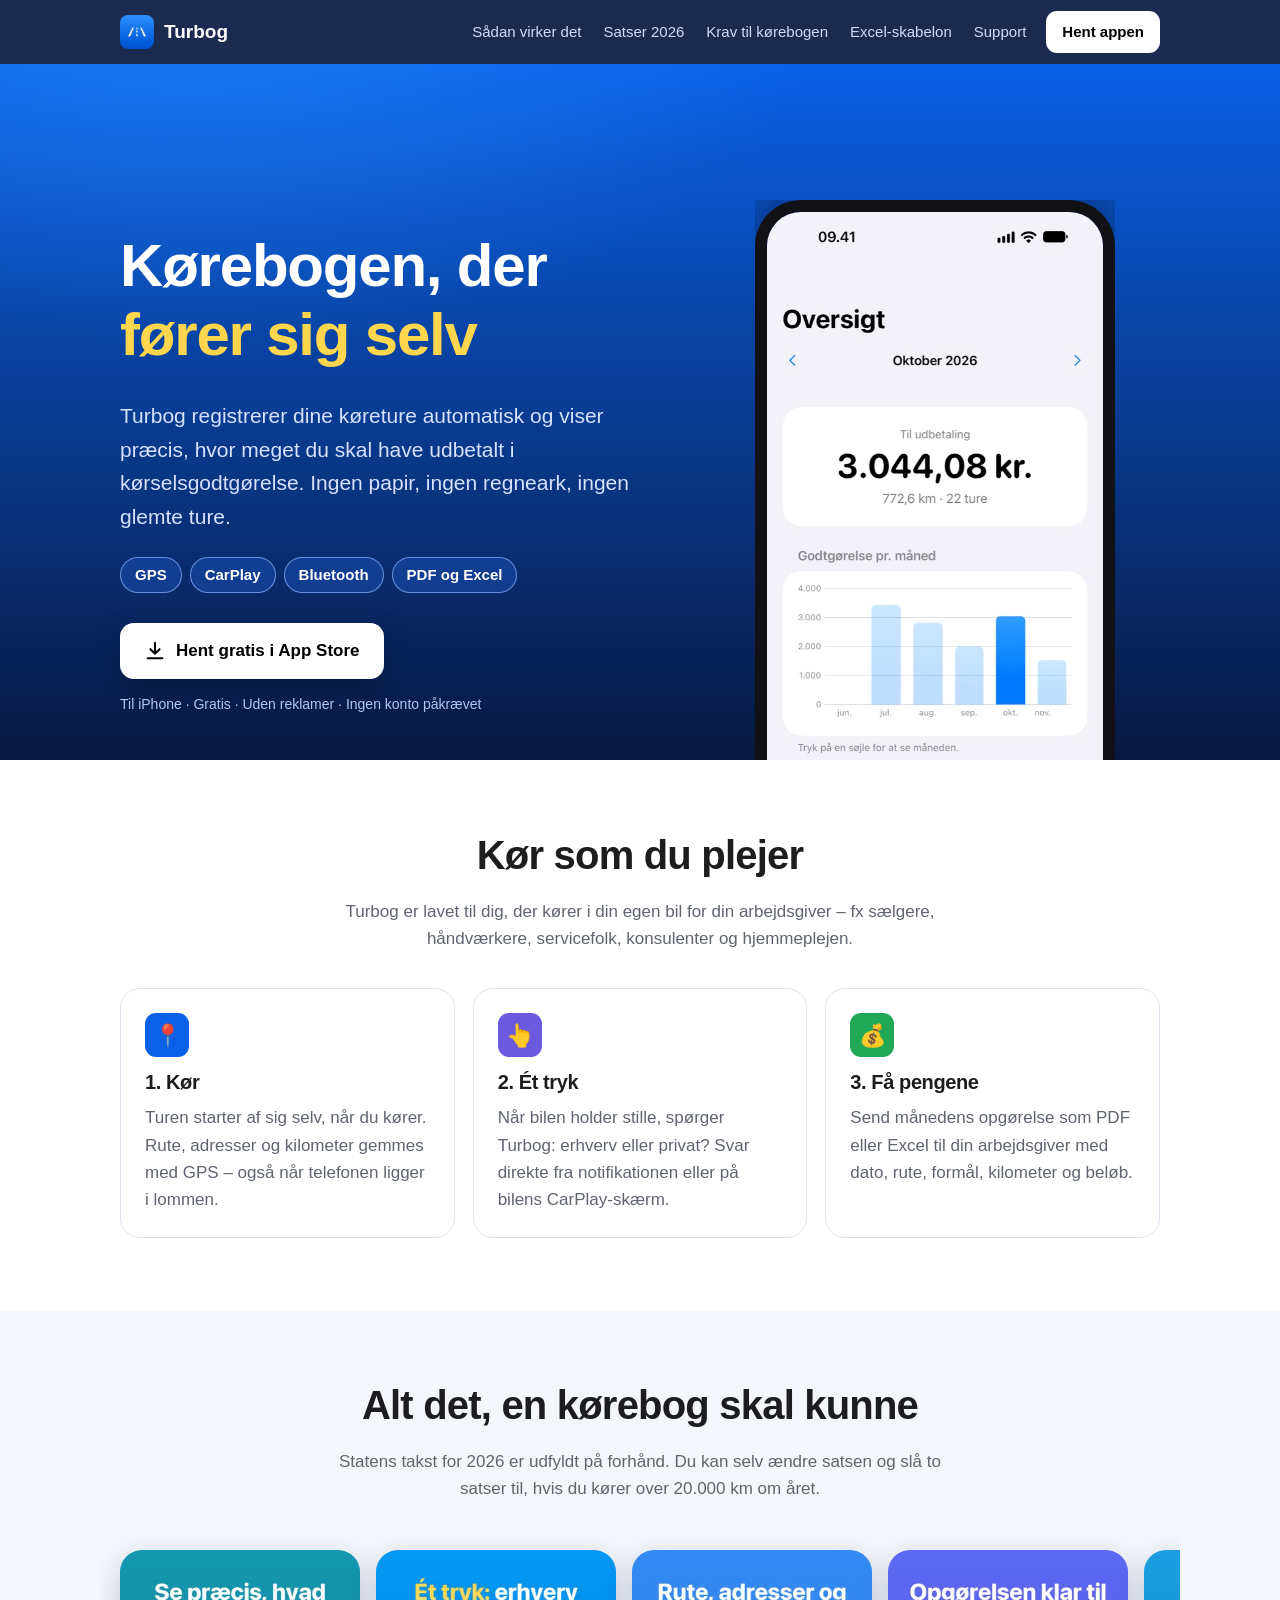
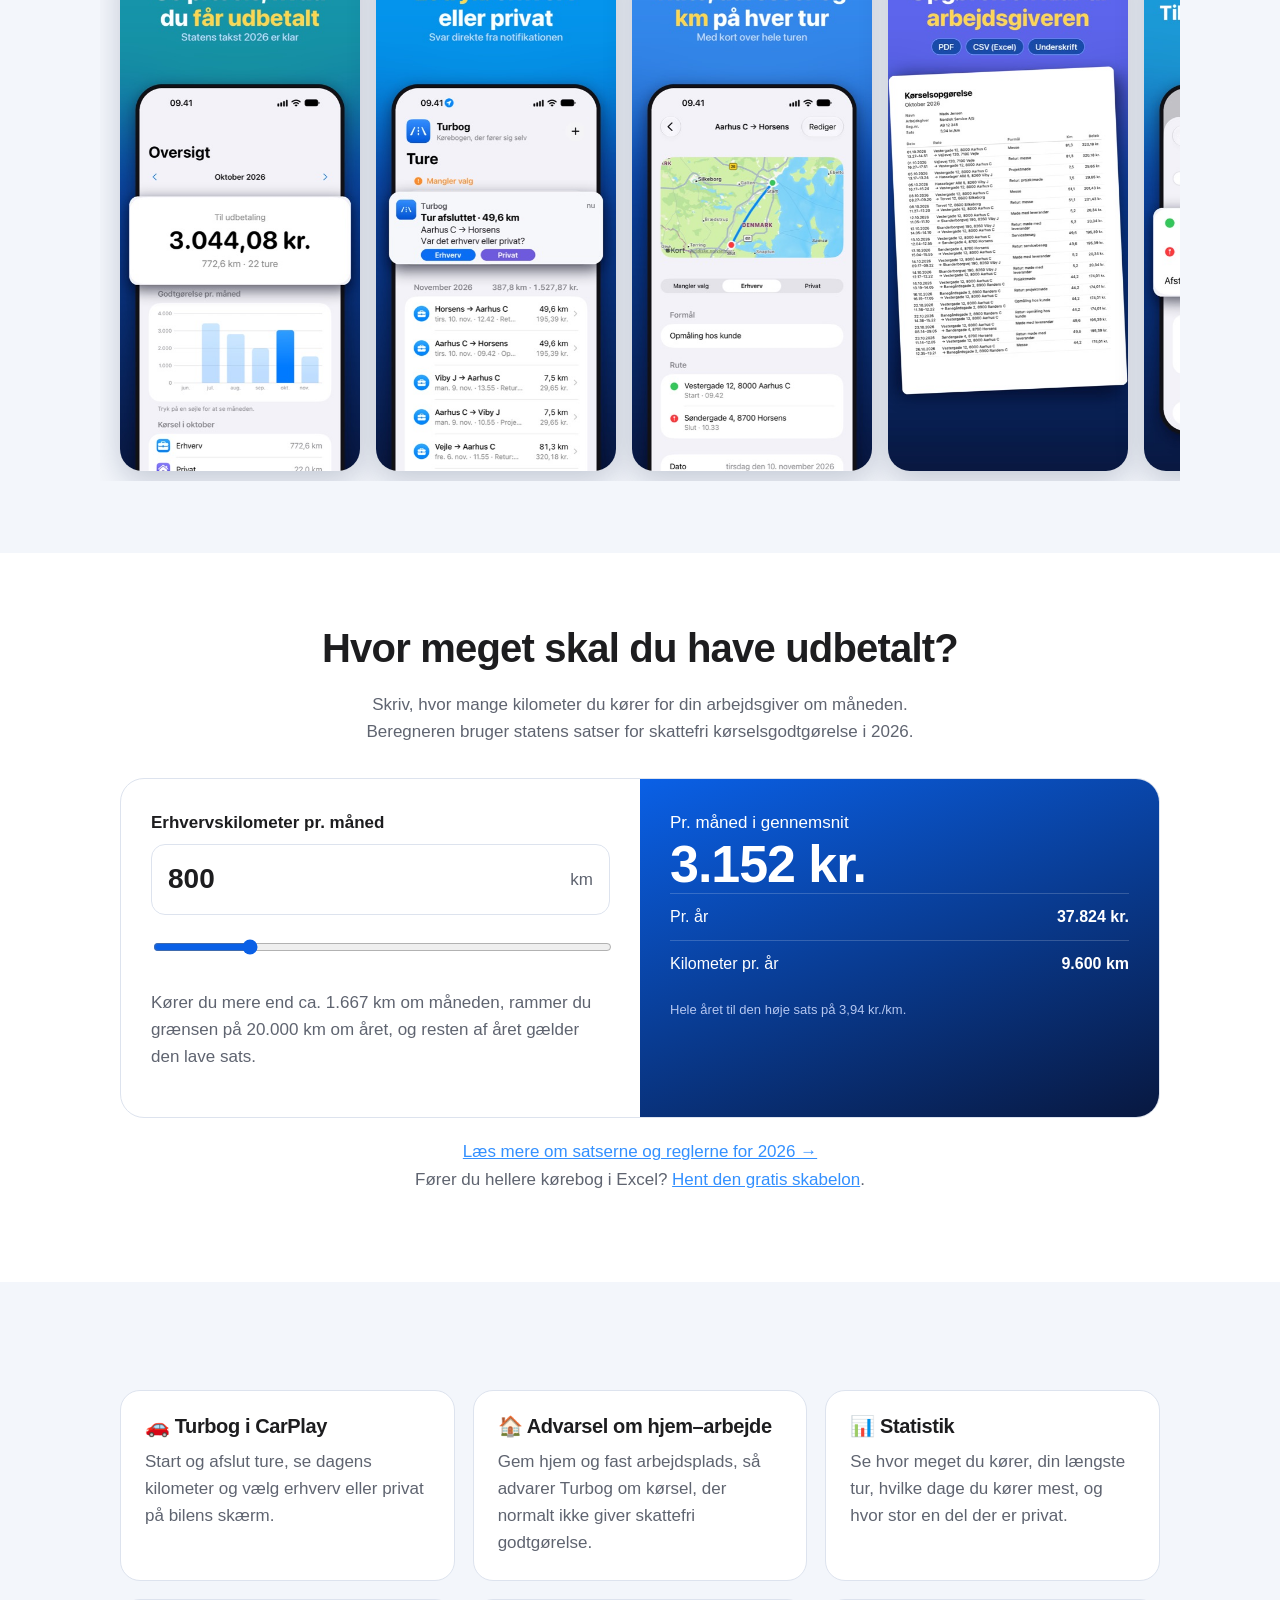
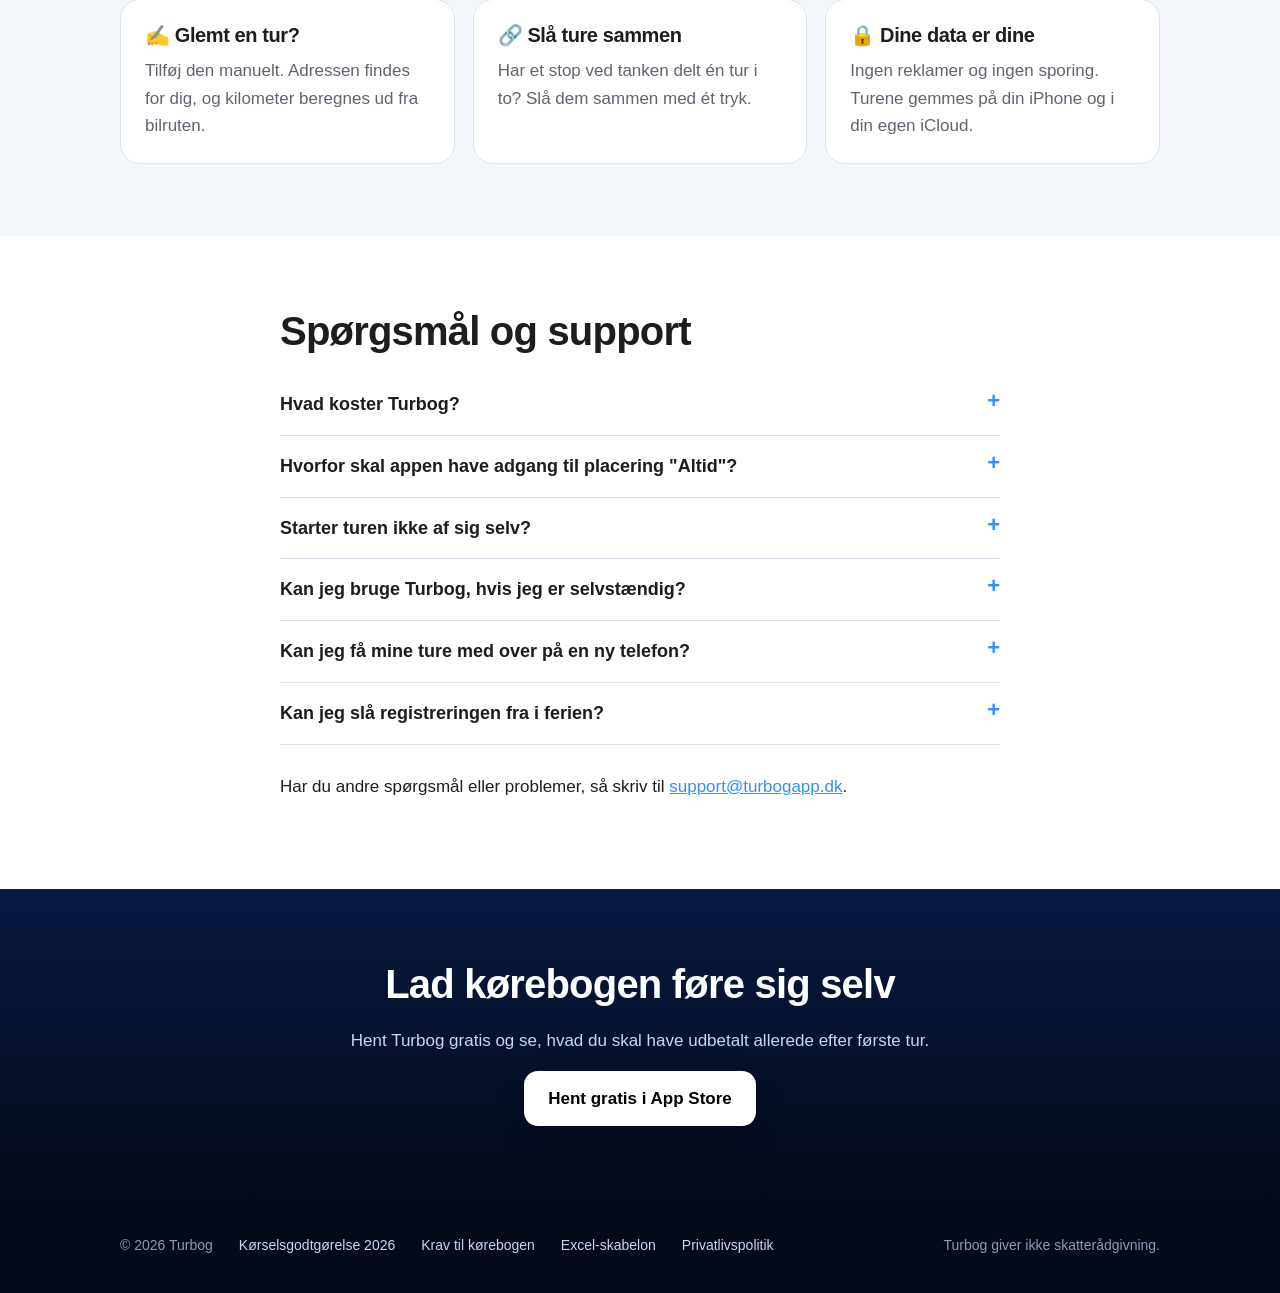
==== index.html @ fff5c1ed "SEO: Excel-skabelon, 404-side, delingsbilleder og brødkrummer" ====
<!doctype html>
<html lang="da">
<head>
<meta charset="utf-8">
<meta name="viewport" content="width=device-width, initial-scale=1">
<title>Turbog – automatisk kørebog til iPhone | Kørselsgodtgørelse uden besvær</title>
<meta name="description" content="Turbog er en gratis, automatisk kørebog til iPhone. Den registrerer dine ture med GPS, viser hvad du skal have i kørselsgodtgørelse og laver opgørelsen til din arbejdsgiver.">
<meta property="og:title" content="Turbog – kørebogen, der fører sig selv">
<meta property="og:description" content="Gratis, automatisk kørebog til iPhone. Se præcis, hvad du får udbetalt i kørselsgodtgørelse.">
<meta property="og:image" content="https://turbogapp.dk/img/da-1-automatisk.jpg">
<meta property="og:type" content="website">
<meta property="og:url" content="https://turbogapp.dk/">
<meta property="og:locale" content="da_DK">
<meta name="apple-itunes-app" content="app-id=6831318578">
<link rel="icon" href="img/icon.png">
<link rel="apple-touch-icon" href="img/icon.png">
<link rel="canonical" href="https://turbogapp.dk/">
<link rel="stylesheet" href="style.css">
<script type="application/ld+json">
{
  "@context": "https://schema.org",
  "@type": "SoftwareApplication",
  "name": "Turbog: Automatisk kørebog",
  "operatingSystem": "iOS",
  "applicationCategory": "BusinessApplication",
  "inLanguage": "da",
  "url": "https://apps.apple.com/dk/app/id6831318578",
  "sameAs": "https://turbogapp.dk/",
  "offers": { "@type": "Offer", "price": "0", "priceCurrency": "DKK" }
}
</script>
</head>
<body>

<header class="top">
  <div class="wrap">
    <a class="brand" href="./"><img src="img/icon.png" alt="">Turbog</a>
    <nav>
      <a href="#saadan">Sådan virker det</a>
      <a href="korselsgodtgorelse-2026.html">Satser 2026</a>
      <a href="korebog-krav.html">Krav til kørebogen</a>
      <a href="korebog-skabelon.html">Excel-skabelon</a>
      <a href="#support">Support</a>
    </nav>
    <a class="btn small" href="https://apps.apple.com/dk/app/id6831318578">Hent appen</a>
  </div>
</header>

<main>
  <section class="hero">
    <div class="wrap">
      <div>
        <h1>Kørebogen, der <span class="hl">fører sig selv</span></h1>
        <p class="lead">Turbog registrerer dine køreture automatisk og viser præcis, hvor meget du skal have udbetalt i kørselsgodtgørelse. Ingen papir, ingen regneark, ingen glemte ture.</p>
        <div class="pills"><span class="pill">GPS</span><span class="pill">CarPlay</span><span class="pill">Bluetooth</span><span class="pill">PDF og Excel</span></div>
        <a class="btn" href="https://apps.apple.com/dk/app/id6831318578">
          <svg viewBox="0 0 24 24" fill="none" stroke="currentColor" stroke-width="2.2" stroke-linecap="round" stroke-linejoin="round" aria-hidden="true"><path d="M12 3v12m0 0-5-5m5 5 5-5M4 20h16"/></svg>
          Hent gratis i App Store
        </a>
        <p class="note">Til iPhone · Gratis · Uden reklamer · Ingen konto påkrævet</p>
      </div>
      <div class="phone"><img src="img/app-oversigt.jpg" alt="Turbog viser beløbet til udbetaling for måneden" width="600" height="1304"></div>
    </div>
  </section>

  <section id="saadan">
    <div class="wrap center">
      <h2>Kør som du plejer</h2>
      <p class="muted">Turbog er lavet til dig, der kører i din egen bil for din arbejdsgiver – fx sælgere, håndværkere, servicefolk, konsulenter og hjemmeplejen.</p>
      <div class="grid3" style="text-align:left">
        <div class="card">
          <div class="icon" style="background:#0a60e6">📍</div>
          <h3>1. Kør</h3>
          <p>Turen starter af sig selv, når du kører. Rute, adresser og kilometer gemmes med GPS – også når telefonen ligger i lommen.</p>
        </div>
        <div class="card">
          <div class="icon" style="background:#6b5ae0">👆</div>
          <h3>2. Ét tryk</h3>
          <p>Når bilen holder stille, spørger Turbog: erhverv eller privat? Svar direkte fra notifikationen eller på bilens CarPlay-skærm.</p>
        </div>
        <div class="card">
          <div class="icon" style="background:#1fa855">💰</div>
          <h3>3. Få pengene</h3>
          <p>Send månedens opgørelse som PDF eller Excel til din arbejdsgiver med dato, rute, formål, kilometer og beløb.</p>
        </div>
      </div>
    </div>
  </section>

  <section class="soft">
    <div class="wrap center">
      <h2>Alt det, en kørebog skal kunne</h2>
      <p class="muted">Statens takst for 2026 er udfyldt på forhånd. Du kan selv ændre satsen og slå to satser til, hvis du kører over 20.000 km om året.</p>
      <div class="shots" tabindex="0" aria-label="Billeder fra appen">
        <img src="img/da-2-udbetalt.jpg" alt="Se præcis, hvad du får udbetalt" loading="lazy" width="900" height="1955">
        <img src="img/da-3-erhverv-privat.jpg" alt="Ét tryk: erhverv eller privat" loading="lazy" width="900" height="1955">
        <img src="img/da-4-rute.jpg" alt="Rute, adresser og km på hver tur" loading="lazy" width="900" height="1955">
        <img src="img/da-5-opgoerelse.jpg" alt="Opgørelsen klar til arbejdsgiveren" loading="lazy" width="900" height="1955">
        <img src="img/da-6-glemt-tur.jpg" alt="Glemt en tur? Tilføj den på sekunder" loading="lazy" width="900" height="1955">
        <img src="img/da-7-gratis.jpg" alt="Gratis, uden reklamer, uden konto" loading="lazy" width="900" height="1955">
      </div>
    </div>
  </section>

  <section id="beregner">
    <div class="wrap">
      <div class="center">
        <h2>Hvor meget skal du have udbetalt?</h2>
        <p class="muted">Skriv, hvor mange kilometer du kører for din arbejdsgiver om måneden. Beregneren bruger statens satser for skattefri kørselsgodtgørelse i 2026.</p>
      </div>
      <div class="calc" data-calc>
        <div class="in">
          <label for="km">Erhvervskilometer pr. måned</label>
          <div class="field"><input id="km" type="number" inputmode="numeric" min="0" step="50" value="800"><span>km</span></div>
          <input type="range" min="0" max="4000" step="50" value="800" aria-label="Kilometer pr. måned">
          <p class="muted" style="margin-top:18px">Kører du mere end ca. 1.667 km om måneden, rammer du grænsen på 20.000 km om året, og resten af året gælder den lave sats.</p>
        </div>
        <div class="out" aria-live="polite">
          <div>Pr. måned i gennemsnit</div>
          <div class="big" data-out="month"></div>
          <div class="row"><span>Pr. år</span><strong data-out="year"></strong></div>
          <div class="row"><span>Kilometer pr. år</span><strong data-out="yearkm"></strong></div>
          <small data-out="note"></small>
        </div>
      </div>
      <p class="center" style="margin-top:20px"><a href="korselsgodtgorelse-2026.html">Læs mere om satserne og reglerne for 2026 →</a><br><span class="muted">Fører du hellere kørebog i Excel? <a href="korebog-skabelon.html">Hent den gratis skabelon</a>.</span></p>
    </div>
  </section>

  <section class="soft">
    <div class="wrap">
      <div class="grid3">
        <div class="card"><h3>🚗 Turbog i CarPlay</h3><p>Start og afslut ture, se dagens kilometer og vælg erhverv eller privat på bilens skærm.</p></div>
        <div class="card"><h3>🏠 Advarsel om hjem–arbejde</h3><p>Gem hjem og fast arbejdsplads, så advarer Turbog om kørsel, der normalt ikke giver skattefri godtgørelse.</p></div>
        <div class="card"><h3>📊 Statistik</h3><p>Se hvor meget du kører, din længste tur, hvilke dage du kører mest, og hvor stor en del der er privat.</p></div>
        <div class="card"><h3>✍️ Glemt en tur?</h3><p>Tilføj den manuelt. Adressen findes for dig, og kilometer beregnes ud fra bilruten.</p></div>
        <div class="card"><h3>🔗 Slå ture sammen</h3><p>Har et stop ved tanken delt én tur i to? Slå dem sammen med ét tryk.</p></div>
        <div class="card"><h3>🔒 Dine data er dine</h3><p>Ingen reklamer og ingen sporing. Turene gemmes på din iPhone og i din egen iCloud.</p></div>
      </div>
    </div>
  </section>

  <section id="support">
    <div class="wrap narrow">
      <h2>Spørgsmål og support</h2>
      <details>
        <summary>Hvad koster Turbog?</summary>
        <p>Turbog er gratis. Der er ingen reklamer, og du behøver ikke oprette en konto.</p>
      </details>
      <details>
        <summary>Hvorfor skal appen have adgang til placering "Altid"?</summary>
        <p>Så ture kan registreres, uden at du åbner appen. Placeringen bliver på din telefon og i din egen iCloud.</p>
      </details>
      <details>
        <summary>Starter turen ikke af sig selv?</summary>
        <p>Tjek under Indstillinger → Turbog på din iPhone, at placering står til "Altid", og at Bevægelse og fitness er slået til. Du kan altid starte en tur med + i appen.</p>
      </details>
      <details>
        <summary>Kan jeg bruge Turbog, hvis jeg er selvstændig?</summary>
        <p>Ja, du kan bruge den som kørebog. Satserne og opgørelsen i appen er dog lavet til lønmodtagere, der får skattefri kørselsgodtgørelse fra deres arbejdsgiver.</p>
      </details>
      <details>
        <summary>Kan jeg få mine ture med over på en ny telefon?</summary>
        <p>Ja. Turene ligger i din iCloud, når du er logget ind med samme Apple-id.</p>
      </details>
      <details>
        <summary>Kan jeg slå registreringen fra i ferien?</summary>
        <p>Ja. Slå "Al kørsel er privat" til under Indstillinger. Så gemmes turene som private, og du bliver ikke spurgt.</p>
      </details>
      <p style="margin-top:28px">Har du andre spørgsmål eller problemer, så skriv til <a href="mailto:support@turbogapp.dk">support@turbogapp.dk</a>.</p>
    </div>
  </section>

  <section class="cta">
    <div class="wrap narrow">
      <h2>Lad kørebogen føre sig selv</h2>
      <p>Hent Turbog gratis og se, hvad du skal have udbetalt allerede efter første tur.</p>
      <a class="btn" href="https://apps.apple.com/dk/app/id6831318578">Hent gratis i App Store</a>
    </div>
  </section>
</main>

<footer>
  <div class="wrap">
    <span>© 2026 Turbog</span>
    <a href="korselsgodtgorelse-2026.html">Kørselsgodtgørelse 2026</a>
    <a href="korebog-krav.html">Krav til kørebogen</a>
    <a href="korebog-skabelon.html">Excel-skabelon</a>
    <a href="privacy.html">Privatlivspolitik</a>
    <span class="spacer"></span>
    <span>Turbog giver ikke skatterådgivning.</span>
  </div>
</footer>

<script src="calc.js"></script>
</body>
</html>
---- style.css ----
/* Turbog – fælles stil for alle sider. Samme blå og gule farver som App Store-billederne. */
:root {
  --navy: #081840;
  --blue: #0a60e6;
  --blue-light: #3390ff;
  --yellow: #ffd64d;
  --text: #1d1d1f;
  --muted: #5f6470;
  --bg: #ffffff;
  --soft: #f3f6fb;
  --line: #dde3ee;
  --card: #ffffff;
  --radius: 20px;
}
@media (prefers-color-scheme: dark) {
  :root {
    --text: #f2f4f8;
    --muted: #a3aab8;
    --bg: #070d1c;
    --soft: #0e1830;
    --line: #22304f;
    --card: #101b35;
  }
}

* { box-sizing: border-box; }
html { scroll-behavior: smooth; }
body {
  margin: 0;
  background: var(--bg);
  color: var(--text);
  font: 17px/1.6 -apple-system, BlinkMacSystemFont, "SF Pro Text", "Helvetica Neue", Arial, sans-serif;
  -webkit-font-smoothing: antialiased;
}
img { max-width: 100%; height: auto; display: block; }
a { color: var(--blue-light); }
h1, h2, h3 { line-height: 1.15; letter-spacing: -0.02em; margin: 0 0 0.5em; }
h1 { font-size: clamp(32px, 6vw, 60px); font-weight: 800; overflow-wrap: break-word; }
h2 { font-size: clamp(28px, 4vw, 40px); font-weight: 800; }
h3 { font-size: 20px; }
p { margin: 0 0 1em; }
.wrap { max-width: 1080px; margin: 0 auto; padding: 0 20px; }
.narrow { max-width: 760px; }
.muted { color: var(--muted); }
.hl { color: var(--yellow); }

@media (max-width: 500px) { .page-head h1 { hyphens: auto; } }

/* Top */
.top {
  position: sticky; top: 0; z-index: 10;
  background: color-mix(in srgb, var(--navy) 92%, transparent);
  backdrop-filter: blur(14px); -webkit-backdrop-filter: blur(14px);
}
.top .wrap { display: flex; align-items: center; gap: 20px; height: 64px; }
.brand { margin-right: auto; display: flex; align-items: center; gap: 10px; color: #fff; text-decoration: none; font-weight: 700; font-size: 19px; }
.brand img { width: 34px; height: 34px; border-radius: 8px; }
.top nav { display: flex; gap: 22px; }
.top nav a { color: #cfdcff; text-decoration: none; font-size: 15px; }
.top nav a:hover, .top nav a[aria-current] { color: #fff; }
@media (max-width: 700px) { .top nav { display: none; } }

/* Knap */
.btn {
  display: inline-flex; align-items: center; gap: 10px;
  background: #fff; color: #000; text-decoration: none; font-weight: 600;
  padding: 14px 24px; border-radius: 14px; font-size: 17px;
  box-shadow: 0 8px 24px rgba(0, 0, 0, 0.25);
}
.btn svg { width: 22px; height: 22px; }
.btn:hover { transform: translateY(-1px); }
.btn.small { padding: 9px 16px; font-size: 15px; border-radius: 11px; box-shadow: none; }

/* Forsidens top */
.hero {
  color: #fff;
  background:
    radial-gradient(900px 500px at 15% -10%, rgba(40, 140, 255, 0.55), transparent 70%),
    linear-gradient(180deg, var(--blue) 0%, var(--navy) 100%);
  overflow: hidden;
  padding-bottom: 0;
}
.hero .wrap { display: grid; grid-template-columns: 1.1fr 0.9fr; gap: 40px; align-items: center; padding-top: 64px; }
.hero p.lead { font-size: 21px; color: #d6e2ff; max-width: 520px; }
.hero .pills { display: flex; flex-wrap: wrap; gap: 8px; margin: 24px 0 30px; }
.pill { border: 1.5px solid rgba(140, 180, 255, 0.7); background: rgba(25, 75, 170, 0.6); border-radius: 99px; padding: 5px 14px; font-size: 15px; font-weight: 600; }
.hero .note { font-size: 14px; color: #b4c6f0; margin-top: 14px; }
.hero .phone { align-self: end; max-width: 360px; justify-self: center; max-height: 560px; overflow: hidden; }
.hero .phone img { border: 12px solid #121216; border-bottom: 0; border-radius: 46px 46px 0 0; box-shadow: 0 -10px 60px rgba(0, 0, 20, 0.45); }
@media (max-width: 820px) {
  .hero .wrap { grid-template-columns: 1fr; padding-top: 44px; }
  .hero .phone { max-width: 300px; max-height: 420px; }
}

/* Sektioner */
section { padding: 72px 0; }
section.soft { background: var(--soft); }
.center { text-align: center; }
.center p.muted { max-width: 620px; margin-left: auto; margin-right: auto; }

.grid3 { display: grid; grid-template-columns: repeat(3, 1fr); gap: 18px; margin-top: 36px; }
@media (max-width: 820px) { .grid3 { grid-template-columns: 1fr; } }
.card { background: var(--card); border: 1px solid var(--line); border-radius: var(--radius); padding: 24px; }
.card .icon { width: 44px; height: 44px; border-radius: 11px; display: grid; place-items: center; font-size: 22px; margin-bottom: 14px; color: #fff; }
.card p { color: var(--muted); margin: 0; }

/* Billeder fra appen */
.shots { display: flex; gap: 16px; overflow-x: auto; scroll-snap-type: x mandatory; padding: 30px 20px 10px; margin: 0 -20px; }
.shots img { width: 240px; flex: none; border-radius: 22px; scroll-snap-align: center; box-shadow: 0 10px 30px rgba(8, 24, 64, 0.2); }

/* Beregner */
.calc { display: grid; grid-template-columns: 1fr 1fr; gap: 0; border-radius: 24px; overflow: hidden; border: 1px solid var(--line); margin-top: 32px; background: var(--card); }
.calc .in { padding: 30px; }
.calc .out { padding: 30px; color: #fff; background: linear-gradient(160deg, var(--blue), var(--navy)); }
.calc label { font-weight: 600; display: block; margin-bottom: 8px; }
.calc .field { display: flex; align-items: center; border: 1.5px solid var(--line); border-radius: 14px; padding: 4px 16px; background: var(--bg); }
.calc input { border: 0; outline: 0; background: transparent; color: var(--text); font: inherit; font-size: 28px; font-weight: 700; width: 100%; padding: 8px 0; }
.calc .field span { color: var(--muted); }
.calc input[type=range] { margin-top: 16px; width: 100%; accent-color: var(--blue); }
.calc .big { font-size: clamp(36px, 5vw, 52px); font-weight: 800; letter-spacing: -0.02em; line-height: 1.1; }
.calc .row { display: flex; justify-content: space-between; border-top: 1px solid rgba(255, 255, 255, 0.18); padding: 10px 0; font-size: 16px; }
.calc .row:first-of-type { margin-top: 18px; }
.calc small { display: block; color: #b4c6f0; margin-top: 14px; font-size: 13px; }
@media (max-width: 760px) { .calc { grid-template-columns: 1fr; } }

/* Tabeller og artikler */
.article h2 { margin-top: 1.6em; font-size: 28px; }
.article ul, .article ol { padding-left: 1.2em; }
.article li { margin-bottom: 0.4em; }
table { width: 100%; border-collapse: collapse; margin: 16px 0 24px; font-size: 16px; }
th, td { text-align: left; padding: 12px 14px; border-bottom: 1px solid var(--line); }
th { background: var(--soft); }
td.num { font-weight: 700; white-space: nowrap; }
.box { background: var(--soft); border-left: 4px solid var(--blue); border-radius: 12px; padding: 16px 20px; margin: 24px 0; }
.page-head { color: #fff; background: linear-gradient(180deg, var(--blue), var(--navy)); padding: 56px 0 48px; }
.page-head p { color: #d6e2ff; font-size: 19px; max-width: 640px; margin: 0; }
.updated { font-size: 14px; color: #b4c6f0; margin-top: 14px !important; }

/* Spørgsmål */
details { border-bottom: 1px solid var(--line); padding: 16px 0; }
details summary { cursor: pointer; font-weight: 600; font-size: 18px; list-style: none; display: flex; justify-content: space-between; gap: 16px; }
details summary::after { content: "+"; color: var(--blue-light); font-size: 22px; line-height: 1; }
details[open] summary::after { content: "–"; }
details p { color: var(--muted); margin: 10px 0 0; }

/* Afslutning og bund */
.cta { color: #fff; text-align: center; background: linear-gradient(180deg, var(--navy), #040a18); }
.cta p { color: #c8d6f5; }
footer { background: #040a18; color: #8f9ab3; font-size: 14px; padding: 36px 0; }
footer .wrap { display: flex; flex-wrap: wrap; gap: 12px 26px; align-items: center; }
footer a { color: #c8d6f5; text-decoration: none; }
footer .spacer { flex: 1; }
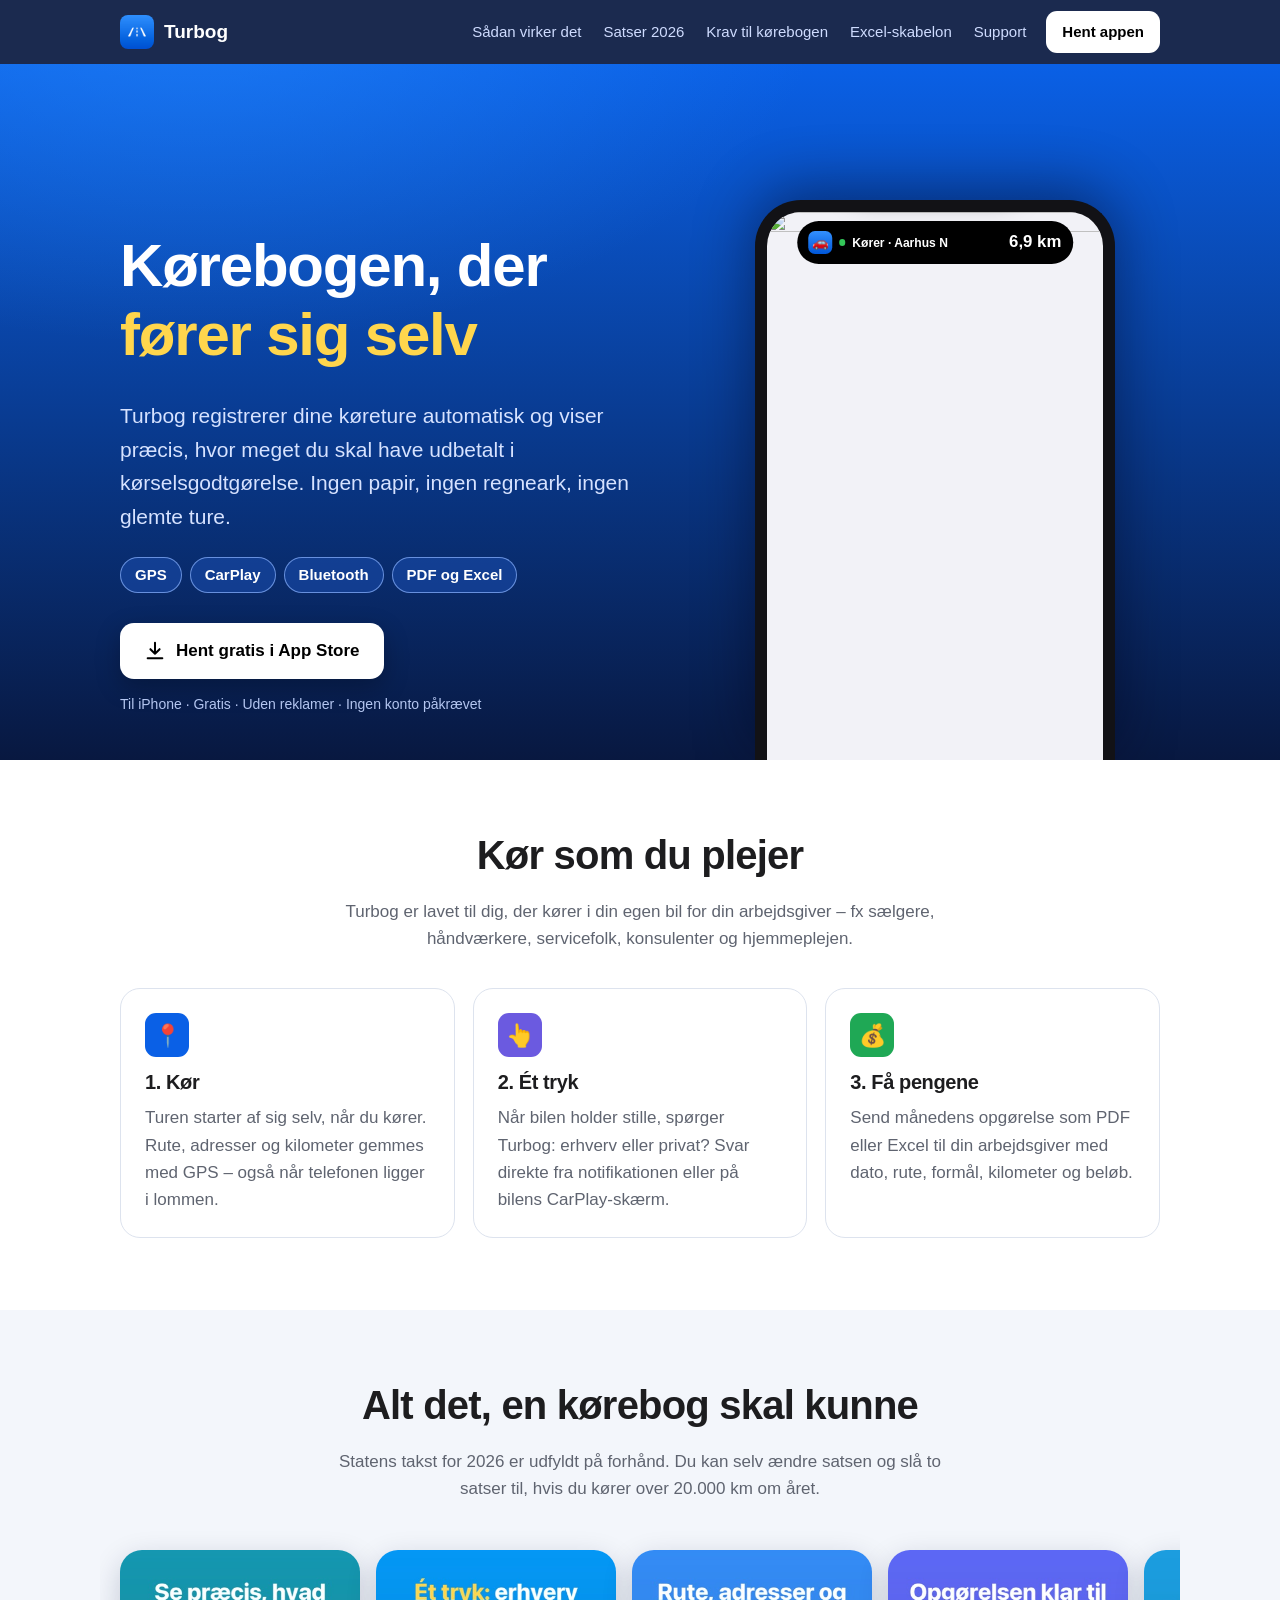
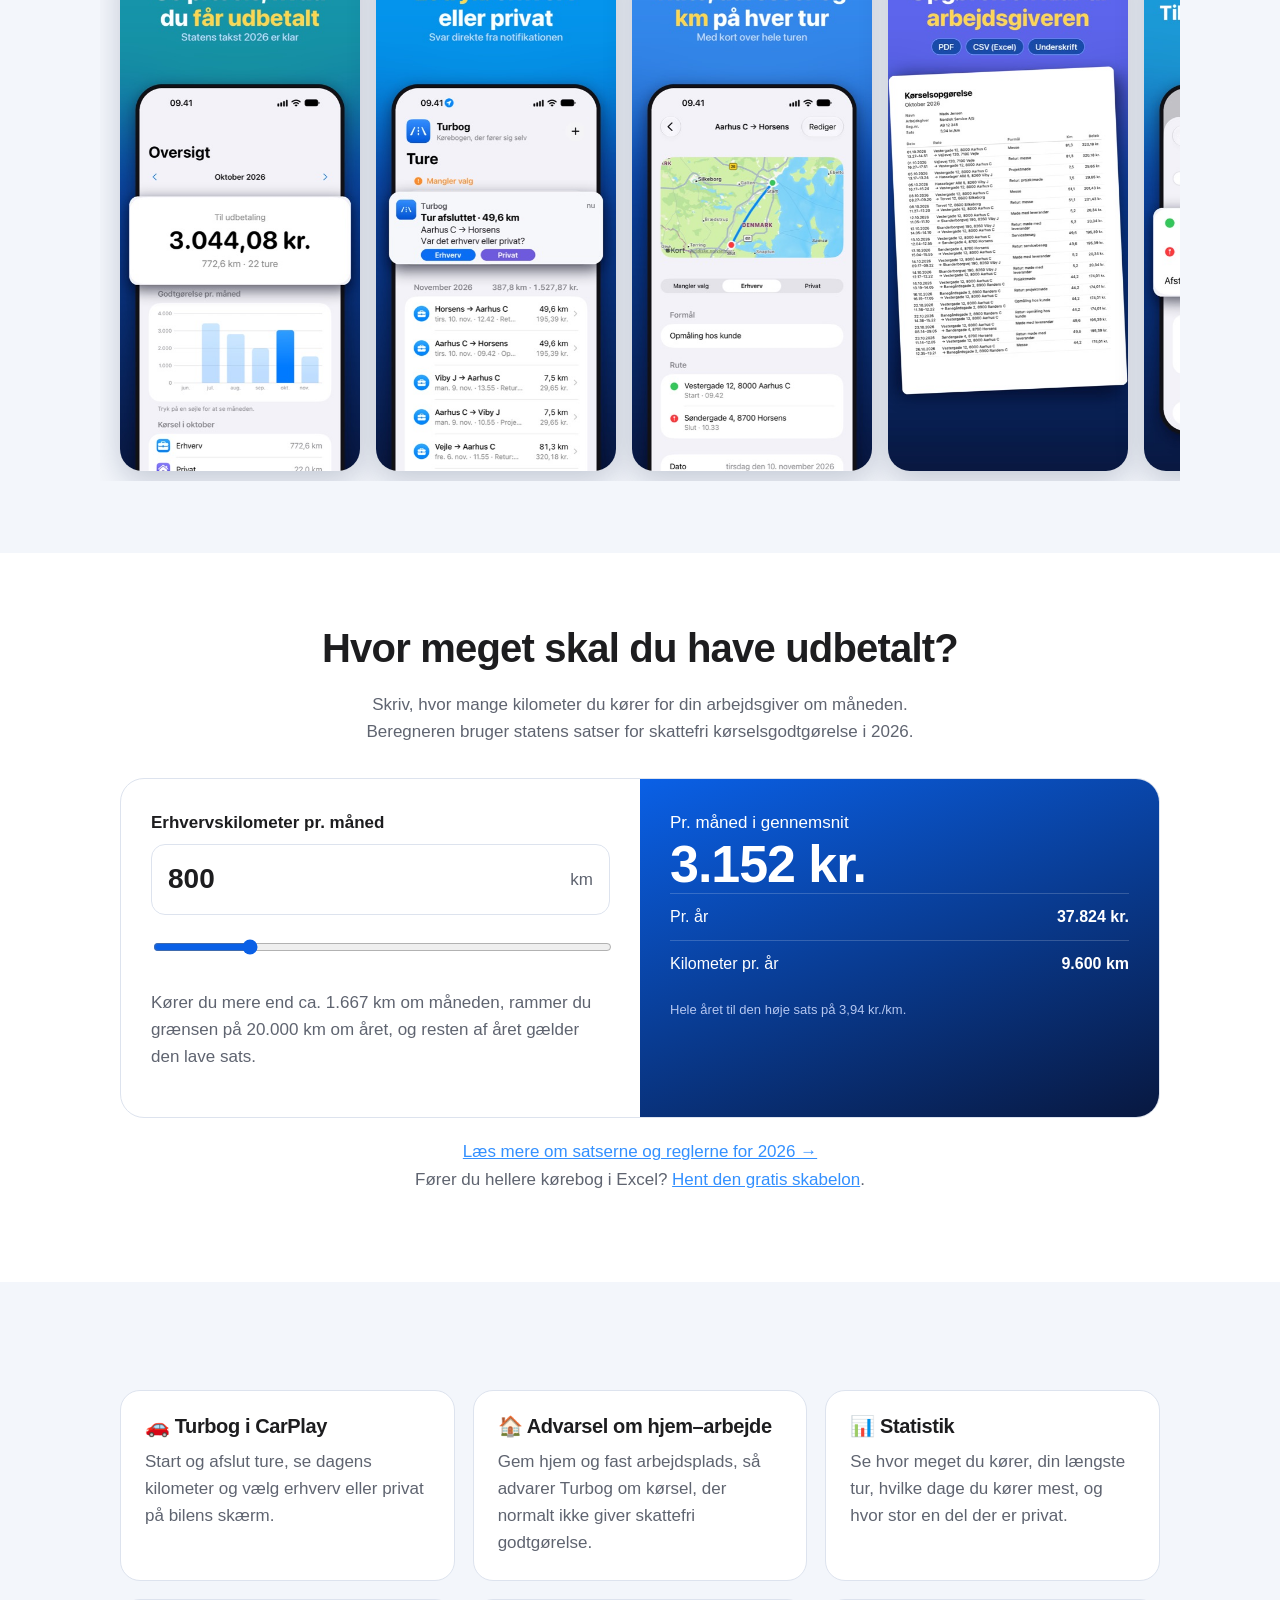
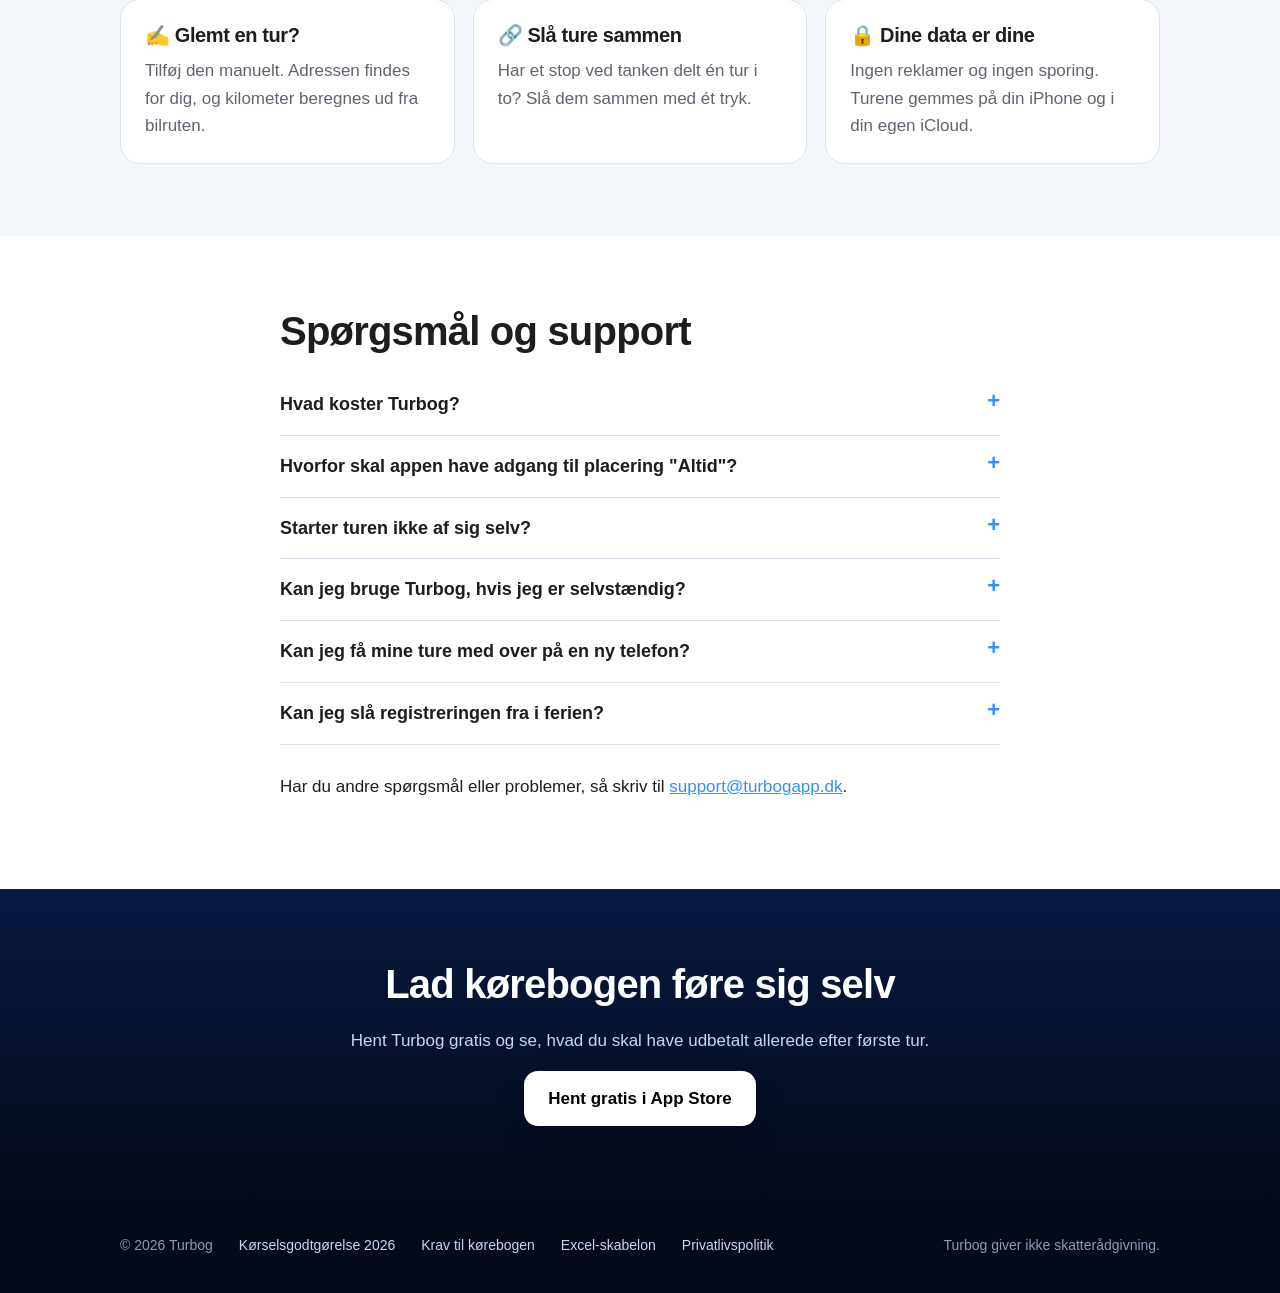
==== commit b681a95f: "Animeret telefon på forsiden" ====
--- a/index.html
+++ b/index.html
@@ -59,7 +59,22 @@
         </a>
         <p class="note">Til iPhone · Gratis · Uden reklamer · Ingen konto påkrævet</p>
       </div>
-      <div class="phone"><img src="img/app-oversigt.jpg" alt="Turbog viser beløbet til udbetaling for måneden" width="600" height="1304"></div>
+      <div class="phone demo" role="img" aria-label="Turbog registrerer en tur, spørger om den var erhverv eller privat, og lægger beløbet til månedens opgørelse">
+        <div class="screen">
+          <img src="img/app-ture.jpg" alt="" width="736" height="1600">
+          <div class="month"><span data-month-km>387,8</span> km · <b><span data-month-kr>1.527,87</span> kr.</b></div>
+          <div class="island"><span class="car">🚗</span><span class="dot"></span><span>Kører · Aarhus N</span><span class="km">0,0 km</span></div>
+          <div class="notif">
+            <div class="head"><img src="img/icon.png" alt=""><span>TURBOG</span><span>nu</span></div>
+            <strong>Tur afsluttet · 10,8 km</strong>
+            Aarhus N → Viby J<br>Var det erhverv eller privat?
+            <div class="btns"><span class="btn-b">Erhverv</span><span class="btn-p">Privat</span></div>
+          </div>
+          <div class="badge"><svg viewBox="0 0 24 24" fill="#fff" aria-hidden="true"><path d="M9 4h6a2 2 0 0 1 2 2v1h3a2 2 0 0 1 2 2v3H2V9a2 2 0 0 1 2-2h3V6a2 2 0 0 1 2-2zm0 2v1h6V6H9zM2 14h8v1a1 1 0 0 0 1 1h2a1 1 0 0 0 1-1v-1h8v4a2 2 0 0 1-2 2H4a2 2 0 0 1-2-2v-4z"/></svg></div>
+          <div class="tap"></div>
+          <div class="toast">✓ Erhverv · <em>+42,55 kr.</em></div>
+        </div>
+      </div>
     </div>
   </section>
 
@@ -193,5 +208,6 @@
 </footer>
 
 <script src="calc.js"></script>
+<script src="demo.js"></script>
 </body>
 </html>
--- a/style.css
+++ b/style.css
@@ -85,7 +85,7 @@
 .hero .pills { display: flex; flex-wrap: wrap; gap: 8px; margin: 24px 0 30px; }
 .pill { border: 1.5px solid rgba(140, 180, 255, 0.7); background: rgba(25, 75, 170, 0.6); border-radius: 99px; padding: 5px 14px; font-size: 15px; font-weight: 600; }
 .hero .note { font-size: 14px; color: #b4c6f0; margin-top: 14px; }
-.hero .phone { align-self: end; max-width: 360px; justify-self: center; max-height: 560px; overflow: hidden; }
+.hero .phone { align-self: end; width: 100%; max-width: 360px; justify-self: center; max-height: 560px; overflow: hidden; }
 .hero .phone img { border: 12px solid #121216; border-bottom: 0; border-radius: 46px 46px 0 0; box-shadow: 0 -10px 60px rgba(0, 0, 20, 0.45); }
 @media (max-width: 820px) {
   .hero .wrap { grid-template-columns: 1fr; padding-top: 44px; }
@@ -150,3 +150,66 @@
 footer .wrap { display: flex; flex-wrap: wrap; gap: 12px 26px; align-items: center; }
 footer a { color: #c8d6f5; text-decoration: none; }
 footer .spacer { flex: 1; }
+
+/* Animeret telefon på forsiden: en tur bliver kørt, Turbog spørger, og beløbet lægges til. */
+.demo .screen { position: relative; container-type: inline-size; overflow: hidden; border: 12px solid #121216; border-bottom: 0; border-radius: 46px 46px 0 0; box-shadow: 0 -10px 60px rgba(0, 0, 20, 0.45); background: #f2f2f7; }
+.demo .screen > img { border: 0; border-radius: 0; box-shadow: none; }
+.demo .island {
+  position: absolute; top: 2.6cqw; left: 50%; transform: translateX(-50%);
+  width: 31cqw; height: 9cqw; border-radius: 99px; background: #000; color: #fff;
+  display: flex; align-items: center; gap: 2cqw; padding: 0 3.4cqw; overflow: hidden; white-space: nowrap;
+  font: 600 3.6cqw/1 -apple-system, BlinkMacSystemFont, "Helvetica Neue", sans-serif;
+  transition: width 0.6s cubic-bezier(.2, .9, .3, 1.2), height 0.6s cubic-bezier(.2, .9, .3, 1.2);
+}
+.demo .island > * { opacity: 0; transition: opacity 0.3s; }
+.demo.driving .island { width: 82cqw; height: 13cqw; }
+.demo.driving .island > * { opacity: 1; transition-delay: 0.25s; }
+.demo .island .car { width: 7cqw; height: 7cqw; border-radius: 2cqw; background: linear-gradient(#3390ff, #0057d9); display: grid; place-items: center; font-size: 4cqw; flex: none; }
+.demo .island .dot { width: 2cqw; height: 2cqw; border-radius: 50%; background: #34c759; animation: pulse 1.2s infinite; flex: none; }
+.demo .island .km { margin-left: auto; font-size: 5cqw; font-variant-numeric: tabular-nums; }
+@keyframes pulse { 50% { opacity: 0.25; } }
+
+.demo .notif {
+  position: absolute; left: 3cqw; right: 3cqw; top: 3cqw; padding: 3.6cqw; border-radius: 6cqw;
+  background: rgba(250, 250, 252, 0.94); backdrop-filter: blur(20px); -webkit-backdrop-filter: blur(20px);
+  box-shadow: 0 4cqw 10cqw rgba(0, 0, 30, 0.28); color: #000;
+  font: 400 3.7cqw/1.3 -apple-system, BlinkMacSystemFont, "Helvetica Neue", sans-serif;
+  transform: translateY(-140%); transition: transform 0.55s cubic-bezier(.2, .9, .3, 1.1);
+}
+.demo.notify .notif { transform: none; }
+.demo .notif .head { display: flex; align-items: center; gap: 2.2cqw; color: #6e6e73; font-size: 3.3cqw; margin-bottom: 1.6cqw; }
+.demo .notif .head img { width: 5.6cqw; height: 5.6cqw; border-radius: 1.4cqw; border: 0; box-shadow: none; }
+.demo .notif .head span:last-child { margin-left: auto; }
+.demo .notif strong { display: block; font-size: 4cqw; }
+.demo .notif .btns { display: grid; grid-template-columns: 1fr 1fr; gap: 2.4cqw; margin-top: 3cqw; }
+.demo .notif .btns span { text-align: center; padding: 2.4cqw 0; border-radius: 99px; color: #fff; font-weight: 600; transition: transform 0.15s, filter 0.15s; }
+.demo .notif .btn-b { background: #0a6ef5; }
+.demo .notif .btn-p { background: #6e5ae0; }
+.demo.pressed .notif .btn-b { transform: scale(0.94); filter: brightness(0.85); }
+
+.demo .tap { position: absolute; width: 12cqw; height: 12cqw; margin: -6cqw 0 0 -6cqw; border-radius: 50%; background: rgba(255, 255, 255, 0.55); border: 2px solid rgba(0, 0, 0, 0.18); opacity: 0; transform: scale(1.6); transition: opacity 0.25s, transform 0.25s; pointer-events: none; }
+.demo.pressed .tap { opacity: 1; transform: scale(1); }
+
+.demo .month { position: absolute; top: 96cqw; right: 3cqw; width: 57cqw; height: 6.4cqw; white-space: nowrap; background: #f2f2f7; color: #85858b; text-align: right; padding-right: 6.5cqw; font: 600 4.4cqw/6.4cqw -apple-system, BlinkMacSystemFont, "Helvetica Neue", sans-serif; font-variant-numeric: tabular-nums; opacity: 0; }
+.demo.counted .month { opacity: 1; }
+.demo .month b { color: #0a6ef5; font-weight: 600; transition: color 1.2s; }
+
+.demo .toast {
+  position: absolute; left: 50%; top: 3cqw; transform: translate(-50%, -20cqw);
+  background: #1c1c1e; color: #fff; border-radius: 99px; padding: 3cqw 5cqw; white-space: nowrap;
+  font: 600 4cqw/1 -apple-system, BlinkMacSystemFont, "Helvetica Neue", sans-serif;
+  box-shadow: 0 3cqw 8cqw rgba(0, 0, 0, 0.35); transition: transform 0.5s cubic-bezier(.2, .9, .3, 1.2);
+}
+.demo .badge { position: absolute; left: 12.92cqw; top: 59.28cqw; width: 7.9cqw; height: 7.9cqw; transform: translate(-50%, -50%) scale(0.4); border-radius: 50%; background: linear-gradient(#3d9bff, #0a6ef5); display: grid; place-items: center; opacity: 0; transition: opacity 0.3s, transform 0.4s cubic-bezier(.2, .9, .3, 1.4); }
+.demo .badge svg { width: 55%; height: 55%; }
+.demo.counted .badge { opacity: 1; transform: translate(-50%, -50%); }
+.demo .toast em { font-style: normal; color: #4cd964; }
+.demo.saved .toast { transform: translate(-50%, 0); }
+
+@media (prefers-reduced-motion: reduce) {
+  .demo *, .demo *::before { transition: none !important; animation: none !important; }
+}
+/* Telefonen skæres af nederst af skærmen selv, så skyggen ikke klippes til en firkant. */
+.hero .phone.demo { overflow: visible; max-height: none; }
+.demo .screen { max-height: 560px; }
+@media (max-width: 820px) { .demo .screen { max-height: 420px; } }
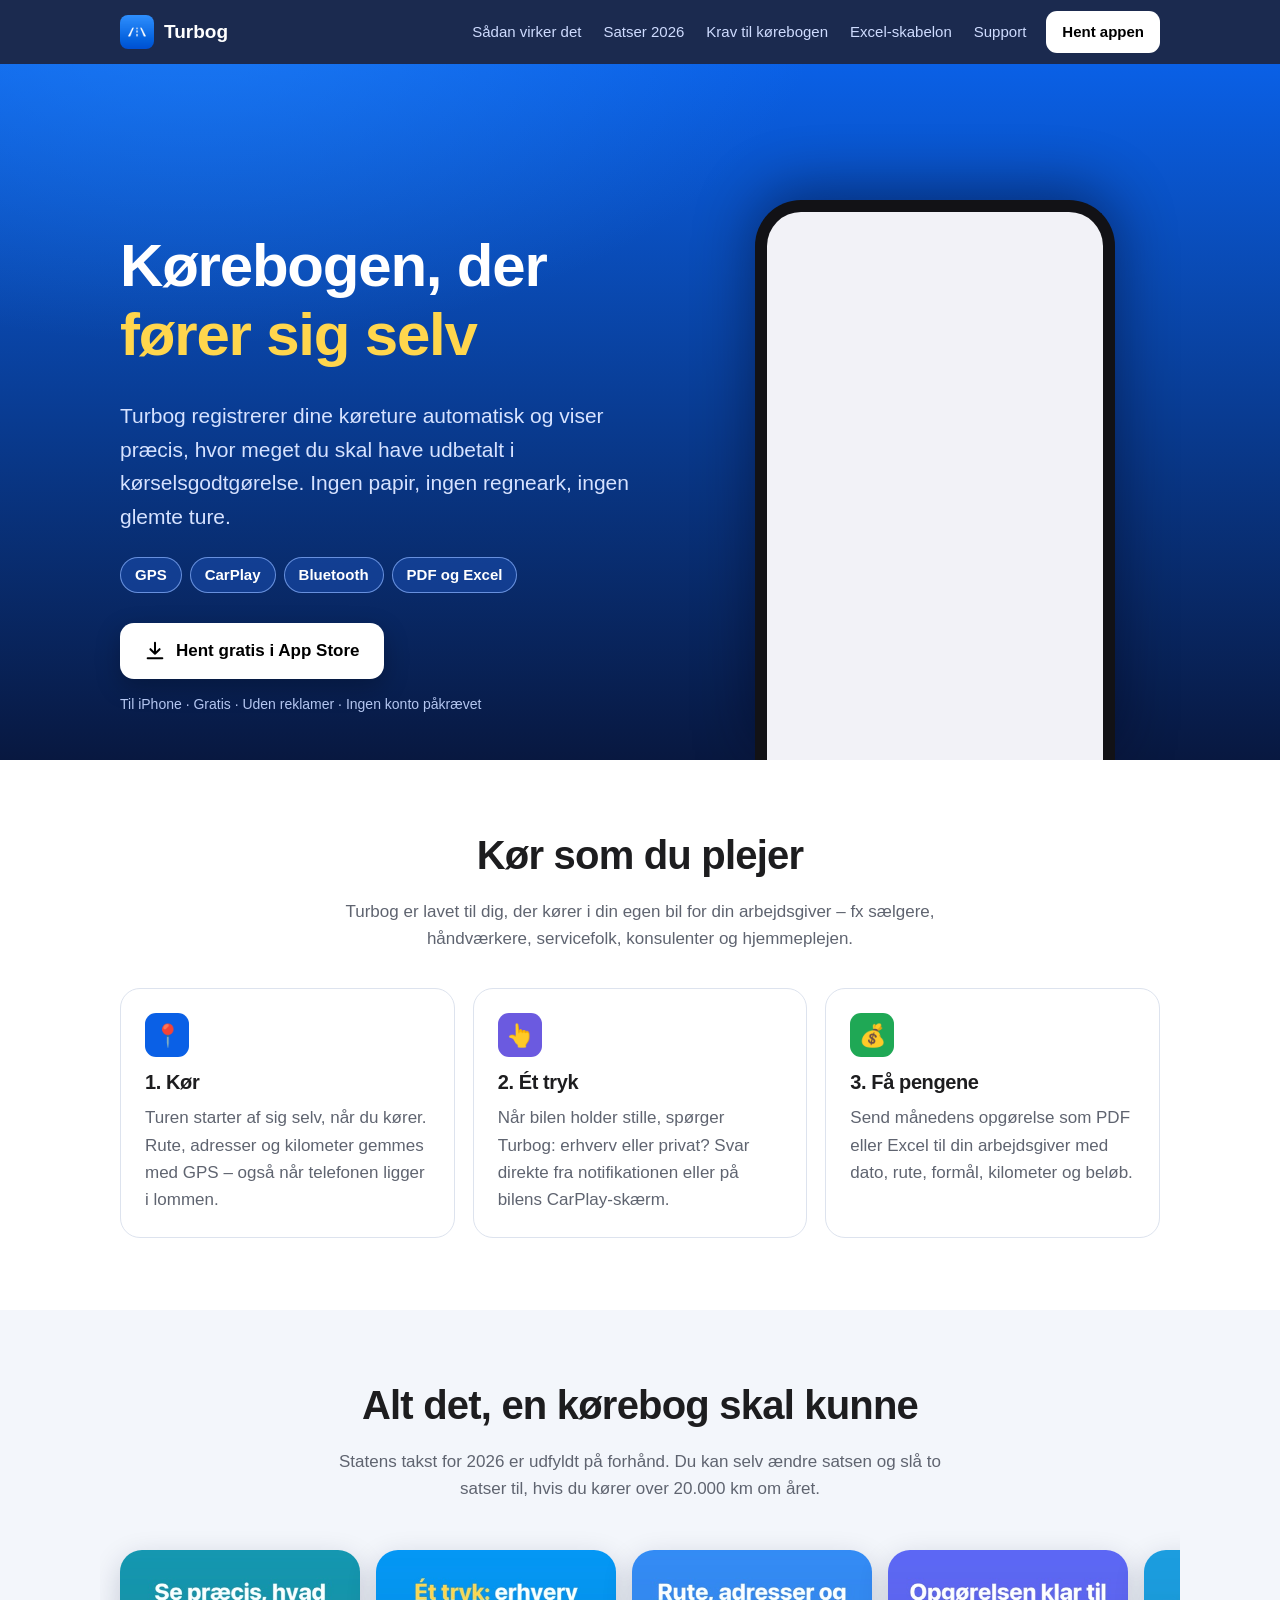
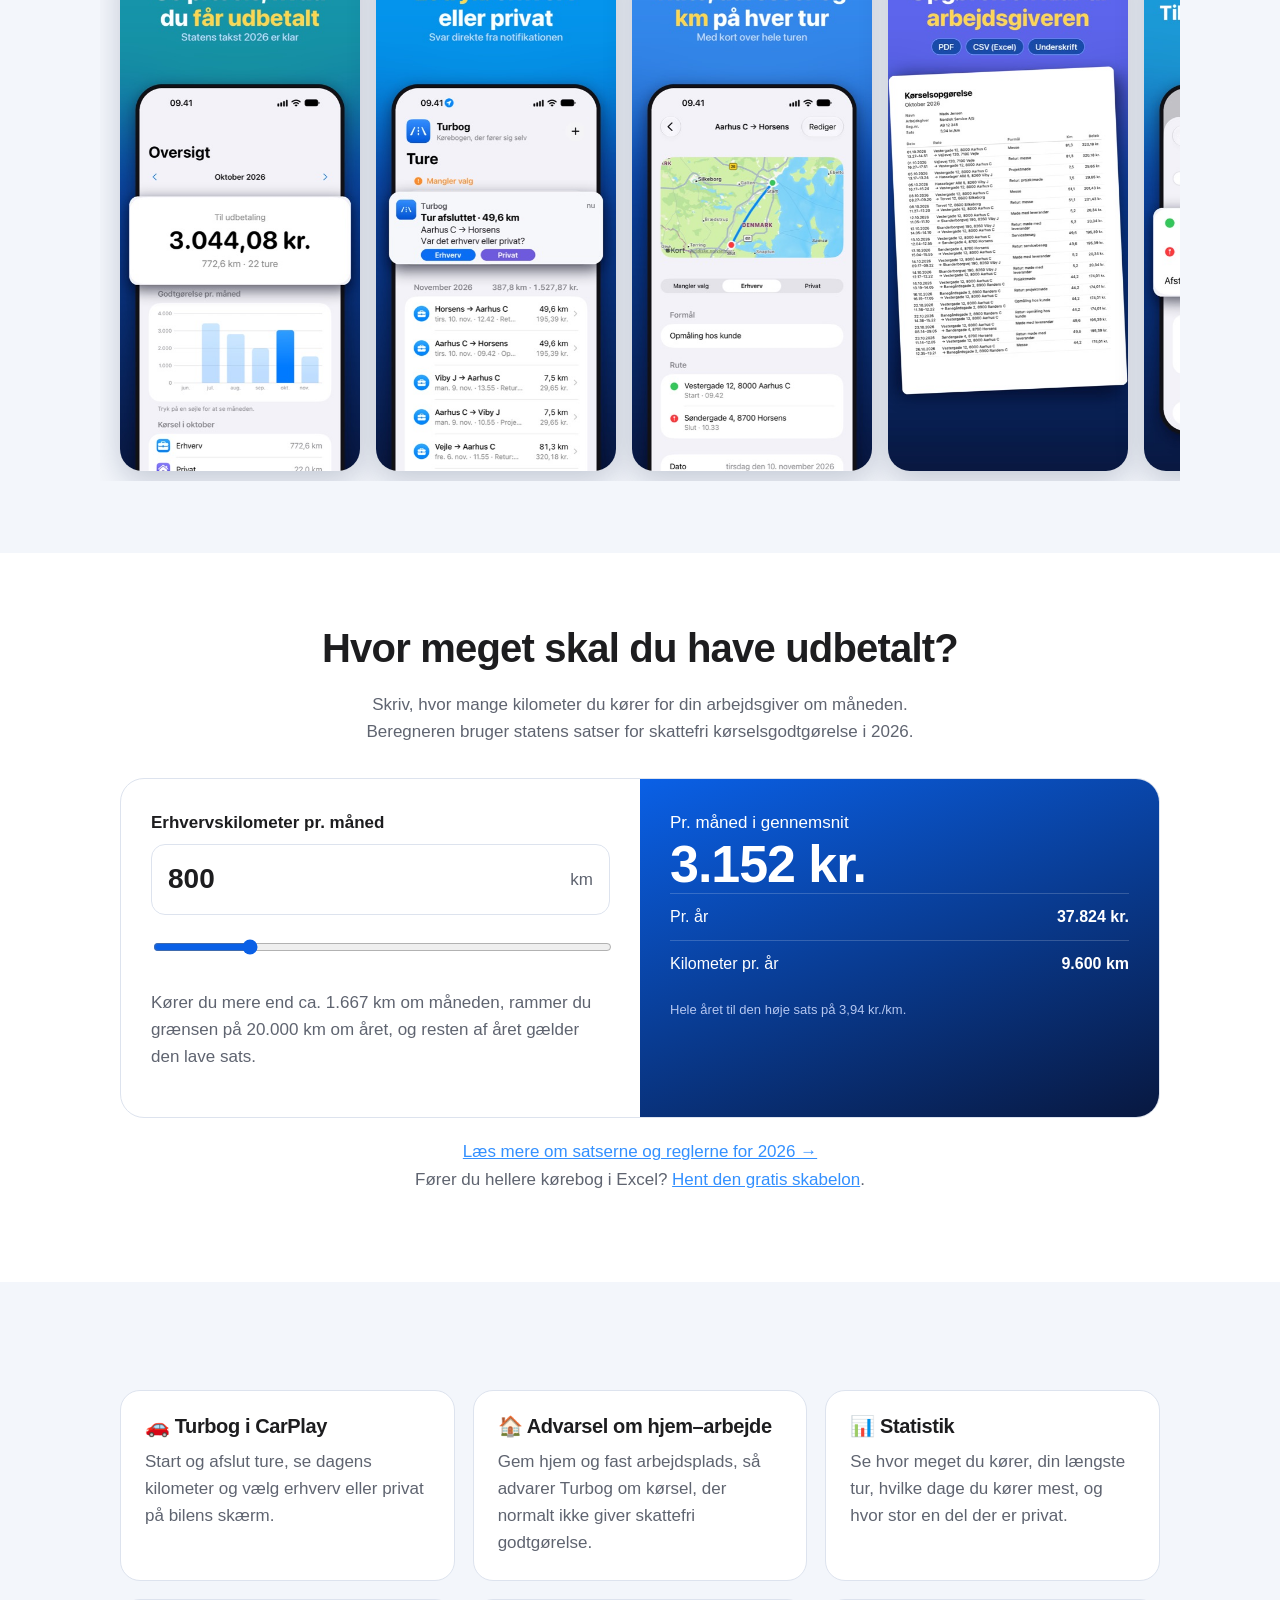
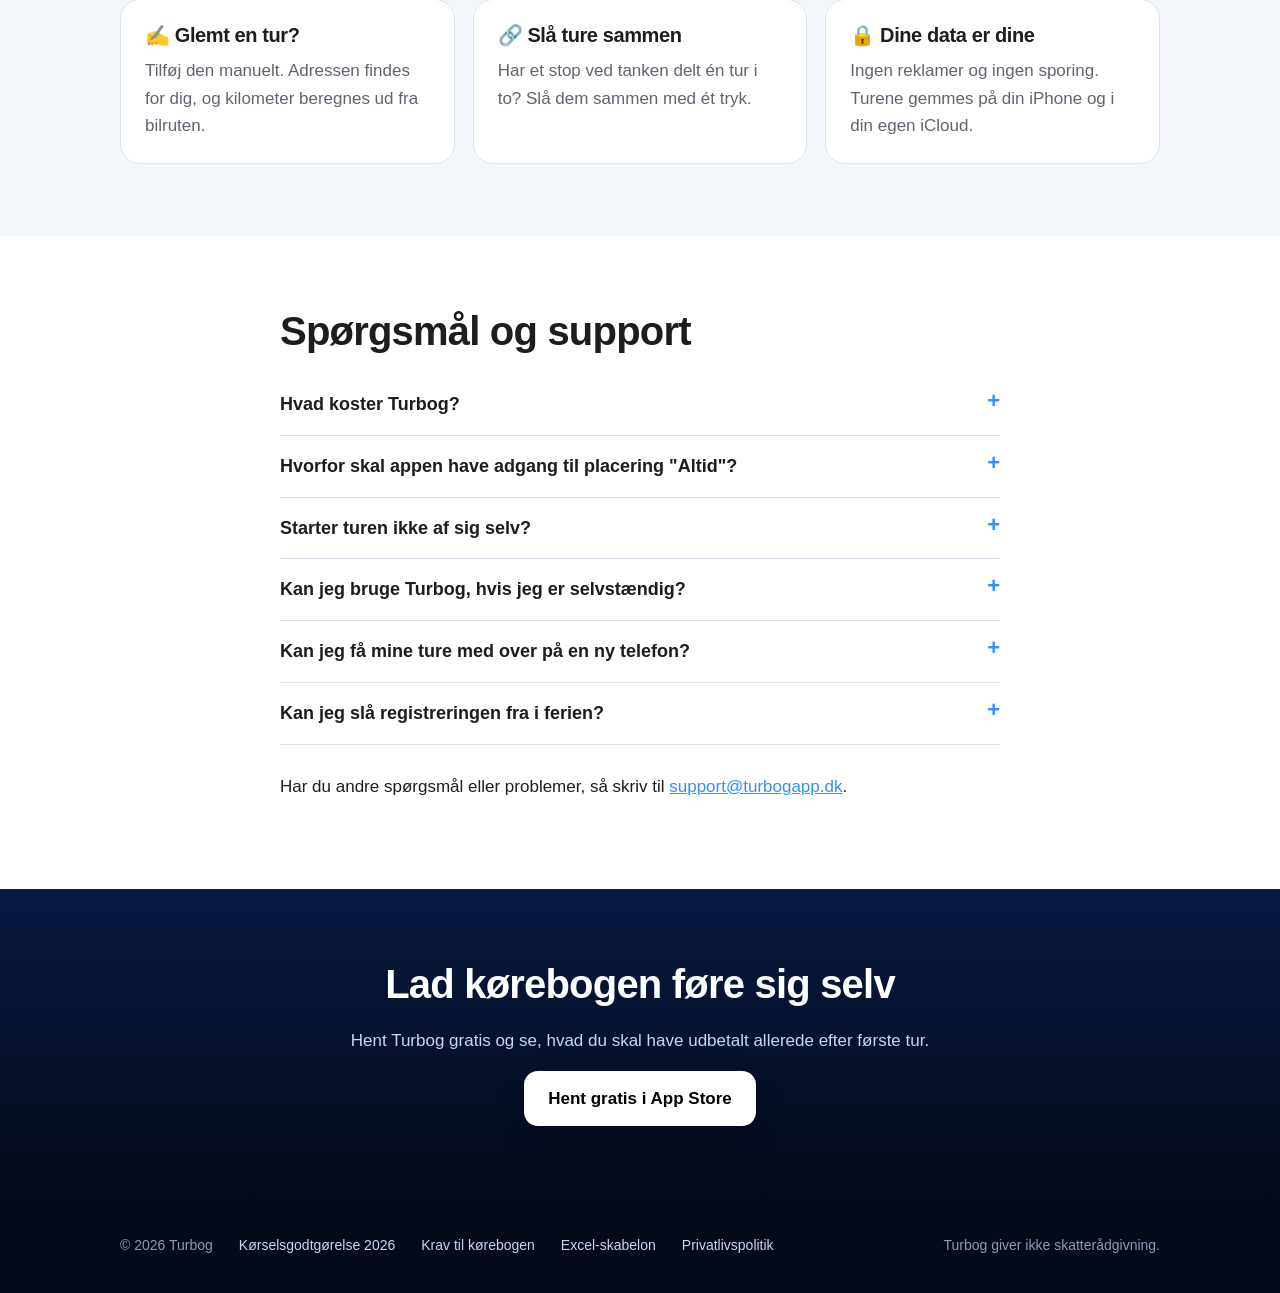
==== commit a6cfe228: "Rigtig video af appen på forsiden" ====
--- a/index.html
+++ b/index.html
@@ -59,20 +59,9 @@
         </a>
         <p class="note">Til iPhone · Gratis · Uden reklamer · Ingen konto påkrævet</p>
       </div>
-      <div class="phone demo" role="img" aria-label="Turbog registrerer en tur, spørger om den var erhverv eller privat, og lægger beløbet til månedens opgørelse">
+      <div class="phone demo">
         <div class="screen">
-          <img src="img/app-ture.jpg" alt="" width="736" height="1600">
-          <div class="month"><span data-month-km>387,8</span> km · <b><span data-month-kr>1.527,87</span> kr.</b></div>
-          <div class="island"><span class="car">🚗</span><span class="dot"></span><span>Kører · Aarhus N</span><span class="km">0,0 km</span></div>
-          <div class="notif">
-            <div class="head"><img src="img/icon.png" alt=""><span>TURBOG</span><span>nu</span></div>
-            <strong>Tur afsluttet · 10,8 km</strong>
-            Aarhus N → Viby J<br>Var det erhverv eller privat?
-            <div class="btns"><span class="btn-b">Erhverv</span><span class="btn-p">Privat</span></div>
-          </div>
-          <div class="badge"><svg viewBox="0 0 24 24" fill="#fff" aria-hidden="true"><path d="M9 4h6a2 2 0 0 1 2 2v1h3a2 2 0 0 1 2 2v3H2V9a2 2 0 0 1 2-2h3V6a2 2 0 0 1 2-2zm0 2v1h6V6H9zM2 14h8v1a1 1 0 0 0 1 1h2a1 1 0 0 0 1-1v-1h8v4a2 2 0 0 1-2 2H4a2 2 0 0 1-2-2v-4z"/></svg></div>
-          <div class="tap"></div>
-          <div class="toast">✓ Erhverv · <em>+42,55 kr.</em></div>
+          <video src="video/turbog-app.mp4" poster="img/video-poster.jpg" width="600" height="1304" autoplay muted loop playsinline preload="metadata" aria-label="Optagelse af Turbog: en tur vælges som erhverv, ruten vises på kort, og oversigten viser beløbet til udbetaling måned for måned"></video>
         </div>
       </div>
     </div>
@@ -208,6 +197,5 @@
 </footer>
 
 <script src="calc.js"></script>
-<script src="demo.js"></script>
 </body>
 </html>
--- a/style.css
+++ b/style.css
@@ -151,64 +151,10 @@
 footer a { color: #c8d6f5; text-decoration: none; }
 footer .spacer { flex: 1; }
 
-/* Animeret telefon på forsiden: en tur bliver kørt, Turbog spørger, og beløbet lægges til. */
-.demo .screen { position: relative; container-type: inline-size; overflow: hidden; border: 12px solid #121216; border-bottom: 0; border-radius: 46px 46px 0 0; box-shadow: 0 -10px 60px rgba(0, 0, 20, 0.45); background: #f2f2f7; }
-.demo .screen > img { border: 0; border-radius: 0; box-shadow: none; }
-.demo .island {
-  position: absolute; top: 2.6cqw; left: 50%; transform: translateX(-50%);
-  width: 31cqw; height: 9cqw; border-radius: 99px; background: #000; color: #fff;
-  display: flex; align-items: center; gap: 2cqw; padding: 0 3.4cqw; overflow: hidden; white-space: nowrap;
-  font: 600 3.6cqw/1 -apple-system, BlinkMacSystemFont, "Helvetica Neue", sans-serif;
-  transition: width 0.6s cubic-bezier(.2, .9, .3, 1.2), height 0.6s cubic-bezier(.2, .9, .3, 1.2);
-}
-.demo .island > * { opacity: 0; transition: opacity 0.3s; }
-.demo.driving .island { width: 82cqw; height: 13cqw; }
-.demo.driving .island > * { opacity: 1; transition-delay: 0.25s; }
-.demo .island .car { width: 7cqw; height: 7cqw; border-radius: 2cqw; background: linear-gradient(#3390ff, #0057d9); display: grid; place-items: center; font-size: 4cqw; flex: none; }
-.demo .island .dot { width: 2cqw; height: 2cqw; border-radius: 50%; background: #34c759; animation: pulse 1.2s infinite; flex: none; }
-.demo .island .km { margin-left: auto; font-size: 5cqw; font-variant-numeric: tabular-nums; }
-@keyframes pulse { 50% { opacity: 0.25; } }
+/* Telefonen på forsiden viser en rigtig optagelse af appen. */
+.demo .screen { position: relative; overflow: hidden; border: 12px solid #121216; border-bottom: 0; border-radius: 46px 46px 0 0; box-shadow: 0 -10px 60px rgba(0, 0, 20, 0.45); background: #f2f2f7; }
+.demo .screen video { display: block; width: 100%; height: auto; aspect-ratio: 600 / 1304; }
 
-.demo .notif {
-  position: absolute; left: 3cqw; right: 3cqw; top: 3cqw; padding: 3.6cqw; border-radius: 6cqw;
-  background: rgba(250, 250, 252, 0.94); backdrop-filter: blur(20px); -webkit-backdrop-filter: blur(20px);
-  box-shadow: 0 4cqw 10cqw rgba(0, 0, 30, 0.28); color: #000;
-  font: 400 3.7cqw/1.3 -apple-system, BlinkMacSystemFont, "Helvetica Neue", sans-serif;
-  transform: translateY(-140%); transition: transform 0.55s cubic-bezier(.2, .9, .3, 1.1);
-}
-.demo.notify .notif { transform: none; }
-.demo .notif .head { display: flex; align-items: center; gap: 2.2cqw; color: #6e6e73; font-size: 3.3cqw; margin-bottom: 1.6cqw; }
-.demo .notif .head img { width: 5.6cqw; height: 5.6cqw; border-radius: 1.4cqw; border: 0; box-shadow: none; }
-.demo .notif .head span:last-child { margin-left: auto; }
-.demo .notif strong { display: block; font-size: 4cqw; }
-.demo .notif .btns { display: grid; grid-template-columns: 1fr 1fr; gap: 2.4cqw; margin-top: 3cqw; }
-.demo .notif .btns span { text-align: center; padding: 2.4cqw 0; border-radius: 99px; color: #fff; font-weight: 600; transition: transform 0.15s, filter 0.15s; }
-.demo .notif .btn-b { background: #0a6ef5; }
-.demo .notif .btn-p { background: #6e5ae0; }
-.demo.pressed .notif .btn-b { transform: scale(0.94); filter: brightness(0.85); }
-
-.demo .tap { position: absolute; width: 12cqw; height: 12cqw; margin: -6cqw 0 0 -6cqw; border-radius: 50%; background: rgba(255, 255, 255, 0.55); border: 2px solid rgba(0, 0, 0, 0.18); opacity: 0; transform: scale(1.6); transition: opacity 0.25s, transform 0.25s; pointer-events: none; }
-.demo.pressed .tap { opacity: 1; transform: scale(1); }
-
-.demo .month { position: absolute; top: 96cqw; right: 3cqw; width: 57cqw; height: 6.4cqw; white-space: nowrap; background: #f2f2f7; color: #85858b; text-align: right; padding-right: 6.5cqw; font: 600 4.4cqw/6.4cqw -apple-system, BlinkMacSystemFont, "Helvetica Neue", sans-serif; font-variant-numeric: tabular-nums; opacity: 0; }
-.demo.counted .month { opacity: 1; }
-.demo .month b { color: #0a6ef5; font-weight: 600; transition: color 1.2s; }
-
-.demo .toast {
-  position: absolute; left: 50%; top: 3cqw; transform: translate(-50%, -20cqw);
-  background: #1c1c1e; color: #fff; border-radius: 99px; padding: 3cqw 5cqw; white-space: nowrap;
-  font: 600 4cqw/1 -apple-system, BlinkMacSystemFont, "Helvetica Neue", sans-serif;
-  box-shadow: 0 3cqw 8cqw rgba(0, 0, 0, 0.35); transition: transform 0.5s cubic-bezier(.2, .9, .3, 1.2);
-}
-.demo .badge { position: absolute; left: 12.92cqw; top: 59.28cqw; width: 7.9cqw; height: 7.9cqw; transform: translate(-50%, -50%) scale(0.4); border-radius: 50%; background: linear-gradient(#3d9bff, #0a6ef5); display: grid; place-items: center; opacity: 0; transition: opacity 0.3s, transform 0.4s cubic-bezier(.2, .9, .3, 1.4); }
-.demo .badge svg { width: 55%; height: 55%; }
-.demo.counted .badge { opacity: 1; transform: translate(-50%, -50%); }
-.demo .toast em { font-style: normal; color: #4cd964; }
-.demo.saved .toast { transform: translate(-50%, 0); }
-
-@media (prefers-reduced-motion: reduce) {
-  .demo *, .demo *::before { transition: none !important; animation: none !important; }
-}
 /* Telefonen skæres af nederst af skærmen selv, så skyggen ikke klippes til en firkant. */
 .hero .phone.demo { overflow: visible; max-height: none; }
 .demo .screen { max-height: 560px; }
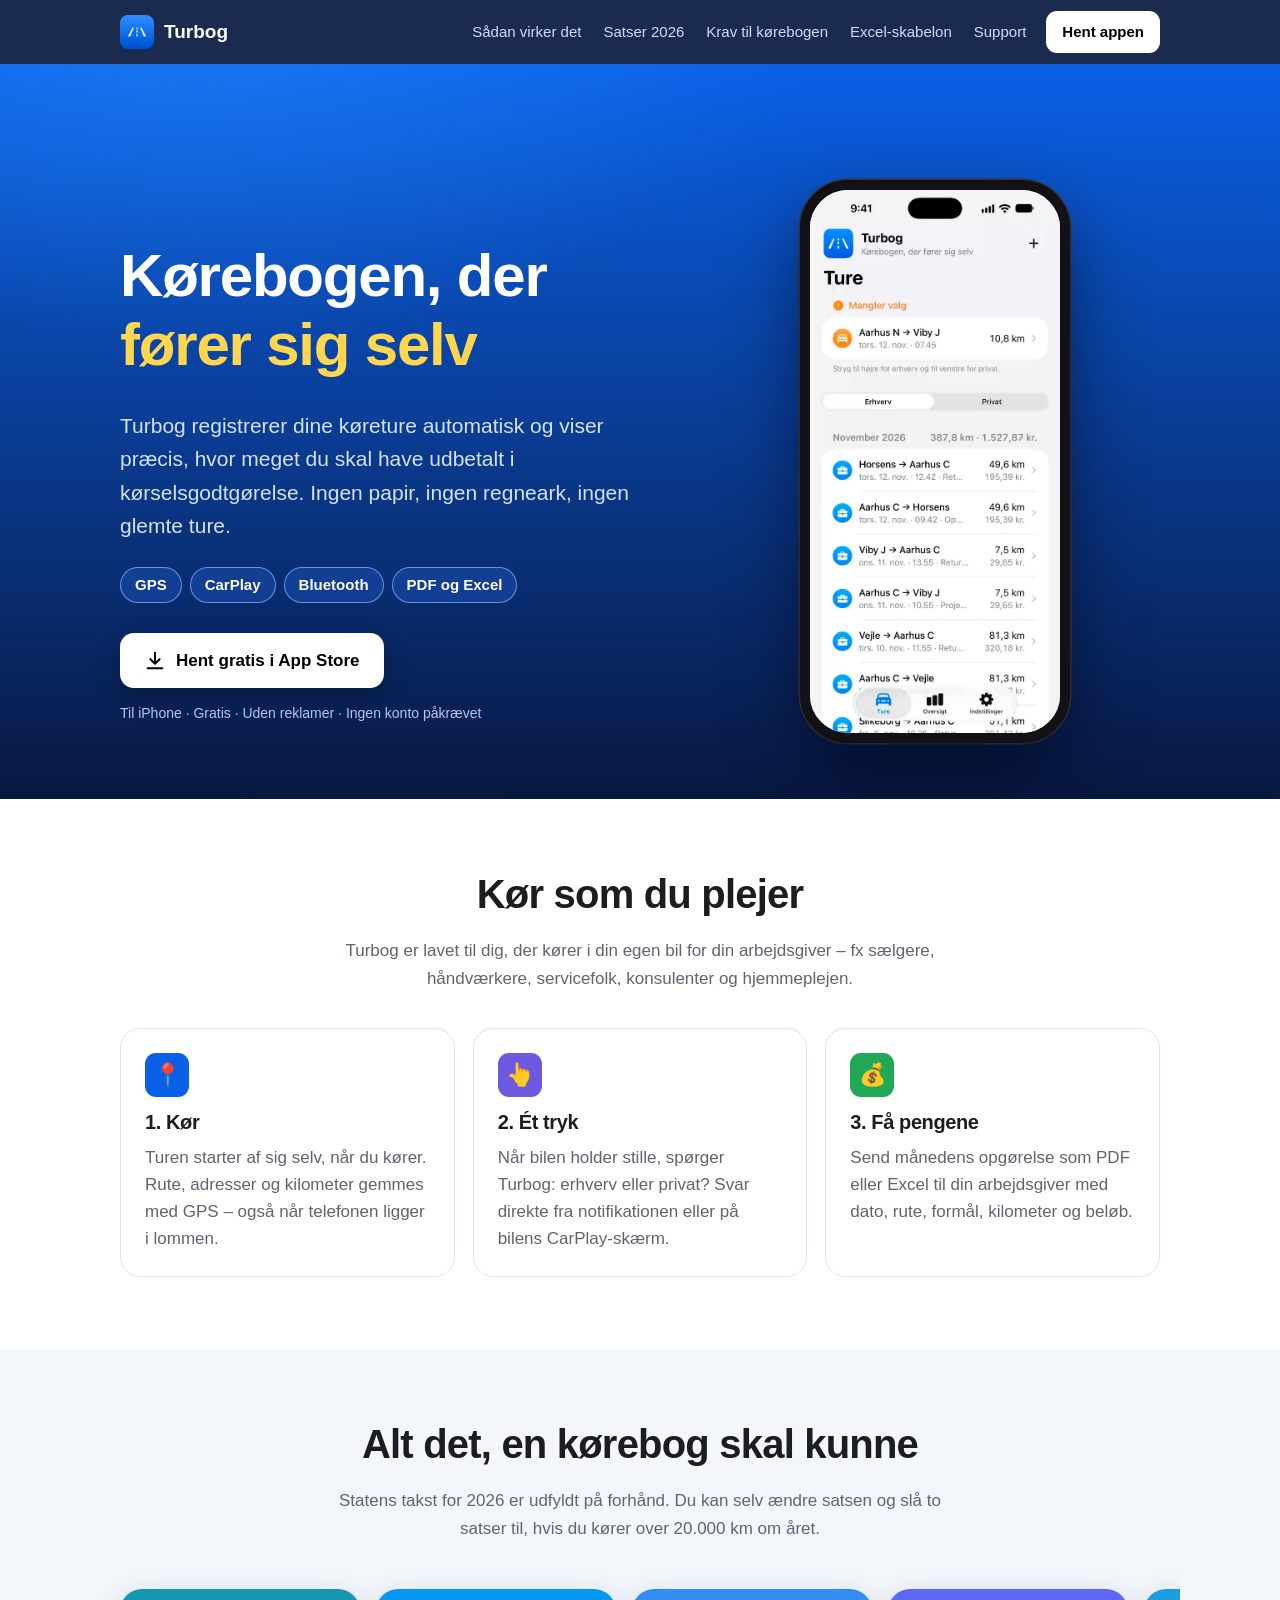
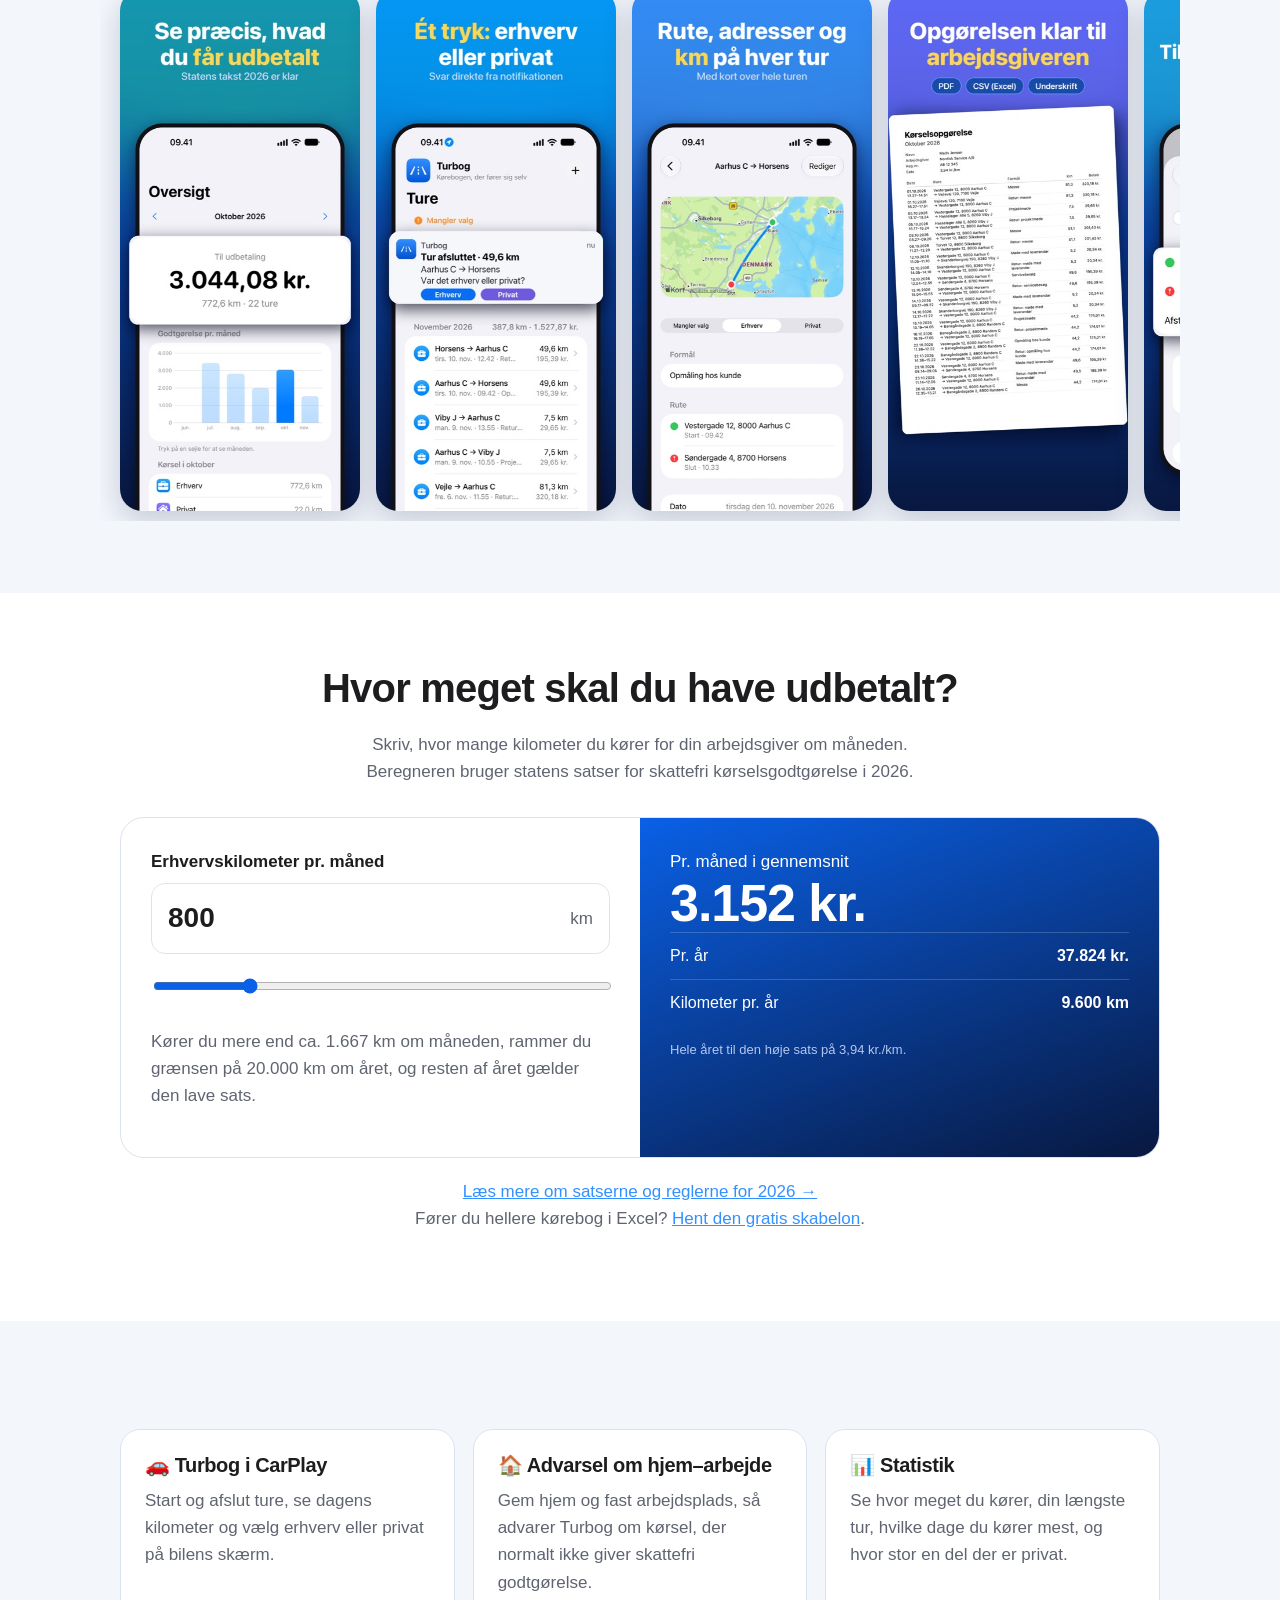
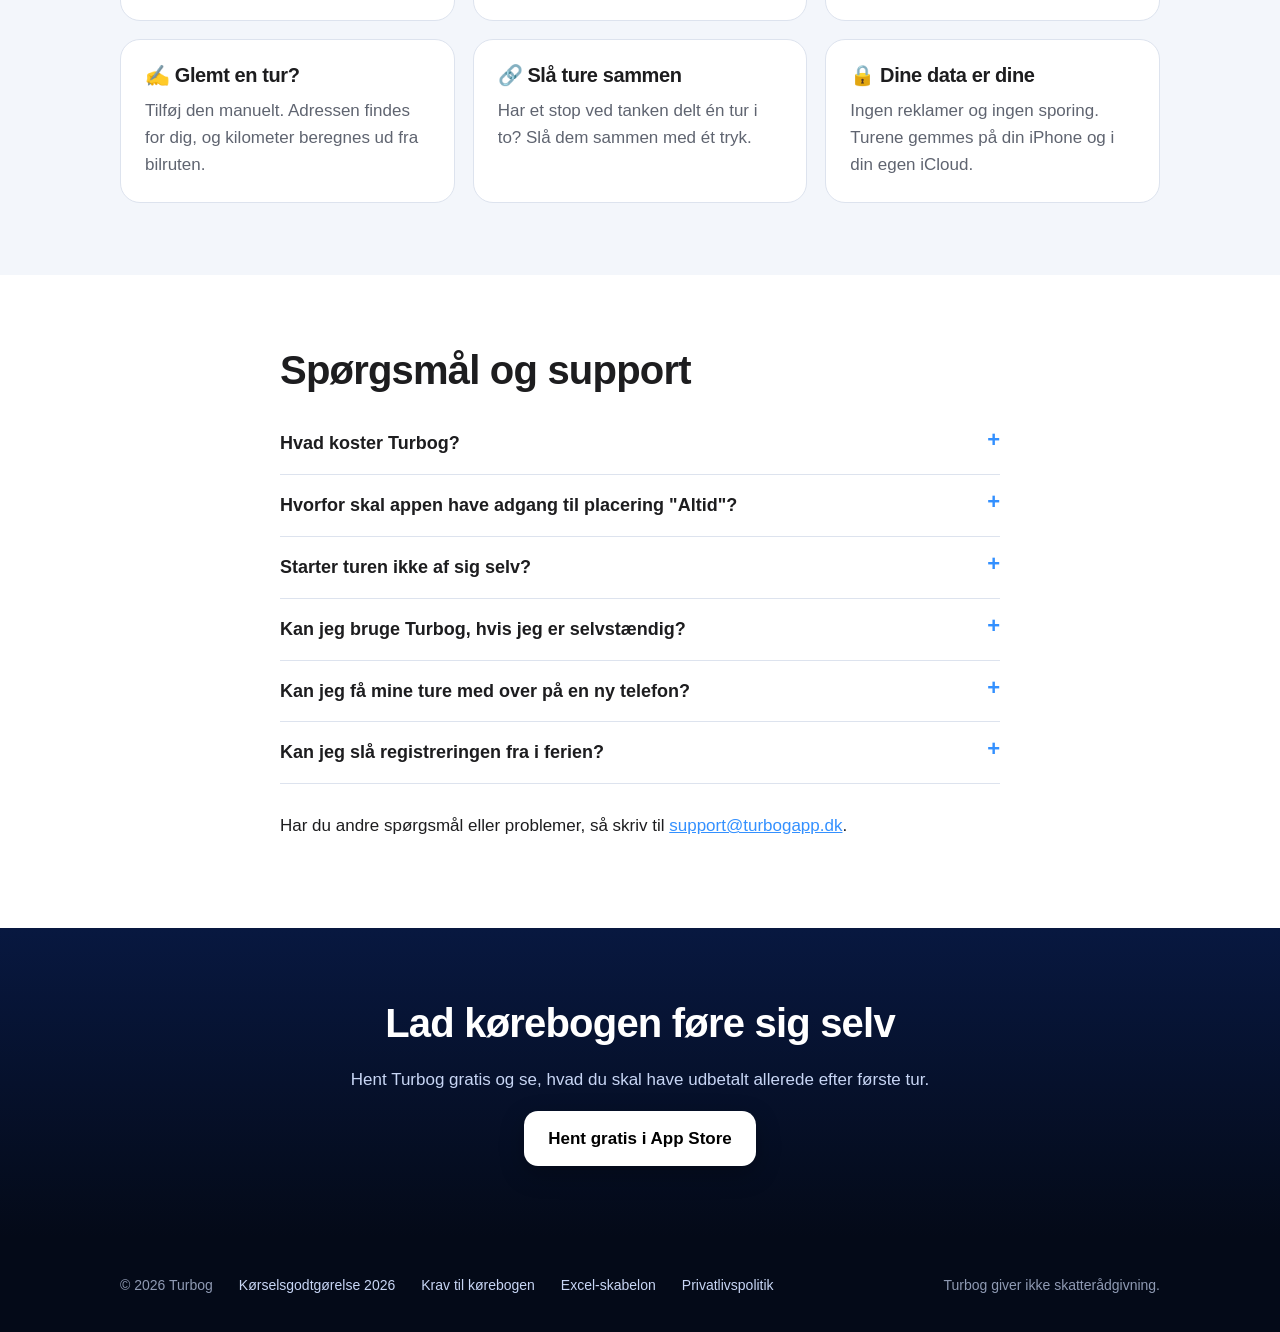
==== commit 527fb38f: "Tilføj GoatCounter-besøgstælling (uden cookies)" ====
--- a/index.html
+++ b/index.html
@@ -197,5 +197,8 @@
 </footer>
 
 <script src="calc.js"></script>
+<!-- GoatCounter: tæller besøgende uden cookies. Værtsnavnet sættes foran stien, så én konto dækker alle sider. -->
+<script>window.goatcounter = { path: function (p) { return location.host + p } }</script>
+<script data-goatcounter="https://emilegholm.goatcounter.com/count" async src="//gc.zgo.at/count.js"></script>
 </body>
 </html>
--- a/style.css
+++ b/style.css
@@ -80,7 +80,7 @@
   overflow: hidden;
   padding-bottom: 0;
 }
-.hero .wrap { display: grid; grid-template-columns: 1.1fr 0.9fr; gap: 40px; align-items: center; padding-top: 64px; }
+.hero .wrap { display: grid; grid-template-columns: 1.1fr 0.9fr; gap: 40px; align-items: center; padding-top: 44px; }
 .hero p.lead { font-size: 21px; color: #d6e2ff; max-width: 520px; }
 .hero .pills { display: flex; flex-wrap: wrap; gap: 8px; margin: 24px 0 30px; }
 .pill { border: 1.5px solid rgba(140, 180, 255, 0.7); background: rgba(25, 75, 170, 0.6); border-radius: 99px; padding: 5px 14px; font-size: 15px; font-weight: 600; }
@@ -151,11 +151,8 @@
 footer a { color: #c8d6f5; text-decoration: none; }
 footer .spacer { flex: 1; }
 
-/* Telefonen på forsiden viser en rigtig optagelse af appen. */
-.demo .screen { position: relative; overflow: hidden; border: 12px solid #121216; border-bottom: 0; border-radius: 46px 46px 0 0; box-shadow: 0 -10px 60px rgba(0, 0, 20, 0.45); background: #f2f2f7; }
+/* Telefonen på forsiden viser en rigtig optagelse af appen – hele skærmen, også menuen i bunden. */
+.hero .phone.demo { width: 100%; max-width: 270px; max-height: none; overflow: visible; align-self: center; margin: 0 auto 56px; }
+.demo .screen { position: relative; overflow: hidden; border: 10px solid #121216; border-radius: 48px; box-shadow: 0 30px 70px rgba(0, 0, 20, 0.5), 0 0 0 1.5px #3a3a40; background: #f2f2f7; }
 .demo .screen video { display: block; width: 100%; height: auto; aspect-ratio: 600 / 1304; }
-
-/* Telefonen skæres af nederst af skærmen selv, så skyggen ikke klippes til en firkant. */
-.hero .phone.demo { overflow: visible; max-height: none; }
-.demo .screen { max-height: 560px; }
-@media (max-width: 820px) { .demo .screen { max-height: 420px; } }
+@media (max-width: 820px) { .hero .phone.demo { max-width: 260px; } }
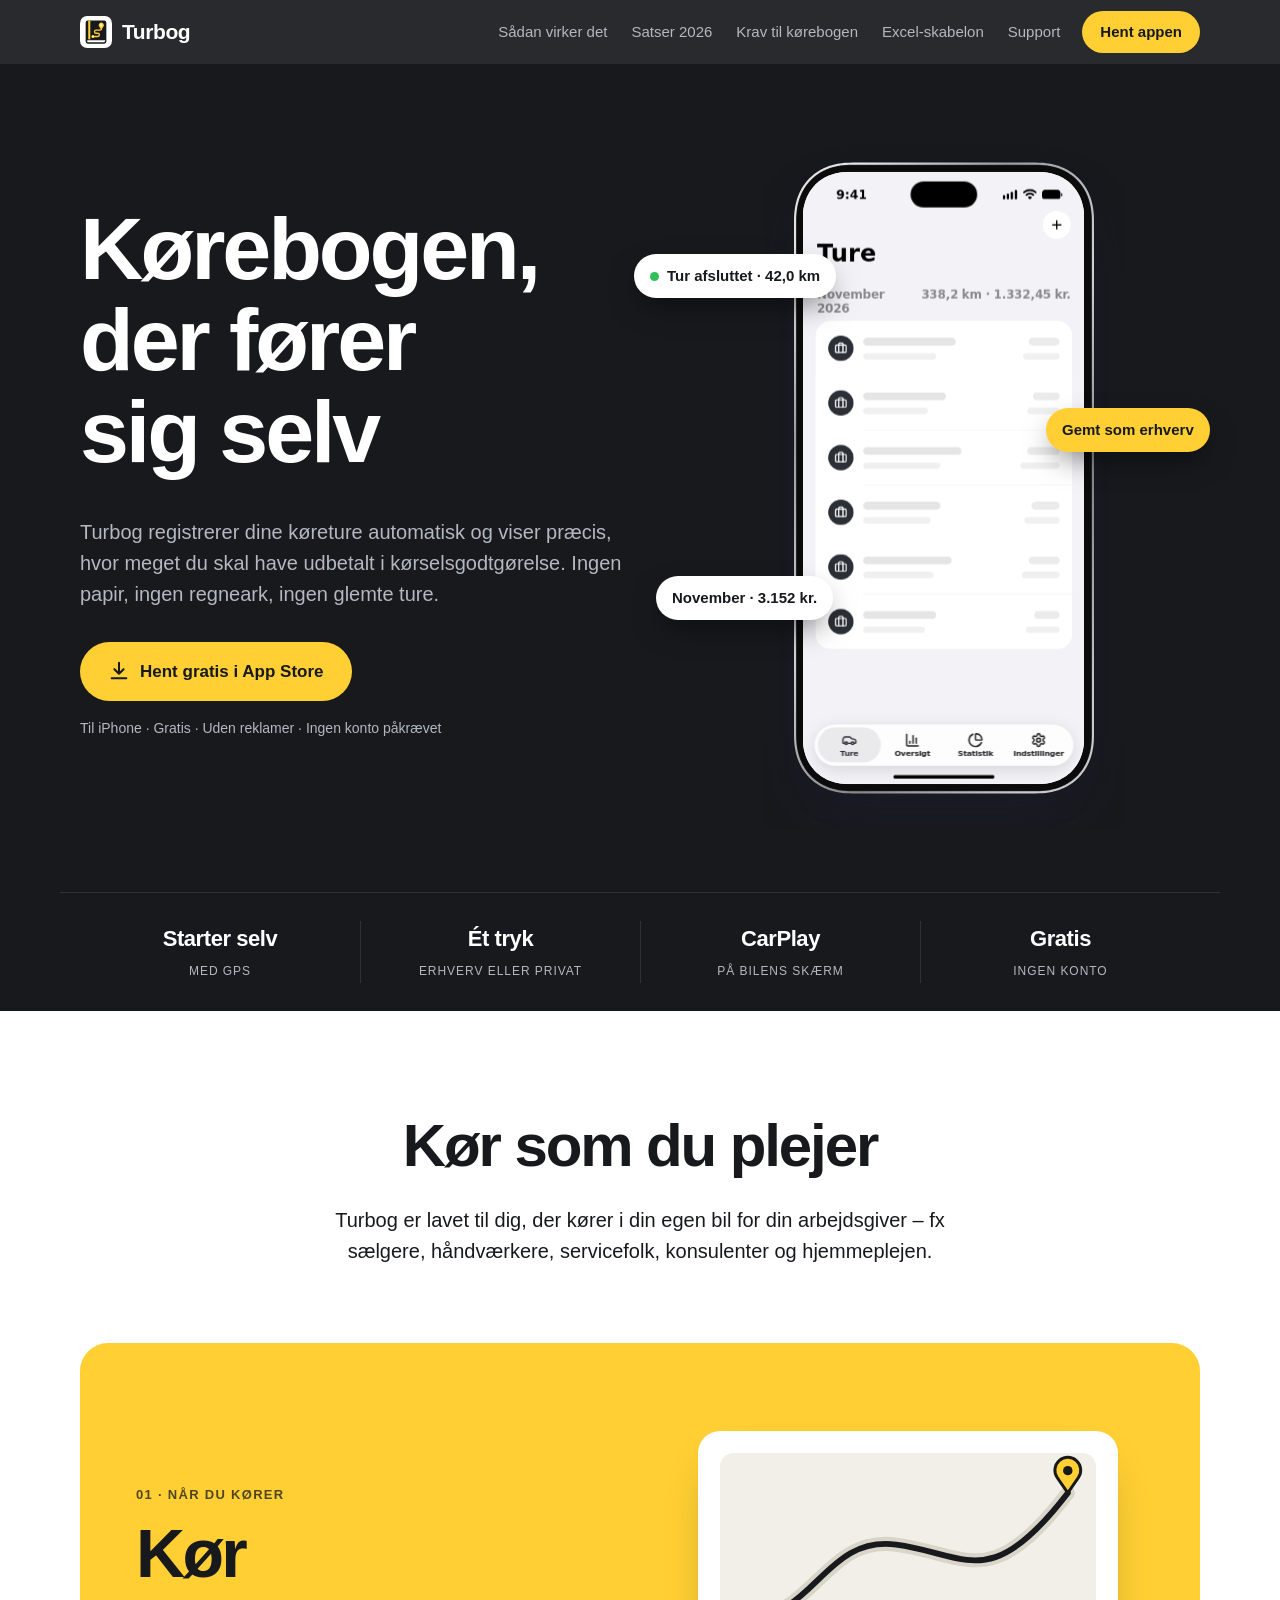
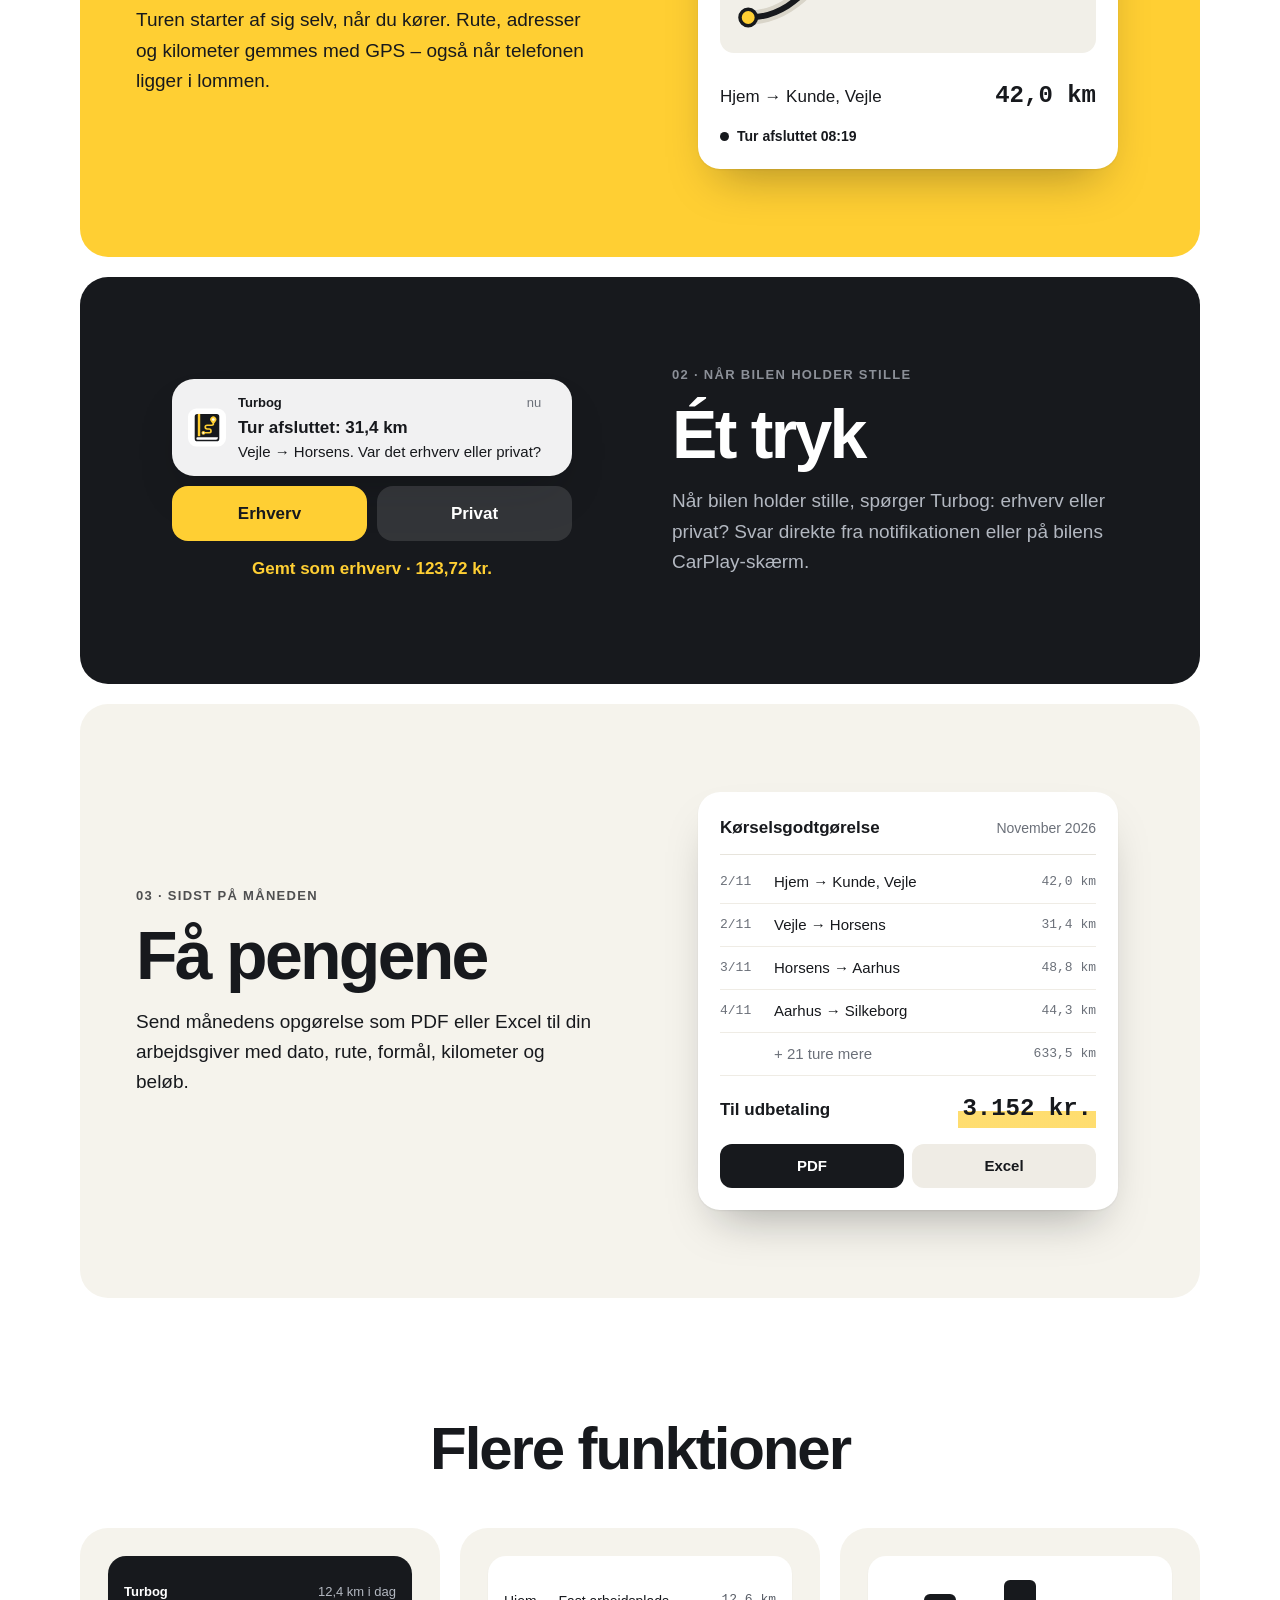
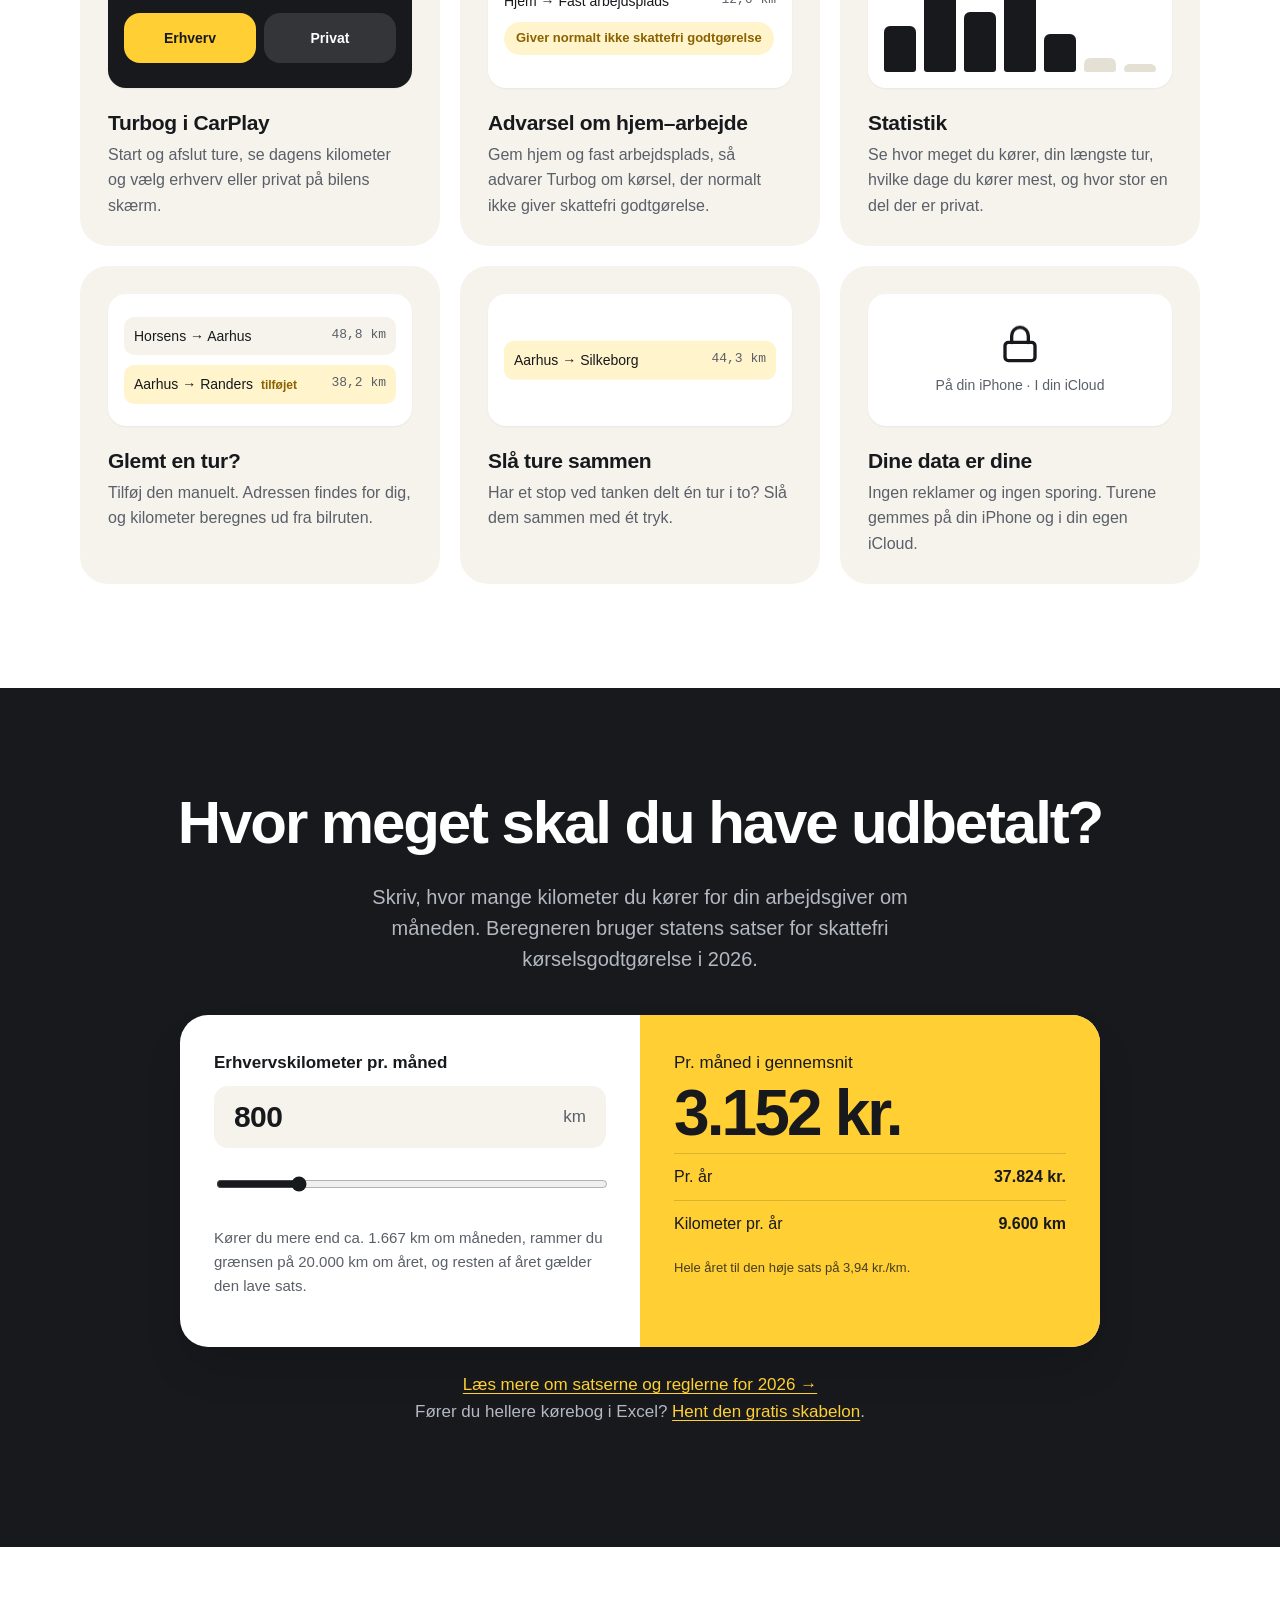
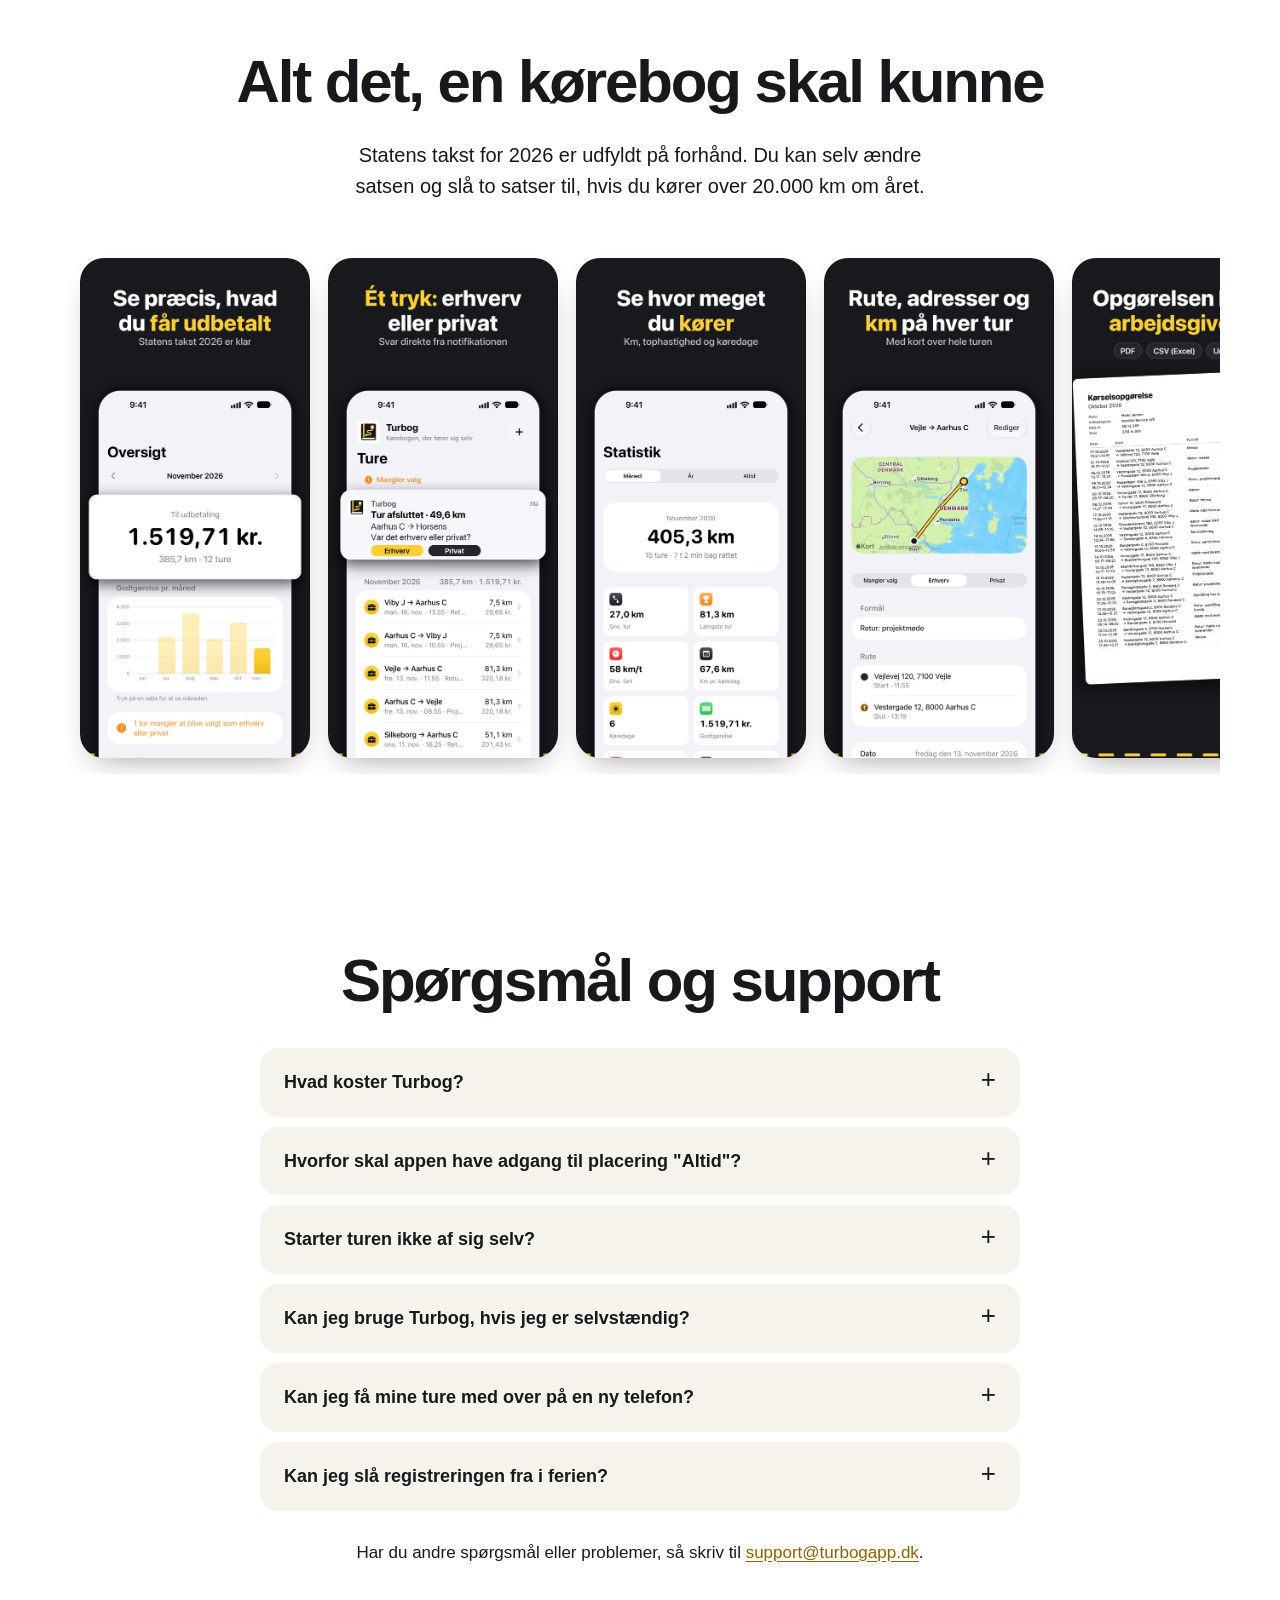
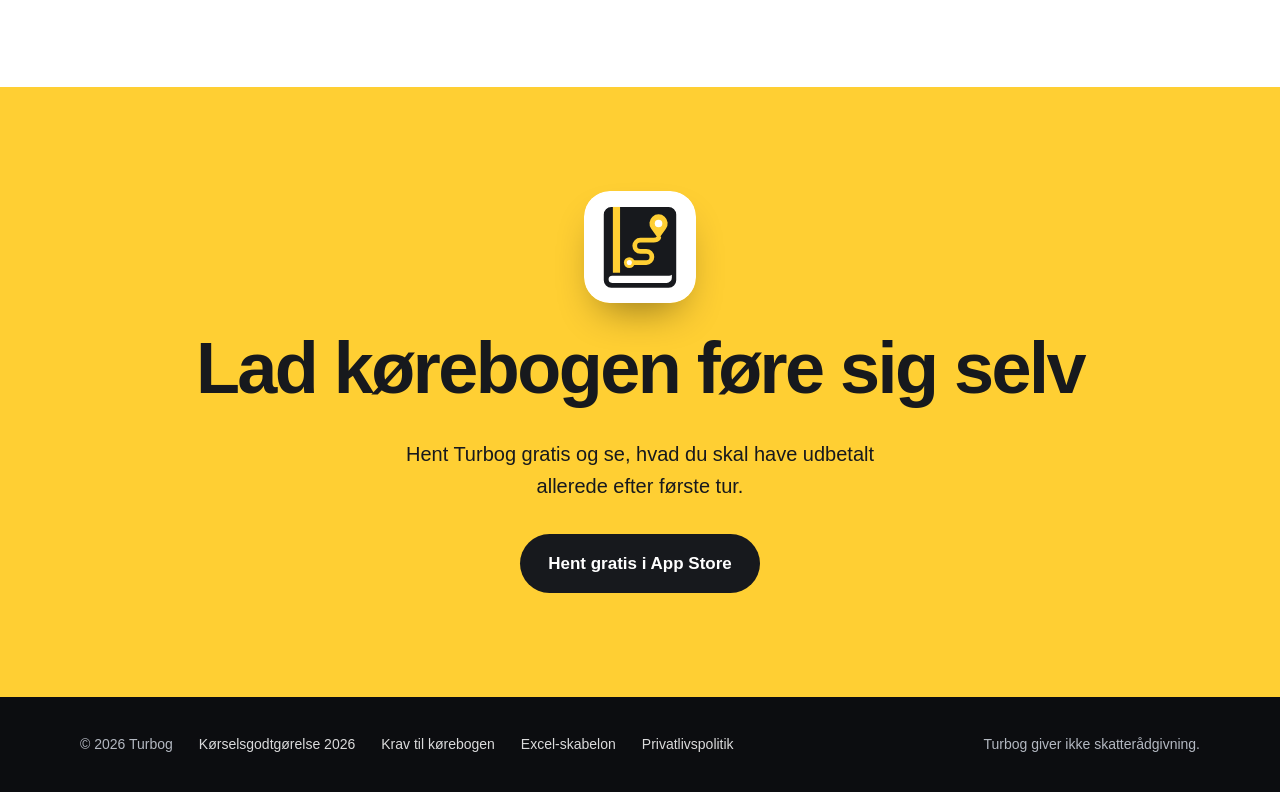
==== commit 0b77d961: "Nyt udseende: temaet Asfalt og kørebog-logoet" ====
--- a/index.html
+++ b/index.html
@@ -4,7 +4,7 @@
 <meta charset="utf-8">
 <meta name="viewport" content="width=device-width, initial-scale=1">
 <title>Turbog – automatisk kørebog til iPhone | Kørselsgodtgørelse uden besvær</title>
-<meta name="description" content="Turbog er en gratis, automatisk kørebog til iPhone. Den registrerer dine ture med GPS, viser hvad du skal have i kørselsgodtgørelse og laver opgørelsen til din arbejdsgiver.">
+<meta name="description" content="Gratis automatisk kørebog til iPhone. Registrerer dine ture med GPS, beregner kørselsgodtgørelse og laver opgørelsen til din arbejdsgiver.">
 <meta property="og:title" content="Turbog – kørebogen, der fører sig selv">
 <meta property="og:description" content="Gratis, automatisk kørebog til iPhone. Se præcis, hvad du får udbetalt i kørselsgodtgørelse.">
 <meta property="og:image" content="https://turbogapp.dk/img/da-1-automatisk.jpg">
@@ -12,9 +12,10 @@
 <meta property="og:url" content="https://turbogapp.dk/">
 <meta property="og:locale" content="da_DK">
 <meta name="apple-itunes-app" content="app-id=6831318578">
-<link rel="icon" href="img/icon.png">
-<link rel="apple-touch-icon" href="img/icon.png">
+<link rel="icon" href="img/logo.svg" type="image/svg+xml">
+<link rel="apple-touch-icon" href="img/logo-180.png">
 <link rel="canonical" href="https://turbogapp.dk/">
+<link rel="stylesheet" href="stageshow/stageshow.css">
 <link rel="stylesheet" href="style.css">
 <script type="application/ld+json">
 {
@@ -34,7 +35,7 @@
 
 <header class="top">
   <div class="wrap">
-    <a class="brand" href="./"><img src="img/icon.png" alt="">Turbog</a>
+    <a class="brand" href="./"><img src="img/logo.svg" alt="" width="34" height="34">Turbog</a>
     <nav>
       <a href="#saadan">Sådan virker det</a>
       <a href="korselsgodtgorelse-2026.html">Satser 2026</a>
@@ -48,76 +49,171 @@
 
 <main>
   <section class="hero">
-    <div class="wrap">
-      <div>
-        <h1>Kørebogen, der <span class="hl">fører sig selv</span></h1>
+    <div class="wrap hero-grid">
+      <div class="hero-text">
+        <h1>Kørebogen, der fører sig selv</h1>
         <p class="lead">Turbog registrerer dine køreture automatisk og viser præcis, hvor meget du skal have udbetalt i kørselsgodtgørelse. Ingen papir, ingen regneark, ingen glemte ture.</p>
-        <div class="pills"><span class="pill">GPS</span><span class="pill">CarPlay</span><span class="pill">Bluetooth</span><span class="pill">PDF og Excel</span></div>
         <a class="btn" href="https://apps.apple.com/dk/app/id6831318578">
           <svg viewBox="0 0 24 24" fill="none" stroke="currentColor" stroke-width="2.2" stroke-linecap="round" stroke-linejoin="round" aria-hidden="true"><path d="M12 3v12m0 0-5-5m5 5 5-5M4 20h16"/></svg>
           Hent gratis i App Store
         </a>
         <p class="note">Til iPhone · Gratis · Uden reklamer · Ingen konto påkrævet</p>
       </div>
-      <div class="phone demo">
-        <div class="screen">
-          <video src="video/turbog-app.mp4" poster="img/video-poster.jpg" width="600" height="1304" autoplay muted loop playsinline preload="metadata" aria-label="Optagelse af Turbog: en tur vælges som erhverv, ruten vises på kort, og oversigten viser beløbet til udbetaling måned for måned"></video>
-        </div>
-      </div>
-    </div>
-  </section>
-
-  <section id="saadan">
+      <div class="hero-device">
+        <div class="ss-hero" id="turbog-demo" aria-label="Animation af Turbog: en afsluttet tur strøges til erhverv, og månedens beløb tæller op"></div>
+        <div class="boble b1" aria-hidden="true"><span class="prik"></span>Tur afsluttet · 42,0 km</div>
+        <div class="boble b2" aria-hidden="true">Gemt som erhverv</div>
+        <div class="boble b3" aria-hidden="true">November · 3.152 kr.</div>
+      </div>
+    </div>
+    <ul class="facts wrap">
+      <li><strong>Starter selv</strong><span>Med GPS</span></li>
+      <li><strong>Ét tryk</strong><span>Erhverv eller privat</span></li>
+      <li><strong>CarPlay</strong><span>På bilens skærm</span></li>
+      <li><strong>Gratis</strong><span>Ingen konto</span></li>
+    </ul>
+  </section>
+
+  <section class="intro" id="saadan">
     <div class="wrap center">
       <h2>Kør som du plejer</h2>
-      <p class="muted">Turbog er lavet til dig, der kører i din egen bil for din arbejdsgiver – fx sælgere, håndværkere, servicefolk, konsulenter og hjemmeplejen.</p>
-      <div class="grid3" style="text-align:left">
-        <div class="card">
-          <div class="icon" style="background:#0a60e6">📍</div>
-          <h3>1. Kør</h3>
-          <p>Turen starter af sig selv, når du kører. Rute, adresser og kilometer gemmes med GPS – også når telefonen ligger i lommen.</p>
+      <p class="lead">Turbog er lavet til dig, der kører i din egen bil for din arbejdsgiver – fx sælgere, håndværkere, servicefolk, konsulenter og hjemmeplejen.</p>
+    </div>
+  </section>
+
+  <!-- Tre situationer. Hver har et lille stykke app, der spiller, når man ruller hen til det (anim.js) -->
+  <section class="scene s-gul" data-anim>
+    <div class="wrap scene-grid">
+      <div class="scene-text">
+        <p class="eyebrow">01 · Når du kører</p>
+        <h3>Kør</h3>
+        <p>Turen starter af sig selv, når du kører. Rute, adresser og kilometer gemmes med GPS – også når telefonen ligger i lommen.</p>
+      </div>
+      <div class="kort rute-kort" aria-hidden="true">
+        <svg viewBox="0 0 320 170" class="kortet">
+          <path class="vej" d="M24 140 C 80 140, 90 70, 150 78 S 230 120, 296 34"/>
+          <path class="rute" d="M24 140 C 80 140, 90 70, 150 78 S 230 120, 296 34"/>
+          <circle class="start" cx="24" cy="140" r="7"/>
+          <g class="pin"><path d="M296 34 l-9 -13 a11 11 0 1 1 18 0 z"/><circle cx="296" cy="15" r="4"/></g>
+        </svg>
+        <div class="kort-row"><span>Hjem → Kunde, Vejle</span><strong><span data-count="42" data-dec="1">0,0</span> km</strong></div>
+        <div class="status"><span class="prik"></span><span class="s-paa">Registrerer turen …</span><span class="s-slut">Tur afsluttet 08:19</span></div>
+      </div>
+    </div>
+  </section>
+
+  <section class="scene s-grafit" data-anim>
+    <div class="wrap scene-grid vend">
+      <div class="scene-text">
+        <p class="eyebrow">02 · Når bilen holder stille</p>
+        <h3>Ét tryk</h3>
+        <p>Når bilen holder stille, spørger Turbog: erhverv eller privat? Svar direkte fra notifikationen eller på bilens CarPlay-skærm.</p>
+      </div>
+      <div class="notif-stak" aria-hidden="true">
+        <div class="notif">
+          <img src="img/logo.svg" alt="" width="38" height="38">
+          <div>
+            <div class="notif-top"><strong>Turbog</strong><span>nu</span></div>
+            <div class="notif-titel">Tur afsluttet: 31,4 km</div>
+            <div class="notif-tekst">Vejle → Horsens. Var det erhverv eller privat?</div>
+          </div>
         </div>
-        <div class="card">
-          <div class="icon" style="background:#6b5ae0">👆</div>
-          <h3>2. Ét tryk</h3>
-          <p>Når bilen holder stille, spørger Turbog: erhverv eller privat? Svar direkte fra notifikationen eller på bilens CarPlay-skærm.</p>
-        </div>
-        <div class="card">
-          <div class="icon" style="background:#1fa855">💰</div>
-          <h3>3. Få pengene</h3>
-          <p>Send månedens opgørelse som PDF eller Excel til din arbejdsgiver med dato, rute, formål, kilometer og beløb.</p>
-        </div>
-      </div>
-    </div>
-  </section>
-
-  <section class="soft">
-    <div class="wrap center">
-      <h2>Alt det, en kørebog skal kunne</h2>
-      <p class="muted">Statens takst for 2026 er udfyldt på forhånd. Du kan selv ændre satsen og slå to satser til, hvis du kører over 20.000 km om året.</p>
-      <div class="shots" tabindex="0" aria-label="Billeder fra appen">
-        <img src="img/da-2-udbetalt.jpg" alt="Se præcis, hvad du får udbetalt" loading="lazy" width="900" height="1955">
-        <img src="img/da-3-erhverv-privat.jpg" alt="Ét tryk: erhverv eller privat" loading="lazy" width="900" height="1955">
-        <img src="img/da-4-rute.jpg" alt="Rute, adresser og km på hver tur" loading="lazy" width="900" height="1955">
-        <img src="img/da-5-opgoerelse.jpg" alt="Opgørelsen klar til arbejdsgiveren" loading="lazy" width="900" height="1955">
-        <img src="img/da-6-glemt-tur.jpg" alt="Glemt en tur? Tilføj den på sekunder" loading="lazy" width="900" height="1955">
-        <img src="img/da-7-gratis.jpg" alt="Gratis, uden reklamer, uden konto" loading="lazy" width="900" height="1955">
-      </div>
-    </div>
-  </section>
-
-  <section id="beregner">
+        <div class="valg"><span class="v-erhverv">Erhverv</span><span>Privat</span></div>
+        <div class="gemt">Gemt som erhverv · 123,72 kr.</div>
+      </div>
+    </div>
+  </section>
+
+  <section class="scene s-papir" data-anim>
+    <div class="wrap scene-grid">
+      <div class="scene-text">
+        <p class="eyebrow">03 · Sidst på måneden</p>
+        <h3>Få pengene</h3>
+        <p>Send månedens opgørelse som PDF eller Excel til din arbejdsgiver med dato, rute, formål, kilometer og beløb.</p>
+      </div>
+      <div class="kort rapport" aria-hidden="true">
+        <div class="rapport-top"><strong>Kørselsgodtgørelse</strong><span>November 2026</span></div>
+        <ul>
+          <li><span>2/11</span><span>Hjem → Kunde, Vejle</span><span>42,0 km</span></li>
+          <li><span>2/11</span><span>Vejle → Horsens</span><span>31,4 km</span></li>
+          <li><span>3/11</span><span>Horsens → Aarhus</span><span>48,8 km</span></li>
+          <li><span>4/11</span><span>Aarhus → Silkeborg</span><span>44,3 km</span></li>
+          <li class="flere"><span></span><span>+ 21 ture mere</span><span>633,5 km</span></li>
+        </ul>
+        <div class="rapport-sum"><span>Til udbetaling</span><strong><span data-count="3152">0</span> kr.</strong></div>
+        <div class="rapport-knapper"><span>PDF</span><span>Excel</span></div>
+      </div>
+    </div>
+  </section>
+
+  <section class="mere">
+    <div class="wrap">
+      <h2 class="center">Flere funktioner</h2>
+      <div class="bento">
+        <article class="felt" data-anim>
+          <div class="mini carplay" aria-hidden="true">
+            <div class="cp-top"><span>Turbog</span><span>12,4 km i dag</span></div>
+            <div class="cp-knapper"><span class="v-erhverv">Erhverv</span><span>Privat</span></div>
+          </div>
+          <h3>Turbog i CarPlay</h3>
+          <p>Start og afslut ture, se dagens kilometer og vælg erhverv eller privat på bilens skærm.</p>
+        </article>
+        <article class="felt" data-anim>
+          <div class="mini advarsel" aria-hidden="true">
+            <div class="adv-linje"><span>Hjem → Fast arbejdsplads</span><span>12,6 km</span></div>
+            <div class="adv-chip">Giver normalt ikke skattefri godtgørelse</div>
+          </div>
+          <h3>Advarsel om hjem–arbejde</h3>
+          <p>Gem hjem og fast arbejdsplads, så advarer Turbog om kørsel, der normalt ikke giver skattefri godtgørelse.</p>
+        </article>
+        <article class="felt" data-anim>
+          <div class="mini stat" aria-hidden="true">
+            <span style="--h:46%"></span><span style="--h:78%"></span><span style="--h:60%"></span><span style="--h:92%"></span><span style="--h:38%"></span><span class="fri" style="--h:14%"></span><span class="fri" style="--h:8%"></span>
+          </div>
+          <h3>Statistik</h3>
+          <p>Se hvor meget du kører, din længste tur, hvilke dage du kører mest, og hvor stor en del der er privat.</p>
+        </article>
+        <article class="felt" data-anim>
+          <div class="mini glemt" aria-hidden="true">
+            <div class="g-linje"><span>Horsens → Aarhus</span><span>48,8 km</span></div>
+            <div class="g-linje ny"><span>Aarhus → Randers <em>tilføjet</em></span><span>38,2 km</span></div>
+          </div>
+          <h3>Glemt en tur?</h3>
+          <p>Tilføj den manuelt. Adressen findes for dig, og kilometer beregnes ud fra bilruten.</p>
+        </article>
+        <article class="felt" data-anim>
+          <div class="mini samlet" aria-hidden="true">
+            <div class="g-linje del1"><span>Aarhus → Tank</span><span>11,9 km</span></div>
+            <div class="g-linje del2"><span>Tank → Silkeborg</span><span>32,4 km</span></div>
+            <div class="g-linje hel"><span>Aarhus → Silkeborg</span><span>44,3 km</span></div>
+          </div>
+          <h3>Slå ture sammen</h3>
+          <p>Har et stop ved tanken delt én tur i to? Slå dem sammen med ét tryk.</p>
+        </article>
+        <article class="felt" data-anim>
+          <div class="mini laas" aria-hidden="true">
+            <svg viewBox="0 0 24 24"><rect width="18" height="11" x="3" y="11" rx="2"/><path d="M7 11V7a5 5 0 0 1 10 0v4"/></svg>
+            <span>På din iPhone · I din iCloud</span>
+          </div>
+          <h3>Dine data er dine</h3>
+          <p>Ingen reklamer og ingen sporing. Turene gemmes på din iPhone og i din egen iCloud.</p>
+        </article>
+      </div>
+    </div>
+  </section>
+
+  <section class="regn" id="beregner">
     <div class="wrap">
       <div class="center">
         <h2>Hvor meget skal du have udbetalt?</h2>
-        <p class="muted">Skriv, hvor mange kilometer du kører for din arbejdsgiver om måneden. Beregneren bruger statens satser for skattefri kørselsgodtgørelse i 2026.</p>
+        <p class="lead">Skriv, hvor mange kilometer du kører for din arbejdsgiver om måneden. Beregneren bruger statens satser for skattefri kørselsgodtgørelse i 2026.</p>
       </div>
       <div class="calc" data-calc>
         <div class="in">
           <label for="km">Erhvervskilometer pr. måned</label>
           <div class="field"><input id="km" type="number" inputmode="numeric" min="0" step="50" value="800"><span>km</span></div>
           <input type="range" min="0" max="4000" step="50" value="800" aria-label="Kilometer pr. måned">
-          <p class="muted" style="margin-top:18px">Kører du mere end ca. 1.667 km om måneden, rammer du grænsen på 20.000 km om året, og resten af året gælder den lave sats.</p>
+          <p class="muted">Kører du mere end ca. 1.667 km om måneden, rammer du grænsen på 20.000 km om året, og resten af året gælder den lave sats.</p>
         </div>
         <div class="out" aria-live="polite">
           <div>Pr. måned i gennemsnit</div>
@@ -127,26 +223,29 @@
           <small data-out="note"></small>
         </div>
       </div>
-      <p class="center" style="margin-top:20px"><a href="korselsgodtgorelse-2026.html">Læs mere om satserne og reglerne for 2026 →</a><br><span class="muted">Fører du hellere kørebog i Excel? <a href="korebog-skabelon.html">Hent den gratis skabelon</a>.</span></p>
-    </div>
-  </section>
-
-  <section class="soft">
+      <p class="calc-links center"><a href="korselsgodtgorelse-2026.html">Læs mere om satserne og reglerne for 2026 →</a><br><span class="muted">Fører du hellere kørebog i Excel? <a href="korebog-skabelon.html">Hent den gratis skabelon</a>.</span></p>
+    </div>
+  </section>
+
+  <section class="billeder">
     <div class="wrap">
-      <div class="grid3">
-        <div class="card"><h3>🚗 Turbog i CarPlay</h3><p>Start og afslut ture, se dagens kilometer og vælg erhverv eller privat på bilens skærm.</p></div>
-        <div class="card"><h3>🏠 Advarsel om hjem–arbejde</h3><p>Gem hjem og fast arbejdsplads, så advarer Turbog om kørsel, der normalt ikke giver skattefri godtgørelse.</p></div>
-        <div class="card"><h3>📊 Statistik</h3><p>Se hvor meget du kører, din længste tur, hvilke dage du kører mest, og hvor stor en del der er privat.</p></div>
-        <div class="card"><h3>✍️ Glemt en tur?</h3><p>Tilføj den manuelt. Adressen findes for dig, og kilometer beregnes ud fra bilruten.</p></div>
-        <div class="card"><h3>🔗 Slå ture sammen</h3><p>Har et stop ved tanken delt én tur i to? Slå dem sammen med ét tryk.</p></div>
-        <div class="card"><h3>🔒 Dine data er dine</h3><p>Ingen reklamer og ingen sporing. Turene gemmes på din iPhone og i din egen iCloud.</p></div>
+      <h2 class="center">Alt det, en kørebog skal kunne</h2>
+      <p class="lead center">Statens takst for 2026 er udfyldt på forhånd. Du kan selv ændre satsen og slå to satser til, hvis du kører over 20.000 km om året.</p>
+      <div class="shots" tabindex="0" aria-label="Billeder fra appen">
+        <img src="img/da-2-udbetalt.jpg" alt="Se præcis, hvad du får udbetalt" loading="lazy" width="900" height="1955">
+        <img src="img/da-3-erhverv-privat.jpg" alt="Ét tryk: erhverv eller privat" loading="lazy" width="900" height="1955">
+        <img src="img/da-8-statistik.jpg" alt="Se hvor meget du kører: km, tophastighed og køredage" loading="lazy" width="900" height="1955">
+        <img src="img/da-4-rute.jpg" alt="Rute, adresser og km på hver tur" loading="lazy" width="900" height="1955">
+        <img src="img/da-5-opgoerelse.jpg" alt="Opgørelsen klar til arbejdsgiveren" loading="lazy" width="900" height="1955">
+        <img src="img/da-6-glemt-tur.jpg" alt="Glemt en tur? Tilføj den på sekunder" loading="lazy" width="900" height="1955">
+        <img src="img/da-7-gratis.jpg" alt="Gratis, uden reklamer, uden konto" loading="lazy" width="900" height="1955">
       </div>
     </div>
   </section>
 
   <section id="support">
-    <div class="wrap narrow">
-      <h2>Spørgsmål og support</h2>
+    <div class="wrap faq">
+      <h2 class="center">Spørgsmål og support</h2>
       <details>
         <summary>Hvad koster Turbog?</summary>
         <p>Turbog er gratis. Der er ingen reklamer, og du behøver ikke oprette en konto.</p>
@@ -171,15 +270,16 @@
         <summary>Kan jeg slå registreringen fra i ferien?</summary>
         <p>Ja. Slå "Al kørsel er privat" til under Indstillinger. Så gemmes turene som private, og du bliver ikke spurgt.</p>
       </details>
-      <p style="margin-top:28px">Har du andre spørgsmål eller problemer, så skriv til <a href="mailto:support@turbogapp.dk">support@turbogapp.dk</a>.</p>
+      <p class="support-mail">Har du andre spørgsmål eller problemer, så skriv til <a href="mailto:support@turbogapp.dk">support@turbogapp.dk</a>.</p>
     </div>
   </section>
 
   <section class="cta">
-    <div class="wrap narrow">
+    <div class="wrap center">
+      <img class="cta-logo" src="img/logo.svg" alt="" width="112" height="112">
       <h2>Lad kørebogen føre sig selv</h2>
       <p>Hent Turbog gratis og se, hvad du skal have udbetalt allerede efter første tur.</p>
-      <a class="btn" href="https://apps.apple.com/dk/app/id6831318578">Hent gratis i App Store</a>
+      <a class="btn dark" href="https://apps.apple.com/dk/app/id6831318578">Hent gratis i App Store</a>
     </div>
   </section>
 </main>
@@ -197,6 +297,8 @@
 </footer>
 
 <script src="calc.js"></script>
+<script src="anim.js" defer></script>
+<script type="module" src="stageshow/turbog-demo.js"></script>
 <!-- GoatCounter: tæller besøgende uden cookies. Værtsnavnet sættes foran stien, så én konto dækker alle sider. -->
 <script>window.goatcounter = { path: function (p) { return location.host + p } }</script>
 <script data-goatcounter="https://emilegholm.goatcounter.com/count" async src="//gc.zgo.at/count.js"></script>
--- a/stageshow/stageshow.css
+++ b/stageshow/stageshow.css
@@ -0,0 +1 @@
+@layer stageshow{.ss-fit{position:relative;width:100%;margin-inline:auto}.ss-stage{--ss-canvas: #f6f5f4;--ss-surface: #fff;--ss-chrome: #fff;--ss-ink-1: rgba(0, 0, 0, .04);--ss-ink-2: rgba(0, 0, 0, .06);--ss-ink-3: rgba(0, 0, 0, .08);--ss-fill: #ebebeb;--ss-ink-4: rgba(0, 0, 0, .1);--ss-ink-5: rgba(0, 0, 0, .15);--ss-line: rgba(0, 0, 0, .06);--ss-line-faint: rgba(0, 0, 0, .04);--ss-text: #7a7a7d;--ss-text-strong: #262628;--ss-text-faint: #9a9a9d;--ss-icon: #707074;--ss-icon-faint: #c4c4c7;--ss-accent: #3b82f6;--ss-accent-soft: rgba(59, 130, 246, .12);--ss-success: #22c55e;--ss-danger: #ef4444;--ss-warning: #f59e0b;--ss-well: #efeeec;--ss-success-soft: rgba(34, 197, 94, .12);--ss-success-text: #15803d;--ss-danger-soft: rgba(239, 68, 68, .1);--ss-danger-text: #b91c1c;--ss-warning-soft: rgba(245, 158, 11, .14);--ss-warning-text: #b45309;--ss-accent-2: #8b5cf6;--ss-accent-text: color-mix(in srgb, var(--ss-accent) 82%, #000);--ss-shadow-window: 0 0 0 1px rgba(0, 0, 0, .06), 0 4px 16px rgba(0, 0, 0, .08);--ss-shadow-float: 0 0 0 1px rgba(0, 0, 0, .08), 0 4px 16px rgba(0, 0, 0, .12), 0 12px 32px rgba(0, 0, 0, .08);--ss-shadow-card: 0 1px 2px rgba(0, 0, 0, .04);--ss-shadow-hero: 0 0 0 1px rgba(0, 0, 0, .06), 0 30px 60px -12px rgba(50, 50, 93, .25), 0 18px 36px -18px rgba(0, 0, 0, .3);--ss-shadow-lift: 0 0 0 1px rgba(0, 0, 0, .04), 0 12px 28px -6px rgba(50, 50, 93, .28), 0 6px 12px -6px rgba(0, 0, 0, .16);--ss-raised: #fff;--ss-shadow-satellite: 0 0 0 1px rgba(0, 0, 0, .04), 0 14px 32px -8px rgba(50, 50, 93, .24), 0 4px 10px -4px rgba(0, 0, 0, .1);--ss-shadow-ground: 0 0 0 1px rgba(50, 50, 93, .06), 0 24px 48px -24px rgba(50, 50, 93, .18);--ss-font: system-ui, -apple-system, sans-serif;--ss-mono: "SF Mono", "SFMono-Regular", ui-monospace, Consolas, monospace;--ss-radius-sm: 6px;--ss-radius-md: 8px;--ss-radius-lg: 10px;--ss-radius-window: 12px;--ss-radius-pill: 999px;--ss-control: 34px;--ss-row: 26px;position:absolute;top:0;left:0;transform-origin:0 0;font-family:var(--ss-font);-webkit-font-smoothing:antialiased;-webkit-user-select:none;user-select:none;font-size:16px;font-weight:400;font-style:normal;line-height:normal;letter-spacing:normal;word-spacing:normal;text-align:start;text-indent:0;text-transform:none;white-space:normal;color:#000}.ss-ground{--ss-orb-1: #c9b8ff;--ss-orb-2: #ffc59a;--ss-orb-3: #a9d8ff;position:absolute;inset:0;z-index:-1;overflow:hidden;border-radius:var(--ss-ground-radius, 20px);background:radial-gradient(60% 75% at 8% 4%,color-mix(in srgb,var(--ss-orb-1) 85%,transparent),transparent 70%),radial-gradient(55% 70% at 96% 92%,color-mix(in srgb,var(--ss-orb-2) 80%,transparent),transparent 70%),radial-gradient(45% 55% at 78% 8%,color-mix(in srgb,var(--ss-orb-3) 55%,transparent),transparent 70%),var(--ss-canvas);pointer-events:none}.ss-stage[data-theme=dark] .ss-ground{background:radial-gradient(60% 75% at 8% 4%,color-mix(in srgb,var(--ss-orb-1) 30%,transparent),transparent 70%),radial-gradient(55% 70% at 96% 92%,color-mix(in srgb,var(--ss-orb-2) 24%,transparent),transparent 70%),radial-gradient(45% 55% at 78% 8%,color-mix(in srgb,var(--ss-orb-3) 18%,transparent),transparent 70%),var(--ss-canvas)}.ss-stage[data-theme=dark]{--ss-canvas: #111113;--ss-surface: #1a1a1d;--ss-chrome: #1d1d20;--ss-ink-1: rgba(255, 255, 255, .05);--ss-ink-2: rgba(255, 255, 255, .07);--ss-ink-3: rgba(255, 255, 255, .1);--ss-fill: #313134;--ss-ink-4: rgba(255, 255, 255, .13);--ss-ink-5: rgba(255, 255, 255, .2);--ss-line: rgba(255, 255, 255, .08);--ss-line-faint: rgba(255, 255, 255, .05);--ss-text: #9d9da1;--ss-text-strong: #ececee;--ss-text-faint: #6c6c70;--ss-icon: #9a9aa0;--ss-icon-faint: #4a4a50;--ss-accent-soft: rgba(59, 130, 246, .2);--ss-accent-text: color-mix(in srgb, var(--ss-accent) 70%, #fff);--ss-well: #0a0a0b;--ss-success-soft: rgba(34, 197, 94, .16);--ss-success-text: #4ade80;--ss-danger-soft: rgba(239, 68, 68, .16);--ss-danger-text: #f87171;--ss-warning-soft: rgba(245, 158, 11, .18);--ss-warning-text: #fbbf24;--ss-shadow-lift: 0 0 0 1px rgba(255, 255, 255, .1), 0 12px 28px -6px rgba(0, 0, 0, .6);--ss-shadow-window: 0 0 0 1px rgba(255, 255, 255, .08), 0 4px 16px rgba(0, 0, 0, .4);--ss-shadow-float: 0 0 0 1px rgba(255, 255, 255, .1), 0 4px 16px rgba(0, 0, 0, .4), 0 12px 32px rgba(0, 0, 0, .3);--ss-shadow-card: 0 0 0 1px rgba(255, 255, 255, .05);--ss-shadow-hero: 0 0 0 1px rgba(255, 255, 255, .08), 0 30px 60px -12px rgba(0, 0, 0, .6);--ss-shadow-satellite: 0 0 0 1px rgba(255, 255, 255, .1), 0 14px 32px -8px rgba(0, 0, 0, .7), 0 4px 10px -4px rgba(0, 0, 0, .5);--ss-shadow-ground: 0 0 0 1px rgba(255, 255, 255, .1), 0 24px 48px -24px rgba(0, 0, 0, .6);--ss-raised: #26262a}.ss-stage[data-theme=blueprint]{--ss-canvas: transparent;--ss-surface: #1857bd;--ss-raised: #1b5cc4;--ss-chrome: transparent;--ss-ink-1: rgba(214, 232, 255, .12);--ss-ink-2: rgba(214, 232, 255, .16);--ss-ink-3: rgba(214, 232, 255, .22);--ss-fill: #4277cc;--ss-ink-4: rgba(214, 232, 255, .3);--ss-ink-5: rgba(214, 232, 255, .45);--ss-line: rgba(214, 232, 255, .35);--ss-line-faint: rgba(214, 232, 255, .2);--ss-text: #b3c9ec;--ss-text-strong: #f0f6ff;--ss-text-faint: #7fa1da;--ss-icon: #c9dcf7;--ss-icon-faint: #6f97d6;--ss-accent: #ffffff;--ss-accent-soft: rgba(255, 255, 255, .15);--ss-success: #e6f0ff;--ss-danger: #e6f0ff;--ss-warning: #e6f0ff;--ss-success-soft: rgba(255, 255, 255, .14);--ss-danger-soft: rgba(255, 255, 255, .14);--ss-warning-soft: rgba(255, 255, 255, .14);--ss-success-text: #ffffff;--ss-danger-text: #ffffff;--ss-warning-text: #ffffff;--ss-well: #1450b4;--ss-shadow-window: 0 0 0 1px rgba(214, 232, 255, .55);--ss-shadow-float: 0 0 0 1px rgba(214, 232, 255, .7);--ss-shadow-card: 0 0 0 1px rgba(214, 232, 255, .35);--ss-shadow-hero: 0 0 0 1px rgba(214, 232, 255, .55);--ss-shadow-satellite: 0 0 0 1px rgba(214, 232, 255, .8);--ss-shadow-ground: 0 0 0 1px rgba(214, 232, 255, .7);background-color:var(--ss-well);background-image:linear-gradient(rgba(214,232,255,.08) 1px,transparent 1px),linear-gradient(90deg,rgba(214,232,255,.08) 1px,transparent 1px);background-size:16px 16px;background-position:var(--ss-grid-x, 0) var(--ss-grid-y, 0)}.ss-stage[data-theme=glass]{--ss-canvas: rgba(255, 255, 255, .5);--ss-surface: rgba(255, 255, 255, .62);--ss-chrome: rgba(255, 255, 255, .38);--ss-raised: rgba(255, 255, 255, .74);--ss-line: rgba(255, 255, 255, .65);--ss-line-faint: rgba(255, 255, 255, .45);--ss-well: #ebe9f5;--ss-shadow-window: inset 0 0 0 1px rgba(255, 255, 255, .75), 0 20px 50px -14px rgba(40, 40, 90, .28);--ss-shadow-hero: inset 0 0 0 1px rgba(255, 255, 255, .75), 0 30px 60px -16px rgba(40, 40, 90, .3);--ss-shadow-satellite: inset 0 0 0 1px rgba(255, 255, 255, .85), 0 16px 36px -10px rgba(40, 40, 90, .32);--ss-shadow-float: inset 0 0 0 1px rgba(255, 255, 255, .85), 0 12px 32px -8px rgba(40, 40, 90, .28);--ss-shadow-ground: inset 0 0 0 1px rgba(255, 255, 255, .85), 0 24px 48px -24px rgba(40, 40, 90, .24);--ss-shadow-card: inset 0 0 0 1px rgba(255, 255, 255, .6);background:radial-gradient(55% 65% at 12% 18%,color-mix(in srgb,var(--ss-accent) 42%,transparent),transparent 70%),radial-gradient(50% 60% at 88% 28%,color-mix(in srgb,var(--ss-accent-2) 38%,transparent),transparent 70%),radial-gradient(60% 55% at 58% 100%,rgba(255,168,120,.42),transparent 70%),var(--ss-well)}.ss-stage[data-theme=glass] .ss-window,.ss-stage[data-theme=glass] .ss-popover,.ss-stage[data-theme=glass] .ss-glass{backdrop-filter:blur(24px) saturate(1.6);-webkit-backdrop-filter:blur(24px) saturate(1.6)}.ss-stage[data-greys=cool]:not([data-theme=dark],[data-theme=blueprint],[data-theme=glass]){--ss-canvas: #f4f5f8;--ss-well: #eceef2}.ss-stage[data-palette=mono]{--ss-accent: #1a1a1a;--ss-accent-soft: rgba(0, 0, 0, .06);--ss-success: #1a1a1a;--ss-danger: #1a1a1a;--ss-warning: #1a1a1a;--ss-accent-2: #1a1a1a;--ss-success-text: #1a1a1a;--ss-danger-text: #1a1a1a;--ss-success-soft: rgba(0, 0, 0, .06);--ss-danger-soft: rgba(0, 0, 0, .04)}.ss-stage[data-palette=mono][data-theme=dark]{--ss-accent: #f2f2f2;--ss-accent-soft: rgba(255, 255, 255, .1);--ss-success: #f2f2f2;--ss-danger: #f2f2f2;--ss-warning: #f2f2f2;--ss-accent-2: #f2f2f2;--ss-success-text: #f2f2f2;--ss-danger-text: #f2f2f2;--ss-success-soft: rgba(255, 255, 255, .1);--ss-danger-soft: rgba(255, 255, 255, .06)}.ss-stage[data-palette=mono] img,.ss-stage[data-palette=mono] .ss-keep-mono{filter:grayscale(1)}.ss-fade-b{-webkit-mask-image:linear-gradient(to bottom,#000 calc(100% - var(--ss-fade, 64px)),transparent);mask-image:linear-gradient(to bottom,#000 calc(100% - var(--ss-fade, 64px)),transparent)}.ss-fade-r{-webkit-mask-image:linear-gradient(to right,#000 calc(100% - var(--ss-fade, 64px)),transparent);mask-image:linear-gradient(to right,#000 calc(100% - var(--ss-fade, 64px)),transparent)}.ss-fade-br{-webkit-mask-image:linear-gradient(to bottom,#000 calc(100% - var(--ss-fade, 64px)),transparent),linear-gradient(to right,#000 calc(100% - var(--ss-fade, 64px)),transparent);mask-image:linear-gradient(to bottom,#000 calc(100% - var(--ss-fade, 64px)),transparent),linear-gradient(to right,#000 calc(100% - var(--ss-fade, 64px)),transparent);-webkit-mask-composite:source-in;mask-composite:intersect}.ss-recede{transition:opacity .3s ease}.ss-recede[data-receded=true]{opacity:.4}.ss-stage [data-instant],.ss-stage[data-instant] *,.ss-stage [data-instant] *,.ss-stage[data-instant] *:before,.ss-stage[data-instant] *:after{transition:none!important}@keyframes ss-spin{to{transform:rotate(1turn)}}@keyframes ss-fade-in{0%{opacity:0;filter:blur(2px);transform:translateY(3px)}}.ss-stage[data-still] *,.ss-stage[data-still] *:before,.ss-stage[data-still] *:after{transition:none!important;animation:none!important}.ss-stage[data-offscreen],.ss-stage[data-offscreen] *,.ss-stage[data-offscreen] *:before,.ss-stage[data-offscreen] *:after{transition:none!important;animation-play-state:paused!important}.ss-stage[data-placing] *,.ss-stage[data-placing] *:before,.ss-stage[data-placing] *:after{transition:none!important}.ss-stage *,.ss-stage *:before,.ss-stage *:after{box-sizing:border-box}.ss-stage[data-hit] *{pointer-events:auto!important}}:where(.ss-stage) :is(p,h1,h2,h3,h4,h5,h6,ul,ol,li,dl,dt,dd,a,figure,figcaption,blockquote,pre,code,hr,table,th,td,button,input,label):not(html):not(body){all:revert}:where(.ss-stage,.ss-stage *,.ss-stage :before,.ss-stage :after):not(html){border-width:revert-layer;border-style:revert-layer;border-color:revert-layer;box-sizing:revert-layer;padding:revert-layer;margin:revert-layer}:where(.ss-stage) :is(svg,img):not(html):not(body){max-width:none;vertical-align:revert-layer}:where(.ss-stage :is(.ss-fly__lift,.ss-expand__face))>:is(svg,img):not(html):not(body):not(head){max-width:100%}@layer stageshow{.ss-keys{position:absolute;bottom:16px;left:50%;z-index:99;display:flex;gap:4px;opacity:0;transform:translate(-50%,6px) scale(.96);transition:opacity .16s ease,transform .2s cubic-bezier(.22,1,.36,1);pointer-events:none}.ss-keys[data-show=true]{opacity:1;transform:translate(-50%) scale(1)}.ss-keys[data-at=top]{top:16px;bottom:auto}.ss-keys[data-at=bottom-left],.ss-keys[data-at=bottom-right]{left:auto;transform:translateY(6px) scale(.96)}.ss-keys[data-at=bottom-left]{left:16px}.ss-keys[data-at=bottom-right]{right:16px}.ss-keys[data-at=bottom-left][data-show=true],.ss-keys[data-at=bottom-right][data-show=true]{transform:none}.ss-key{display:grid;place-items:center;min-width:28px;height:28px;padding:0 8px;border-radius:7px;background:#18181be0;box-shadow:inset 0 -2px #0006,0 4px 12px #0000002e;color:#fff;font:500 13px/1 var(--ss-font);transition:transform .08s ease-out,box-shadow .08s ease-out}.ss-key[data-down=true]{transform:translateY(1px) scale(.94);box-shadow:inset 0 -1px #0006,0 2px 6px #0000002e}}@layer stageshow{.ss-cursor{position:absolute;top:0;left:0;z-index:100;pointer-events:none;will-change:transform;transition:opacity .25s ease}.ss-cursor[data-idle]{opacity:0;transition-duration:.6s}.ss-cursor__press{display:grid;transform-origin:0 0;transition:transform .26s cubic-bezier(.22,1,.36,1)}.ss-cursor[data-pressed=true] .ss-cursor__press{transform:scale(.9);transition:transform .08s ease-out}.ss-cursor__glyph{grid-area:1 / 1;transform:scale(0);opacity:0;transition:transform .2s ease,opacity .2s ease}.ss-cursor__glyph[data-active=true]{transform:scale(var(--ss-cursor-size, 1));opacity:1}.ss-cursor__glyph[data-glyph^=resize]{transform:scale(calc(var(--ss-cursor-size, 1) * .5))}.ss-cursor[data-kind^=resize] .ss-cursor__glyph:not([data-active=true]){transform:scale(calc(var(--ss-cursor-size, 1) * .6))}.ss-cursor[data-kind^=resize] .ss-cursor__glyph,.ss-cursor__glyph[data-glyph^=resize]{transition:transform .28s cubic-bezier(.22,1,.36,1),opacity .2s ease}.ss-cursor__glyph[data-glyph^=resize][data-active=true]{transform:scale(var(--ss-cursor-size, 1))}.ss-cursor[data-kind^=resize] .ss-cursor__glyph:not([data-active=true]),.ss-cursor:not([data-kind^=resize]) .ss-cursor__glyph[data-glyph^=resize]{transition:transform .28s cubic-bezier(.22,1,.36,1),opacity .1s ease}.ss-cursor:is([data-kind=open],[data-kind=grab]) .ss-cursor__glyph:is([data-glyph=open],[data-glyph=grab]){transform:scale(var(--ss-cursor-size, 1));transition:opacity .08s linear}.ss-cursor[data-style=large]{--ss-cursor-size: 1.5}.ss-cursor[data-style=large] .ss-cursor__glyph[data-glyph=ibeam]{--ss-cursor-size: 1.15}.ss-cursor__dot{display:block;width:22px;height:22px;margin:-11px 0 0 -11px;border-radius:50%;background:#76768042;-webkit-backdrop-filter:blur(5px) saturate(1.8) brightness(1.04);backdrop-filter:blur(5px) saturate(1.8) brightness(1.04);box-shadow:inset 0 1px 1px #fff6,inset 0 -1px 1px #0000000d,0 2px 10px #0000001a;transition:background .15s ease}.ss-cursor__dot{transition:background .15s ease,width .2s cubic-bezier(.22,1,.36,1),height .2s cubic-bezier(.22,1,.36,1),margin .2s cubic-bezier(.22,1,.36,1),border-radius .2s ease}.ss-cursor[data-style=circle][data-kind=ibeam] .ss-cursor__dot{width:4px;height:20px;margin:-10px 0 0 -2px;border-radius:2px;background:#3c3c438c}.ss-stage[data-theme=dark] .ss-cursor__dot{background:#fff3;box-shadow:inset 0 1px 1px #ffffff4d,0 2px 10px #0000004d}.ss-cursor[data-style=circle][data-pressed=true] .ss-cursor__press{transform:scale(.8)}.ss-cursor[data-style=circle][data-pressed=true] .ss-cursor__dot{-webkit-backdrop-filter:none;backdrop-filter:none;background:#76768038}.ss-stage[data-theme=dark] .ss-cursor[data-style=circle][data-pressed=true] .ss-cursor__dot{background:#ffffff2e}.ss-cursor[data-style=circle][data-pressed=true] .ss-cursor__dot,.ss-cursor[data-style=circle][data-kind=grab] .ss-cursor__dot{background:#76768066}.ss-cursor[data-style=touch] .ss-cursor__dot{width:34px;height:34px;margin:-17px 0 0 -17px;background:#76768024;-webkit-backdrop-filter:none;backdrop-filter:none;opacity:0;transform:scale(.7);transition:opacity .4s ease,transform .45s cubic-bezier(.22,1,.36,1)}.ss-cursor__streak{position:absolute;left:0;top:-13px;width:0;height:26px;border-radius:13px;background:linear-gradient(to right,#76768000,#76768029);transform-origin:100% 50%;opacity:0;pointer-events:none;transition:opacity .16s ease}.ss-cursor[data-swiping] .ss-cursor__streak{opacity:1;transition:none}.ss-cursor[data-style=touch][data-touching] .ss-cursor__dot{opacity:1;transform:scale(1);transition:opacity .14s ease,transform .16s cubic-bezier(.22,1,.36,1)}.ss-cursor[data-style=touch][data-pressed=true] .ss-cursor__dot,.ss-cursor[data-style=touch][data-swiping] .ss-cursor__dot{background:#76768038;transform:scale(.82);transition:background .08s ease,transform .1s ease-out}.ss-cursor__glyph svg{display:block;filter:drop-shadow(0 1px 2px rgba(0,0,0,.3))}.ss-cursor__arrow path{fill:var(--ss-cursor-ink, #111);stroke:var(--ss-cursor-ink, #111);stroke-width:2.4;stroke-linejoin:round}.ss-cursor__arrow{display:block;filter:drop-shadow(0 1px 1.5px rgba(0,0,0,.18))}.ss-stage[data-theme=dark] .ss-cursor__arrow,.ss-stage[data-theme=blueprint] .ss-cursor__arrow{--ss-cursor-ink: #fff}.ss-stage[data-theme=dark] .ss-cursor,.ss-stage[data-theme=blueprint] .ss-cursor{--ss-cursor-line: #fff;--ss-cursor-edge: rgba(0, 0, 0, .75)}.ss-ripple{position:absolute;z-index:99;width:36px;height:36px;margin:-18px 0 0 -18px;border-radius:50%;border:1.5px solid var(--ss-accent);background:color-mix(in srgb,var(--ss-accent) 10%,transparent);pointer-events:none;animation:ss-ripple .55s cubic-bezier(.25,.8,.25,1) forwards}@keyframes ss-ripple{0%{transform:scale(.2);opacity:1}to{transform:scale(1);opacity:0}}.ss-stage[data-palette=mono] .ss-ripple{border-color:var(--ss-text-strong);background:transparent}.ss-stage[data-hit] :is(.ss-cursor,.ss-cursor *){pointer-events:none!important}}@layer stageshow{.ss-stage[data-theme=blueprint] .ss-window__dot{background:transparent;box-shadow:inset 0 0 0 1px var(--ss-line)}.ss-stage[data-theme=blueprint] .ss-window__url{background:transparent;box-shadow:inset 0 0 0 1px var(--ss-line-faint)}.ss-stage[data-palette=mono] .ss-window__dot{background:var(--ss-ink-5);box-shadow:none}:where(.ss-window){position:relative;--ss-lights-y: 19px;--ss-dot: 9px;--ss-side-inset: 0px}.ss-window{display:flex;flex-direction:column;overflow:hidden;background:var(--ss-canvas);border-radius:var(--ss-radius-window);box-shadow:var(--ss-shadow-window)}.ss-window__bar{display:flex;flex-shrink:0;align-items:center;gap:6px;height:38px;padding:0 calc(var(--ss-lights-y) - var(--ss-dot) / 2);background:var(--ss-chrome);border-bottom:1px solid var(--ss-line)}.ss-window__lights{display:flex;flex-shrink:0;gap:6px}.ss-window__dot{width:var(--ss-dot);height:var(--ss-dot);border-radius:50%;box-shadow:inset 0 0 0 .5px #0000001f}.ss-window__dot:nth-child(1){background:#ff5f57}.ss-window__dot:nth-child(2){background:#febc2e}.ss-window__dot:nth-child(3){background:#28c840}.ss-window__url{flex:1;min-width:0;margin-left:8px;padding:4px 10px;overflow:hidden;background:var(--ss-ink-1);border-radius:6px;color:var(--ss-text-faint);font-size:10.5px;line-height:1.4;white-space:nowrap;text-overflow:ellipsis}.ss-window[data-url-shape=pill] .ss-window__url{padding-inline:12px;border-radius:999px}.ss-window__title{flex:1;margin-right:36px;text-align:center;font-size:13px;font-weight:600;color:var(--ss-text-strong)}.ss-window__body{position:relative;flex:1;min-height:0}.ss-window__spacer{flex:1}.ss-window[data-lights=grey] .ss-window__dot{background:#bac8da80;box-shadow:none}.ss-window[data-lights=white] .ss-window__dot{background:#ffffff80;box-shadow:none}.ss-window[data-chrome=glass]{background:#f8fafd73;-webkit-backdrop-filter:blur(12px);backdrop-filter:blur(12px);border-radius:12px;box-shadow:0 0 0 1px #e5edf580,0 15px 35px #17171714}.ss-window[data-chrome=glass]>.ss-window__bar{display:grid;grid-template-columns:1fr minmax(0,262px) 1fr;gap:12px;height:35px;padding:0 20px;background:none;border:0}.ss-window[data-chrome=glass] .ss-window__lights{gap:4px}.ss-window[data-chrome=glass] .ss-window__dot{width:8px;height:8px}.ss-window[data-chrome=glass] .ss-window__url{display:flex;grid-column:2;align-items:center;justify-content:center;gap:4px;height:20px;margin:0;padding:0 8px;background:#ffffff61;border-radius:999px;box-shadow:inset 0 0 0 1px #e5edf580;color:#50617a;font-size:10px}.ss-window__lock{flex-shrink:0;color:#667691}.ss-window__url-text{overflow:hidden;text-overflow:ellipsis}.ss-window[data-chrome=glass] .ss-window__end{display:flex;grid-column:3;justify-content:flex-end;gap:6px}.ss-window[data-chrome=glass]>.ss-window__body{margin:0 6px 6px;overflow:hidden;background:#fff;border-radius:6px;box-shadow:0 3px 6px #1717170f}.ss-window[data-chrome=card]{background:#fff;border-radius:8px;box-shadow:0 50px 100px -20px #32325d40,0 30px 60px -30px #0000004d}.ss-window[data-chrome=card]>.ss-window__bar{gap:14px;height:44px;padding:0 16px;background:none;border:0}.ss-window[data-chrome=card]:not([data-lights=color]) .ss-window__dot{background:#ecf2f7;box-shadow:none}.ss-window[data-chrome=card] .ss-window__url{flex:1;height:24px;margin:0;padding:0 10px;background:#ecf2f7;border-radius:4px;box-shadow:none;color:#425466;font-size:12px;font-weight:300;line-height:24px}.ss-window[data-chrome=card] .ss-window__end:empty{display:none}.ss-window[data-chrome=card]>.ss-window__body{background:#fff}.ss-window[data-chrome=hairline]{background:#fff;border-radius:8px;box-shadow:0 0 0 1px #0000000f,0 12px 28px -12px #32325d33}.ss-window[data-chrome=hairline]>.ss-window__bar{display:grid;grid-template-columns:1fr auto 1fr;height:20px;padding:0 8px;background:none;border:0;border-bottom:1px solid rgba(0,0,0,.06)}.ss-window[data-chrome=hairline] .ss-window__lights{gap:3px}.ss-window[data-chrome=hairline] .ss-window__dot{width:5px;height:5px}.ss-window[data-chrome=hairline]:not([data-lights=color]) .ss-window__dot{background:#e3e8ee;box-shadow:none}.ss-window[data-chrome=hairline] .ss-window__url{grid-column:2;height:auto;margin:0;padding:0;background:none;box-shadow:none;color:#8792a2;font-size:9px}.ss-window[data-chrome=hairline] .ss-window__end{grid-column:3;justify-self:end}.ss-window[data-chrome=terminal]{--ss-term-bg: #17171a;background:var(--ss-term-bg);box-shadow:inset 0 0 0 1px #ffffff12,var(--ss-shadow-hero, var(--ss-shadow-window))}.ss-window[data-chrome=terminal]>.ss-window__bar{position:relative;background:none;border:0}.ss-window[data-chrome=terminal][data-lights=grey] .ss-window__dot{background:#ffffff29;box-shadow:none}.ss-term__title{position:absolute;left:50%;translate:-50% 0;color:#ffffff6b;font-size:11px;font-weight:500;white-space:nowrap}.ss-term{display:flex;flex-direction:column;gap:3px;padding:4px 16px 16px;overflow:hidden;color:#9d9da6;font:11.5px/1.65 var(--ss-mono);font-variant-ligatures:none}.ss-term>*+.ss-term__prompt{margin-top:8px}.ss-term__line,.ss-term>div,.ss-term>p{margin:0;white-space:pre}.ss-term__path{color:var(--ss-term-path, #6f8ccf)}.ss-term__sigil{margin:0 7px;color:var(--ss-term-sigil, #6ee7a8)}.ss-term__cmd{color:#f1f1f3}.ss-term .ok{color:var(--ss-term-ok, #6ee7a8)}.ss-term .err{color:var(--ss-term-err, #f87171)}.ss-term .dim{color:var(--ss-term-dim, #63636b)}.ss-term__caret{display:inline-block;width:.6em;height:1.2em;margin-left:1px;vertical-align:-.22em;background:#e8e8ec;animation:ss-term-blink 1.06s steps(1) infinite}.ss-term__caret[data-still]{animation:none}@keyframes ss-term-blink{50%{opacity:0}}@media(prefers-reduced-motion:reduce){.ss-term__caret{animation:none}}.ss-window__title[data-toolbar]{margin:0 0 0 14px;text-align:left}.ss-window__nav{display:flex;flex-shrink:0;gap:6px;margin-left:10px;color:var(--ss-text-faint)}.ss-window__nav+.ss-window__url{margin-left:4px}.ss-window__tabs{display:flex;flex-shrink:0;align-items:flex-end;gap:2px;height:38px;padding:0 calc(var(--ss-lights-y) - var(--ss-dot) / 2);background:var(--ss-canvas)}.ss-window__tabs .ss-window__lights{align-self:center;margin-right:14px}.ss-window__tab{display:flex;align-items:center;gap:7px;width:140px;min-width:0;height:30px;padding:0 12px;border-radius:8px 8px 0 0;font-size:11px;color:var(--ss-text-faint)}.ss-window__tab[data-active]{background:var(--ss-chrome);color:var(--ss-text-strong)}.ss-window__tab-label{overflow:hidden;white-space:nowrap;text-overflow:ellipsis}.ss-window__favicon{flex-shrink:0;width:10px;height:10px;border-radius:3px;background:var(--ss-ink-4)}.ss-window__tab[data-active] .ss-window__favicon{background:var(--ss-accent)}[data-kind=tabs]>.ss-window__bar .ss-window__url{margin-left:0}[data-kind=tabs]>.ss-window__bar .ss-window__nav{margin-left:0}.ss-window[data-kind=sidebar]{flex-direction:row}.ss-window__side{display:flex;flex-direction:column;flex-shrink:0;background:var(--ss-canvas);border-right:1px solid var(--ss-line)}.ss-window__side-top{display:flex;flex-shrink:0;align-items:center;height:calc((var(--ss-lights-y) - var(--ss-side-inset)) * 2);padding:0 calc(var(--ss-lights-y) - var(--ss-side-inset) - var(--ss-dot) / 2)}.ss-window__main{display:flex;flex-direction:column;flex:1;min-width:0;background:var(--ss-surface)}.ss-window__main>.ss-window__bar{padding:0 16px}.ss-window__heading{font-size:13px;font-weight:600;color:var(--ss-text-strong)}.ss-bar{display:block;flex-shrink:0}.ss-bar[data-shrink]{flex-shrink:1;min-width:0;max-width:100%}.ss-window[data-lights-size=large]{--ss-dot: 12px}.ss-window[data-lights-size=large] .ss-window__lights{gap:8px}.ss-window[data-bar=tall]{--ss-lights-y: 26px}.ss-window[data-bar=tall]>.ss-window__bar,.ss-window[data-bar=tall] .ss-window__main>.ss-window__bar{align-items:flex-start;height:64px;padding-top:10px;background:none;border-bottom:0}.ss-window[data-bar=tall]>.ss-window__bar>.ss-window__lights{margin-top:calc(16px - var(--ss-dot) / 2)}.ss-window[data-bar=tall] .ss-window__url{margin-top:5px}.ss-window[data-bar=tall] .ss-window__title,.ss-window[data-bar=tall] .ss-window__heading{line-height:32px}.ss-window[data-side=floating]{--ss-side-inset: 8px;border-radius:24px;background:var(--ss-surface)}.ss-window[data-side=floating]>.ss-window__side{position:relative;z-index:1;margin:var(--ss-side-inset) 0 var(--ss-side-inset) var(--ss-side-inset);border-right:0;border-radius:16px;box-shadow:0 0 0 .5px #00000012,inset 0 .5px #fff,0 3px 14px #14234612}.ss-stage[data-theme=dark] .ss-window[data-side=floating]>.ss-window__side{background:var(--ss-raised);box-shadow:0 0 0 1px #ffffff14,0 3px 14px #0000004d}.ss-text{white-space:nowrap}.ss-text[data-wrap]{white-space:normal}}@layer stageshow{:where(.ss-phone){position:relative}.ss-phone{flex-shrink:0;box-shadow:0 calc(var(--ps) * 40) calc(var(--ps) * 80) calc(var(--ps) * -16) #32325d40,0 calc(var(--ps) * 24) calc(var(--ps) * 48) calc(var(--ps) * -24) #0000004d}.ss-phone__glass{height:100%}.ss-phone__window{position:relative;overflow:hidden;isolation:isolate}.ss-phone:is([data-frame=pro],[data-frame=silver],[data-frame=bezel],[data-frame=clay],[data-frame=outline],[data-frame=bare]){--ss-phone-glass: #0b0b0c;--ss-phone-rim: #2c2c2d;--ss-phone-seam: #e0dfdc;--ss-phone-line: var(--ss-text-faint, #9a9a9d);background:none}.ss-phone__bands{position:absolute;inset:0;overflow:visible;pointer-events:none}.ss-phone:is([data-frame=pro],[data-frame=silver],[data-frame=bezel],[data-frame=clay],[data-frame=outline]) .ss-phone__glass{position:relative}.ss-phone[data-frame=pro]{--ss-phone-band-1: #e3e3e6;--ss-phone-band-2: #9a9ba0;--ss-phone-band-3: #cfd0d4;--ss-phone-band-4: #85868b;--ss-phone-band-5: #c9cacd}.ss-stage[data-theme=dark] .ss-phone[data-frame=pro],.ss-stage[data-theme=glass] .ss-phone[data-frame=pro][data-dark]{--ss-phone-band-1: #5b5c61;--ss-phone-band-2: #2b2c2f;--ss-phone-band-3: #48494d;--ss-phone-band-4: #232427;--ss-phone-band-5: #404145}.ss-phone[data-frame=silver]{--ss-phone-band-1: #f4f4f6;--ss-phone-band-2: #c9cacf;--ss-phone-band-3: #eeeef1;--ss-phone-band-4: #b9babf;--ss-phone-band-5: #e6e6ea}.ss-phone[data-frame=bezel]{--ss-phone-glass: #111113}.ss-phone[data-frame=clay]{--ss-phone-clay-top: color-mix(in srgb, var(--ss-phone-clay, #ecebe8), #fff 45%);--ss-phone-clay-bottom: color-mix(in srgb, var(--ss-phone-clay, #ecebe8), #000 6%);box-shadow:0 calc(var(--ps) * 30) calc(var(--ps) * 60) calc(var(--ps) * -12) #32325d33,0 calc(var(--ps) * 16) calc(var(--ps) * 32) calc(var(--ps) * -16) #00000029}.ss-stage[data-theme=dark] .ss-phone[data-frame=clay]{--ss-phone-clay-top: color-mix(in srgb, var(--ss-phone-clay, #2a2a2e), #fff 6%);--ss-phone-clay-bottom: var(--ss-phone-clay, #2a2a2e);--ss-phone-seam: #333338}.ss-phone[data-frame=outline]{box-shadow:none}.ss-stage[data-theme=blueprint] .ss-phone[data-frame=outline]{--ss-phone-line: var(--ss-line)}.ss-phone:not([data-frame=android],[data-frame=soft]) .ss-phone__status{height:62px;padding:0}.ss-phone:not([data-frame=android],[data-frame=soft]) .ss-phone__time{position:absolute;top:21.5px;left:0;width:138.5px;line-height:22px;text-align:center}.ss-phone:not([data-frame=android],[data-frame=soft]) .ss-phone__glyphs{position:absolute;top:25.33px;left:285.25px;align-items:flex-start;gap:8px}.ss-phone:not([data-frame=android],[data-frame=soft]) .ss-phone__signal{margin-top:1px}.ss-phone:not([data-frame=android],[data-frame=soft]) .ss-phone__battery{margin-top:.33px}.ss-phone[data-frame=photo]{position:relative;background:none}.ss-phone__photo{position:absolute;z-index:4;background:var(--ss-phone-photo-light, none) center / 100% 100% no-repeat;pointer-events:none}.ss-stage[data-theme=dark] .ss-phone__photo,.ss-phone[data-dark] .ss-phone__photo{background-image:var(--ss-phone-photo-dark, var(--ss-phone-photo-light, none))}.ss-phone[data-frame=android]{background:linear-gradient(150deg,#3a3b3f,#1d1e21 40%,#2f3034 70%,#1a1b1e)}.ss-phone[data-frame=android] .ss-phone__glass{background:#050505}.ss-phone[data-frame=android] .ss-phone__island{top:14px;width:24px;height:24px;border-radius:50%}.ss-phone[data-frame=android] .ss-phone__status{height:48px;padding:0 26px}.ss-phone[data-frame=android] .ss-phone__time{font-family:system-ui,sans-serif;font-size:15px;font-weight:500}.ss-phone[data-frame=android] .ss-phone__content[data-status]{padding-top:48px}.ss-phone[data-frame=android] .ss-phone__home{width:108px;height:4px}.ss-phone[data-frame=soft]{box-shadow:0 0 0 calc(var(--ps) * 1.5) #0a25400d,0 calc(var(--ps) * 30) calc(var(--ps) * 60) calc(var(--ps) * -12) #32325d2e,0 calc(var(--ps) * 18) calc(var(--ps) * 36) calc(var(--ps) * -18) #0000001f}.ss-phone[data-frame=soft] .ss-phone__glass{background:#f6f9fc;box-shadow:inset 0 calc(var(--ps) * -2.9) calc(var(--ps) * 7.2) #0a254038}.ss-stage[data-theme=dark] .ss-phone[data-frame=soft] .ss-phone__glass{background:#1c2433;box-shadow:inset 0 calc(var(--ps) * -2.9) calc(var(--ps) * 7.2) #00000073}.ss-phone__screen{--pt: 1px;position:absolute;top:0;left:0;display:flex;flex-direction:column;overflow:hidden;background:#fff;color:#000;font-family:-apple-system,system-ui,sans-serif;font-size:15px;letter-spacing:-.015em;transform-origin:0 0;-webkit-font-smoothing:antialiased}.ss-phone[data-dark] .ss-phone__screen{background:#000;color:#fff}.ss-phone__status{position:absolute;top:0;right:0;left:0;z-index:2;display:flex;align-items:center;justify-content:space-between;height:54px;padding:0 34px 0 52px;transition:color .3s ease;will-change:transform}.ss-phone__time{font-family:SF Pro Text,-apple-system,system-ui,sans-serif;font-variation-settings:"opsz" 17;font-size:17.67px;font-weight:590;letter-spacing:0}.ss-phone__island{position:absolute;top:var(--ss-island-top, 14px);left:50%;z-index:3;width:var(--ss-island-w, 95px);height:37px;border-radius:18.5px;background:#000;transform:translate(-50%)}.ss-phone__glyphs{display:flex;align-items:center;gap:8px}.ss-phone__glyph{display:block}.ss-phone__content{position:relative;flex:1;min-height:0}.ss-phone__content[data-status]{padding-top:62px}.ss-phone__content:not([data-status]){padding-top:44px}.ss-phone[data-frame=bare] .ss-phone__content{padding-right:8px;padding-left:8px}.ss-phone__home{position:absolute;bottom:8px;left:50%;z-index:2;width:144px;height:5px;border-radius:2.5px;background:currentColor;transform:translate(-50%);transition:color .3s ease;will-change:transform}.ss-lock{position:absolute;inset:0;color:#fff;text-align:center}.ss-lock__date{margin-top:66px;font-size:22px;font-weight:600;letter-spacing:-.01em;opacity:.85}.ss-lock__clock{margin-top:-4px;font-size:112px;font-weight:700;line-height:1;letter-spacing:-.035em;font-variant-numeric:tabular-nums;opacity:.92}.ss-lock__stack{position:absolute;right:0;bottom:118px;left:0;display:flex;flex-direction:column;gap:8px;text-align:left}.ss-lock__stack[data-at=top]{top:290px;bottom:auto}.ss-lock__controls{position:absolute;right:46px;bottom:48px;left:46px;display:flex;justify-content:space-between}.ss-lock__control{display:grid;place-items:center;width:50px;height:50px;border-radius:50%;background:#0a0c1842;-webkit-backdrop-filter:blur(24px) saturate(1.3);backdrop-filter:blur(24px) saturate(1.3);color:#fff}.ss-notification{display:flex;align-items:center;gap:13px;margin:0 18px;padding:14px 17px 14px 14px;border-radius:23px;background:#fcfcfdc2;-webkit-backdrop-filter:blur(30px) saturate(1.25);backdrop-filter:blur(30px) saturate(1.25);box-shadow:0 4px 24px #0000000f;color:#000;text-align:left}.ss-notification[data-banner]{position:absolute;top:56px;right:0;left:0;z-index:2;animation:ss-banner-in .52s cubic-bezier(.2,.9,.25,1) both}@keyframes ss-banner-in{0%{transform:translateY(-110px)}}.ss-notification__icon{display:grid;flex-shrink:0;place-items:center;width:38px;height:38px;overflow:hidden;border-radius:9px;background:var(--ss-accent);color:#fff}.ss-notification__icon:has(>img){background:none}.ss-notification__icon>img{display:block;width:100%;height:100%}.ss-notification__text{display:flex;flex:1;flex-direction:column;min-width:0;font-size:15px;line-height:18px;letter-spacing:-.016em}.ss-notification__head{display:flex;align-items:baseline;gap:8px}.ss-notification__title{flex:1;min-width:0;overflow:hidden;font-weight:600;white-space:nowrap;text-overflow:ellipsis}.ss-notification__time{flex-shrink:0;font-size:12px;letter-spacing:-.005em;color:#3c3c4399}.ss-notification__body{display:-webkit-box;overflow:hidden;-webkit-line-clamp:3;-webkit-box-orient:vertical}.ss-lock[data-size=satellite] .ss-lock__stack{top:232px;bottom:auto}.ss-lock[data-size=satellite][data-clock=off] .ss-lock__stack{top:74px}.ss-notification{will-change:transform}.ss-phone:not([data-dark]) .ss-notification{background:#ffffffeb;box-shadow:0 0 0 .5px #00000014,0 8px 24px #0000001f}.ss-phone__time-bar{display:inline-block;width:30px;height:7px;border-radius:4px;background:currentColor;opacity:.5}}@layer stageshow{.ss-kb{--ss-kb-sheet: #e3e4e9;--ss-kb-key: #fff;--ss-kb-down: #c4c6cd;--ss-kb-ink: #000;--ss-kb-faint: #3c3c43;position:relative;flex:none;margin:0 3px 4px;padding:0 3px;border-radius:28px 28px 52px 52px;background:color-mix(in srgb,var(--ss-kb-sheet) 94%,transparent);box-shadow:inset 0 .5px #ffffffb3,0 -.5px #0000000f;color:var(--ss-kb-ink);font-family:-apple-system,SF Pro Text,system-ui,sans-serif;-webkit-user-select:none;user-select:none}.ss-kb[data-dark]{--ss-kb-sheet: #2a2a2c;--ss-kb-key: #4a4a4c;--ss-kb-down: #6b6b6e;--ss-kb-ink: #fff;--ss-kb-faint: #ebebf5;box-shadow:inset 0 .5px #ffffff1a}.ss-kb__suggest{display:grid;grid-template-columns:repeat(3,1fr);align-items:center;height:50px;font-size:17px;letter-spacing:-.01em;text-align:center}.ss-kb__suggest span+span{border-left:1px solid color-mix(in srgb,var(--ss-kb-faint) 22%,transparent)}.ss-kb__row{--k: calc((100% - 54px)*.1) ;display:flex;justify-content:center;gap:6px;height:42.5px;margin-bottom:11px}.ss-kb__key{position:relative;display:grid;flex:none;place-items:center;width:var(--k);border-radius:8.5px;background:var(--ss-kb-key);font-size:23px;line-height:1;transition:background-color .12s ease}.ss-kb[data-dark] .ss-kb__key{font-weight:400}.ss-kb__key[data-down]{background:var(--ss-kb-down);transition:none}.ss-kb__row:not(.ss-kb__row--bottom) .ss-kb__key:not(.ss-kb__key--wide)[data-down]{background:var(--ss-kb-key)}.ss-kb__key--wide{width:calc(var(--k) * 1.36)}.ss-kb__row[data-row="2"]>.ss-kb__key--wide:first-child{margin-right:7.2px}.ss-kb__row[data-row="2"]>.ss-kb__key--wide:last-child{margin-left:7.2px}.ss-kb__key--mode{width:calc(var(--k) * 2.78);font-size:17px}.ss-kb__key--space{flex:1;width:auto}.ss-kb__callout{position:absolute;bottom:30px;left:50%;display:grid;place-items:center;width:145%;height:54px;padding-bottom:6px;border-radius:12px;background:var(--ss-kb-key);box-shadow:0 1px 6px #00000029;font-size:34px;transform:translate(-50%);pointer-events:none;z-index:2}.ss-kb__callout:after{content:"";position:absolute;top:100%;left:50%;width:69%;height:14px;margin-top:-4px;background:var(--ss-kb-key);transform:translate(-50%)}.ss-kb__row:first-of-type .ss-kb__key:first-child .ss-kb__callout,.ss-kb__row[data-row="0"] .ss-kb__key:first-child .ss-kb__callout{left:0;transform:none}.ss-kb__row[data-row="0"] .ss-kb__key:first-child .ss-kb__callout:after{left:0;transform:none}.ss-kb__row[data-row="0"] .ss-kb__key:last-child .ss-kb__callout{left:auto;right:0;transform:none}.ss-kb__row[data-row="0"] .ss-kb__key:last-child .ss-kb__callout:after{left:auto;right:0;transform:none}.ss-kb__row--bottom{margin-bottom:0}.ss-kb__below{display:flex;align-items:center;justify-content:space-between;height:72px;padding:0 22px 6px;color:var(--ss-kb-faint)}}@layer stageshow{.ss-roll{white-space:pre}.ss-roll__mid{display:inline-grid;padding-block:.45em;margin-block:-.45em;-webkit-mask-image:linear-gradient(transparent,#000 .5em,#000 calc(100% - .5em),transparent);mask-image:linear-gradient(transparent,#000 .5em,#000 calc(100% - .5em),transparent);vertical-align:bottom;transition:width .5s cubic-bezier(.22,1,.36,1)}.ss-roll__item{grid-area:1 / 1;justify-self:start;width:max-content}.ss-roll[data-align=end] .ss-roll__mid{grid-template-columns:100%}.ss-roll[data-align=end] .ss-roll__item{justify-self:unsafe end}.ss-roll__char{display:inline-block;white-space:pre;animation:ss-roll-in .42s cubic-bezier(.32,.72,0,1) both}.ss-roll__item[data-out]{animation:ss-roll-out .42s cubic-bezier(.32,.72,0,1) both}@keyframes ss-roll-in{0%{opacity:0;transform:translateY(100%)}}@keyframes ss-roll-out{to{opacity:0;transform:translateY(-100%)}}.ss-roll[data-variant=fade] .ss-roll__char{animation-name:ss-fade-in;animation-duration:.35s;animation-delay:.12s}.ss-roll[data-variant=fade] .ss-roll__item[data-out]{animation-name:ss-fade-out;animation-duration:.16s}.ss-roll[data-variant=fade] .ss-roll__mid{padding-block:0;margin-block:0;-webkit-mask-image:none;mask-image:none;clip-path:inset(0);transition-duration:.4s}@keyframes ss-fade-out{to{opacity:0;filter:blur(2px);transform:translateY(-3px)}}}@layer stageshow{.ss-thread{--ss-thread-size: 15px;--ss-me: #0a84ff;--ss-me-text: #fff;--ss-them: #e9e9eb;--ss-them-text: #000;--ss-scroll: .55s cubic-bezier(.25, 1, .5, 1);display:flex;flex-direction:column;justify-content:flex-end;gap:3px;min-height:0;clip-path:inset(0 -100vw -100vh -100vw);font-size:var(--ss-thread-size);line-height:1.3;letter-spacing:-.01em}.ss-phone__content .ss-thread{--ss-thread-size: 17px}.ss-phone__content .ss-stamp,.ss-phone__content .ss-receipt{font-size:14px}.ss-thread[data-app=sms]{--ss-me: #34c759}.ss-stage[data-theme=dark] .ss-thread,.ss-phone[data-dark] .ss-thread{--ss-them: #26252a;--ss-them-text: #fff}.ss-bubble-row{position:relative;top:0;will-change:transform;display:flex;flex:none;transition:top var(--ss-scroll)}.ss-bubble-row[data-from=me]{justify-content:flex-end}.ss-bubble-row[data-from=me]+.ss-bubble-row[data-from=them],.ss-bubble-row[data-from=them]+.ss-bubble-row[data-from=me]{margin-top:8px}.ss-bubble{position:relative;max-width:75%;padding:.42em .76em;top:0;left:0;border-radius:1.06em;isolation:isolate;color:var(--t);overflow-wrap:break-word;transition:width .35s cubic-bezier(.22,1,.36,1),height .35s cubic-bezier(.22,1,.36,1)}.ss-bubble:before{content:"";position:absolute;inset:0;z-index:-1;border-radius:inherit;background:var(--b);transform-origin:inherit;transition:opacity .3s ease .06s}.ss-bubble-row[data-avatar]{align-items:flex-end}.ss-bubble__avatar{display:inline-flex;flex:none;margin-right:8px;transition:margin-bottom .45s cubic-bezier(.22,1,.36,1)}.ss-bubble-row:has(.ss-bubble[data-tapback]) .ss-bubble__avatar{margin-bottom:21px}.ss-bubble[data-tapback]{margin-bottom:21px}.ss-bubble{transition:width .35s cubic-bezier(.22,1,.36,1),height .35s cubic-bezier(.22,1,.36,1),margin-bottom .3s cubic-bezier(.22,1,.36,1) .12s}.ss-bubble[data-tapback]{transition:width .35s cubic-bezier(.22,1,.36,1),height .35s cubic-bezier(.22,1,.36,1),margin-bottom .45s cubic-bezier(.22,1,.36,1)}.ss-tapback{position:absolute;bottom:-17px;left:8px;z-index:1;display:flex;align-items:center;justify-content:center;width:24px;height:24px;padding:0;border-radius:50%;background:var(--ss-thread-ground, #fff);box-shadow:0 1px 2px #00000014,0 0 0 .5px #0000000d;font-size:13px;line-height:1;pointer-events:none;transform-origin:50% 50%;transform:scale(0);transition:transform .45s cubic-bezier(.22,1.4,.36,1),opacity .1s ease}.ss-bubble-row[data-from=me] .ss-tapback{left:auto;right:8px}.ss-stage[data-theme=dark] .ss-tapback{background:var(--ss-thread-ground, #2c2c2e);box-shadow:0 1px 3px #0006}.ss-tapback[data-show]{transform:scale(1)}.ss-tapback:not([data-show]){opacity:0;transform:scale(.5);transition:transform .16s ease,opacity .14s ease}.ss-tapback__emoji{display:block;width:1em;height:1em;line-height:1;text-align:center}.ss-bubble[data-arrived]{animation:ss-bubble-in .45s cubic-bezier(.22,1,.36,1) both}.ss-bubble[data-arrived]:before{animation:ss-bubble-fill .45s cubic-bezier(.22,1,.36,1) both}.ss-bubble[data-arrived][data-source],.ss-bubble[data-arrived][data-source]:before{animation:none}.ss-bubble[data-flying]:before{opacity:0;transition:none}.ss-bubble[data-arrived][data-source][data-tail]>.ss-bubble__tail{animation-delay:.32s}[data-from=me]>.ss-bubble{--b: var(--ss-me);--t: var(--ss-me-text);transform-origin:100% 100%}[data-from=them]>.ss-bubble{--b: var(--ss-them);--t: var(--ss-them-text);transform-origin:0 100%}@keyframes ss-bubble-in{0%{opacity:0;top:6px}}@keyframes ss-bubble-fill{0%{transform:scale(.8)}}[data-from=them]>.ss-bubble[style*=width]{clip-path:inset(0 0 -1em -1em)}[data-from=me]>.ss-bubble[style*=width]{clip-path:inset(0 -1em -1em 0)}.ss-bubble__text{display:block}.ss-bubble[data-grew]>.ss-bubble__text{animation:ss-fade-in .28s ease both}.ss-bubble__tail{position:absolute;bottom:0;width:1.06em;height:.94em;fill:var(--b);pointer-events:none;opacity:0;transform:scale(.2);transition:transform .3s cubic-bezier(.25,1,.5,1),opacity .18s ease}.ss-bubble[data-tail]>.ss-bubble__tail{opacity:1;transform:none}[data-from=me]>.ss-bubble>.ss-bubble__tail{right:-.36em;transform-origin:15% 85%}[data-from=them]>.ss-bubble>.ss-bubble__tail{left:-.36em;transform-origin:85% 85%}.ss-bubble[data-arrived][data-tail]>.ss-bubble__tail{animation:ss-tail-in .32s cubic-bezier(.25,1,.5,1) .2s backwards}@keyframes ss-tail-in{0%{opacity:0;transform:scale(.2)}}.ss-bubble__bar{display:inline-block;height:.4em;border-radius:.2em;background:currentColor;opacity:.35;vertical-align:middle}.ss-bubble[data-typing]{padding:.84em .8em}.ss-bubble__dots{display:flex;gap:.24em}.ss-bubble__dots i{width:.46em;height:.46em;border-radius:50%;background:#8e8e93;animation:ss-typing 1.2s ease-in-out infinite}.ss-bubble__dots i:nth-child(2){animation-delay:.16s}.ss-bubble__dots i:nth-child(3){animation-delay:.32s}@keyframes ss-typing{0%,60%,to{opacity:.4;transform:none}30%{opacity:1;transform:translateY(-.12em)}}.ss-stamp{position:relative;top:0;will-change:transform;transition:top var(--ss-scroll)}.ss-stamp{flex:none;margin:10px 0 6px;color:#8e8e93;font-size:.7em;font-weight:500;text-align:center}.ss-receipt{display:grid;flex:none;grid-template-rows:0fr;justify-items:end;color:#8e8e93;font-size:.66em;font-weight:500;position:relative;top:0;will-change:transform;transition:top var(--ss-scroll),grid-template-rows var(--ss-scroll),opacity .25s ease;opacity:0}.ss-receipt .ss-roll[data-variant=fade] .ss-roll__item[data-out]{animation:ss-receipt-out .3s ease both}.ss-receipt .ss-roll[data-variant=fade] .ss-roll__char{animation:ss-receipt-in .4s cubic-bezier(.25,1,.5,1) .08s both}.ss-receipt .ss-roll[data-variant=fade] .ss-roll__mid{transition-duration:.45s}@keyframes ss-receipt-out{to{opacity:0;filter:blur(1.5px);transform:translateY(-.5em)}}@keyframes ss-receipt-in{0%{opacity:0;filter:blur(1.5px);transform:translateY(.5em)}}.ss-receipt>span{min-height:0;overflow:hidden;padding-right:.3em}.ss-receipt[data-show]{grid-template-rows:1fr;opacity:1}.ss-thread[data-app=chat]{--ss-me: var(--ss-ink-1);--ss-me-text: var(--ss-text-strong);gap:18px;line-height:1.55}.ss-thread[data-app=chat] .ss-bubble{border-radius:1.2em;padding:.5em .9em}.ss-thread[data-app=chat] .ss-bubble__tail{display:none}.ss-thread[data-app=chat] [data-from=them]>.ss-bubble{--b: transparent;transition:none;max-width:100%;padding:0;border-radius:0;background:none;color:var(--ss-text)}.ss-thread[data-app=chat] .ss-bubble-row+.ss-bubble-row{margin-top:0}@media(prefers-reduced-motion:reduce){.ss-bubble,.ss-bubble__text{animation-duration:.01s}.ss-bubble__dots i{animation:none;opacity:.6}.ss-bubble-row,.ss-bubble{transition-duration:.01s}}}@layer stageshow{.ss-connector{position:absolute;inset:0;z-index:20;width:100%;height:100%;overflow:visible;pointer-events:none}.ss-connector__line{fill:none;stroke:var(--ss-accent);stroke-width:1.5;stroke-dasharray:1;stroke-dashoffset:1;transition:stroke-dashoffset 1s cubic-bezier(.65,0,.35,1),opacity .25s ease}.ss-connector[data-dashed] .ss-connector__line{stroke-dasharray:4 4;stroke-dashoffset:0}.ss-connector__reveal{stroke-dasharray:1;stroke-dashoffset:1;transition:stroke-dashoffset 1s cubic-bezier(.65,0,.35,1)}.ss-connector[data-show] .ss-connector__reveal{stroke-dashoffset:0}.ss-connector:not([data-show]) .ss-connector__reveal{transition:stroke-dashoffset 0s .25s}.ss-connector[data-show] .ss-connector__line{stroke-dashoffset:0}.ss-connector[data-show][data-dashed] .ss-connector__line{opacity:1}.ss-connector:not([data-show]) .ss-connector__line{opacity:0;transition:opacity .25s ease,stroke-dashoffset 0s .25s}.ss-connector__dot{fill:var(--ss-accent);stroke:#fff;stroke-width:2;filter:drop-shadow(0 1px 1px rgb(20 35 55 / .16));opacity:0;transform-box:fill-box;transform-origin:center;transform:scale(.4);transition:opacity .2s ease,transform .3s cubic-bezier(.22,1,.36,1)}.ss-connector[data-arrived] .ss-connector__dot,.ss-connector[data-show] .ss-connector__dot--start{opacity:1;transform:scale(1)}.ss-connector__arrow{fill:none;stroke:var(--ss-accent);stroke-width:1.5;stroke-linecap:round;stroke-linejoin:round;opacity:0;transition:opacity .2s ease}.ss-connector[data-arrived] .ss-connector__arrow{opacity:1}.ss-connector__arrow{stroke-dasharray:none;stroke-dashoffset:0;transition:opacity .2s ease}.ss-connector__label{position:absolute;z-index:21;padding:2px 7px;border-radius:999px;background:var(--ss-raised);box-shadow:0 0 0 1px var(--ss-line),var(--ss-shadow-card);font-size:10.5px;font-weight:500;line-height:14px;color:var(--ss-text-strong);white-space:nowrap;opacity:0;transform:translate(-50%,-50%);pointer-events:none;transition:opacity .2s ease}.ss-connector__label[data-step]{display:grid;place-items:center;width:18px;height:18px;padding:0;font-variant-numeric:tabular-nums}.ss-connector__label[data-arrived]{opacity:1;transition:opacity .2s ease}}@layer stageshow{.ss-count{display:inline-flex;align-items:baseline;font-variant-numeric:tabular-nums;white-space:nowrap}.ss-count__char{display:inline-block}.ss-count__unit{display:inline-block;margin-left:var(--ss-count-unit-gap, .08em)}.ss-count__unit[data-space]{margin-left:.28em}.ss-count__digit{display:inline-block;height:1em;overflow:hidden;line-height:1;vertical-align:baseline;-webkit-mask-image:linear-gradient(to bottom,transparent,#000 8%,#000 92%,transparent);mask-image:linear-gradient(to bottom,transparent,#000 8%,#000 92%,transparent)}.ss-count__strip{display:flex;flex-direction:column;will-change:transform;transition-property:transform;transition-timing-function:cubic-bezier(.3,.75,.1,1)}.ss-count__strip>span{display:block;height:1em;line-height:1;text-align:left}.ss-count[data-snap] .ss-count__strip{transition:none}@media(prefers-reduced-motion:reduce){.ss-count__strip{transition:none}}}@layer stageshow{.ss-swap{position:relative;display:inline-block;vertical-align:top;overflow-x:clip;overflow-y:visible}.ss-swap[data-swapping]{-webkit-mask-image:linear-gradient(to right,#000 calc(100% - 8px),transparent);mask-image:linear-gradient(to right,#000 calc(100% - 8px),transparent)}.ss-swap__in,.ss-swap__out{display:block;width:max-content;max-width:100%;text-box:inherit}.ss-swap__out{position:absolute;top:0;left:0;animation:ss-swap-out ease forwards}.ss-swap__in{animation:ss-swap-in cubic-bezier(.25,.8,.25,1) both}@keyframes ss-swap-out{to{opacity:0;filter:blur(2px)}}@keyframes ss-swap-in{0%,30%{opacity:0;filter:blur(2px)}to{opacity:1;filter:none}}@media(prefers-reduced-motion:reduce){.ss-swap__in,.ss-swap__out{animation-duration:1ms!important}}}@layer stageshow{.ss-collapse{display:grid;grid-template-rows:0fr;opacity:0;transition:grid-template-rows .42s cubic-bezier(.4,0,.2,1) .05s,opacity .42s cubic-bezier(0,.8,.5,1)}.ss-collapse[data-open]{grid-template-rows:1fr;opacity:1;transition:grid-template-rows .46s cubic-bezier(.4,0,.2,1),opacity .24s ease-out .15s}.ss-collapse[data-solid],.ss-collapse[data-solid][data-open]{opacity:1}.ss-collapse__inner{min-height:0;overflow:clip;overflow-clip-margin:3px}.ss-collapse[data-reveal=clip]>.ss-collapse__inner{display:flex;flex-direction:column;justify-content:center;overflow-clip-margin:0}.ss-collapse[data-reveal=clip][data-tall]>.ss-collapse__inner{justify-content:flex-start}.ss-collapse[data-reveal=clip][data-tall][data-open]{transition:grid-template-rows .46s cubic-bezier(.4,0,.2,1),opacity .24s ease-out .3s}.ss-collapse[data-open]:not([data-moving])>.ss-collapse__inner{overflow:visible}.ss-collapse[data-reveal=drop]>.ss-collapse__inner{overflow:visible}.ss-collapse__glide{display:grid;min-width:0}.ss-collapse[data-reveal=drop]>.ss-collapse__inner>.ss-collapse__glide{transform:translateY(-10px);will-change:transform;transition:transform .3s ease}.ss-collapse[data-reveal=drop][data-from=below]>.ss-collapse__inner>.ss-collapse__glide{transform:translateY(10px)}.ss-collapse[data-reveal=drop][data-open]>.ss-collapse__inner>.ss-collapse__glide{transform:none;transition:transform .6s cubic-bezier(.22,1,.36,1) .2s}.ss-collapse[data-reveal=drop][data-open]{transition:grid-template-rows .5s cubic-bezier(.45,0,.2,1),opacity .3s ease .24s}}@layer stageshow{.ss-fly{position:absolute;z-index:30;pointer-events:none}.ss-fly>div,.ss-fly__lift{width:100%;height:100%}.ss-fly__lift{display:flex}.ss-fly__lift>*{flex:1 1 auto;max-width:100%;max-height:100%}.ss-fly[data-held]:not([data-go]) .ss-fly__lift{animation:ss-fly-bud .2s ease-out both}@keyframes ss-fly-bud{0%{opacity:0}}.ss-fly[data-go] .ss-fly__lift{animation-name:ss-fly-lift;animation-timing-function:cubic-bezier(.33,1,.68,1);animation-fill-mode:both}@keyframes ss-fly-lift{30%{transform:scale(1.12);filter:drop-shadow(0 6px 10px rgba(0,0,0,.18))}85%,to{transform:none;filter:none}}}@layer stageshow{.ss-follow{position:absolute;top:0;left:0;opacity:0;pointer-events:none;transition:opacity .18s ease;will-change:transform}.ss-follow[data-show]{opacity:1}}@layer stageshow{.ss-states{display:inline-grid;align-items:center;justify-items:center}.ss-states__item{display:inline-flex;grid-area:1 / 1;align-items:center;gap:6px;opacity:0;filter:blur(2px);will-change:transform;transform:translate3d(0,4px,0);transition:opacity .15s ease,filter .15s ease,transform 0s .15s}.ss-states__item[data-on]{opacity:1;filter:none;transform:translateZ(0);transition:opacity .25s ease-out .07s,filter .25s ease-out .07s,transform .3s cubic-bezier(.22,1,.36,1) .07s}.ss-states[data-align=start]{justify-items:start}.ss-states[data-align=end]{justify-items:end}.ss-states[data-reduced]>.ss-states__item{transform:translateZ(0);filter:none;transition:opacity .12s ease}}@layer stageshow{.ss-stream__w{opacity:0;filter:blur(3px);border-radius:3px;box-decoration-break:clone;-webkit-box-decoration-break:clone;transition:opacity .35s ease,filter .35s ease,background-color .3s ease}.ss-stream__w[data-on]{opacity:1;filter:none}.ss-stream__w[data-mark]{background-color:var(--ss-success-soft)}.ss-stream__w[data-join]{border-top-right-radius:0;border-bottom-right-radius:0}.ss-stream__w[data-joined]{border-top-left-radius:0;border-bottom-left-radius:0}}@layer stageshow{.ss-popover{position:absolute;z-index:25;isolation:isolate;overflow:visible!important;padding:4px;border-radius:var(--ss-radius-lg);opacity:0;pointer-events:none;transition:opacity .3s ease}.ss-popover:before{content:"";position:absolute;inset:0;z-index:-1;border-radius:inherit;background:var(--ss-popover-bg, var(--ss-raised));box-shadow:var(--ss-popover-shadow, var(--ss-shadow-float));transform:scale(.96);transform-origin:var(--ss-popover-origin, top left);transition:transform .3s ease;pointer-events:none}.ss-popover[data-show]{opacity:1;transition:opacity .18s ease}.ss-popover[data-show]:before{transform:none;transition:transform .24s cubic-bezier(.22,1,.36,1)}.ss-popover:not([data-show]):not([data-instant]){transform:scale(.96);transform-origin:var(--ss-popover-origin, top left);transition:opacity .24s ease,transform .24s cubic-bezier(.4,0,1,1)}.ss-popover:not([data-show]):not([data-instant]):before{transform:none;transition:none}}@property --ss-feather{syntax: "<length>"; inherits: false; initial-value: 0px;}@layer stageshow{.ss-camera-view{position:absolute;inset:0;overflow:clip;-webkit-mask-image:linear-gradient(to right,transparent,#000 var(--ss-feather),#000 calc(100% - var(--ss-feather)),transparent),linear-gradient(to bottom,transparent,#000 var(--ss-feather),#000 calc(100% - var(--ss-feather)),transparent);mask-image:linear-gradient(to right,transparent,#000 var(--ss-feather),#000 calc(100% - var(--ss-feather)),transparent),linear-gradient(to bottom,transparent,#000 var(--ss-feather),#000 calc(100% - var(--ss-feather)),transparent);-webkit-mask-composite:source-in;mask-composite:intersect}.ss-camera{position:absolute;inset:0;transform-origin:0 0}}@layer stageshow{.ss-scroll{overflow:hidden}.ss-scroll[data-scrolled]{-webkit-mask-image:linear-gradient(to bottom,transparent,#000 18px,#000 calc(100% - 18px),transparent);mask-image:linear-gradient(to bottom,transparent,#000 18px,#000 calc(100% - 18px),transparent)}.ss-scroller{position:relative;display:flex;flex-direction:column;min-height:0}.ss-scroller>.ss-scroll{flex:1;min-height:0}.ss-scroller__thumb{position:absolute;top:0;right:2px;width:6px;height:var(--ss-thumb-h, 0);border-radius:3px;background:var(--ss-ink-5);transform:translateY(var(--ss-thumb-y, 0));opacity:0;transition:opacity .5s ease .6s;pointer-events:none}.ss-scroller[data-scrolling] .ss-scroller__thumb,.ss-scroller[data-bar=always] .ss-scroller__thumb{opacity:1;transition:opacity .15s ease}.ss-stage[data-theme=dark] .ss-scroller__thumb{background:#ffffff47}}@layer stageshow{.ss-expand{position:absolute;inset:0;overflow:hidden}.ss-expand__content{position:absolute;inset:0}.ss-expand[data-launch]{transform-origin:0 0;will-change:transform;background-color:transparent;transition:transform var(--ss-expand-ms) var(--ss-expand-ease),clip-path var(--ss-expand-ms) var(--ss-expand-ease),background-color calc(var(--ss-expand-ms) * .25) ease calc(var(--ss-expand-ms) * .7)}.ss-expand[data-launch][data-open]{background-color:var(--ss-expand-bg, var(--ss-surface));transition:transform var(--ss-expand-ms) var(--ss-expand-ease),clip-path var(--ss-expand-ms) var(--ss-expand-ease),background-color calc(var(--ss-expand-ms) * .4) ease}.ss-expand[data-launch]>.ss-expand__content{opacity:0;transition:opacity calc(var(--ss-expand-ms) * .25) ease calc(var(--ss-expand-ms) * .6)}.ss-expand[data-launch][data-open]>.ss-expand__content{opacity:1;transition:opacity calc(var(--ss-expand-ms) * .4) ease calc(var(--ss-expand-ms) * .3)}.ss-expand__face{position:absolute;top:0;left:0;transform-origin:0 0;pointer-events:none;transition:opacity calc(var(--ss-expand-ms) * .3) ease calc(var(--ss-expand-ms) * .65)}.ss-expand__face>*{box-sizing:border-box;width:100%;height:100%;margin:0}.ss-expand[data-open]>.ss-expand__face{opacity:0;transition:opacity calc(var(--ss-expand-ms) * .4) ease}}@layer stageshow{.ss-avatar{will-change:transform}.ss-avatar{display:inline-grid;flex-shrink:0;place-items:center;overflow:hidden;border-radius:50%;background:var(--ss-fill, var(--ss-ink-3));color:var(--ss-text-strong);font-weight:600;line-height:1;transition:background .3s ease,color .3s ease}.ss-avatar[data-tone=accent]{background:var(--ss-accent);color:#fff}.ss-avatar[data-tone=ios]{background:linear-gradient(180deg,#a5abb8,#858a96);color:#fff;font-family:ui-rounded,SF Pro Rounded,-apple-system,system-ui,sans-serif;font-weight:600;letter-spacing:.01em}.ss-avatar[data-tone=success]{background:var(--ss-success);color:#fff}.ss-avatar__initial{display:block;text-box:trim-both cap alphabetic}.ss-avatar img{width:100%;height:100%;border-radius:inherit;object-fit:cover}.ss-avatar[data-ring]{box-shadow:0 0 0 1.5px var(--ss-ring-bg, var(--ss-surface)),0 0 0 3px var(--ss-ring, var(--ss-ink-3));transition:box-shadow .35s ease}.ss-avatar[data-ring=confirmed]{--ss-ring: var(--ss-success)}.ss-avatar[data-ring=declined]{--ss-ring: var(--ss-danger)}.ss-avatar[data-ring]{position:relative;overflow:visible}.ss-avatar[data-ring]:after{content:"";position:absolute;inset:-3px;border-radius:50%;background:conic-gradient(from 0deg,transparent 0 62%,var(--ss-accent) 100%);-webkit-mask:radial-gradient(farthest-side,transparent calc(100% - 1.5px),#000 calc(100% - 1.5px));mask:radial-gradient(farthest-side,transparent calc(100% - 1.5px),#000 calc(100% - 1.5px));opacity:0;transition:opacity .3s ease;animation:ss-avatar-wait 1.1s linear infinite;pointer-events:none}.ss-avatar[data-ring=waiting]:after{opacity:1}@keyframes ss-avatar-wait{to{transform:rotate(1turn)}}@media(prefers-reduced-motion:reduce){.ss-avatar[data-ring]:after{animation:none}}}@layer stageshow{.ss-check{display:inline-grid;flex-shrink:0;place-items:center}.ss-check svg{overflow:visible}.ss-check__ring{fill:none;stroke:var(--ss-ink-4);stroke-width:1.5;transition:opacity .2s ease}.ss-check__arc{fill:none;stroke:var(--ss-text-strong);stroke-width:1.5;stroke-linecap:round;stroke-dasharray:.28 1;opacity:0;transform-origin:8px 8px;animation:ss-spin .8s linear infinite;transition:opacity .18s ease}.ss-check[data-pending] .ss-check__arc{opacity:1}.ss-check__fill{fill:var(--ss-success);opacity:0;transform:scale(.35);transform-origin:8px 8px;transition:opacity .2s ease,transform .2s ease}.ss-check[data-on] .ss-check__fill{opacity:1;transform:scale(1);transition:transform .4s cubic-bezier(.22,1,.36,1),opacity 0s}.ss-check[data-on] .ss-check__arc{transition-duration:.08s}.ss-check[data-on] .ss-check__ring{opacity:0}.ss-check__tick{fill:none;stroke:#fff;stroke-width:1.8;stroke-linecap:round;stroke-linejoin:round;stroke-dasharray:1;stroke-dashoffset:1;opacity:0;transition:opacity .2s ease}.ss-stage[data-theme=blueprint] .ss-check__tick{stroke:var(--ss-well)}.ss-check[data-on] .ss-check__tick{stroke-dashoffset:0;opacity:1;transition:stroke-dashoffset .32s cubic-bezier(.65,0,.35,1) .16s,opacity .01s .16s}.ss-stage[data-palette=mono][data-theme=dark] .ss-check__tick{stroke:#111}@media(prefers-reduced-motion:reduce){.ss-check__arc{animation:none}}}@layer stageshow{.ss-icon{display:block;flex-shrink:0}}@layer stageshow{.ss-spinner{flex:none;animation:ss-spin .8s linear infinite}@media(prefers-reduced-motion:reduce){.ss-spinner{animation:none}}}@layer stageshow{.ss-toast{display:inline-flex;align-items:center;gap:8px;padding:8px 12px;border-radius:var(--ss-radius-lg);background:#1c1c1f;box-shadow:var(--ss-shadow-satellite);color:#fff;font-size:12px;opacity:0;will-change:transform;margin-block:var(--ss-toast-rise, 10px) calc(-1 * var(--ss-toast-rise, 10px));transition:opacity .35s ease,margin .6s cubic-bezier(.22,1,.36,1)}.ss-toast[data-show]{opacity:1;margin-block:0}.ss-toast__icon{display:grid;opacity:.8}.ss-toast__action{margin-left:6px;color:#fff9;font-weight:500}[data-theme=dark] .ss-toast,.ss-stage[data-theme=dark] .ss-toast{background:var(--ss-raised);color:var(--ss-text-strong)}}@layer stageshow{.ss-tooltip{position:absolute;z-index:20;display:flex;align-items:center;height:22px;padding:0 8px;border-radius:var(--ss-radius-sm);background:#26262a;color:#fff;font-size:11px;font-weight:500;white-space:nowrap;pointer-events:none;opacity:0;transform:translate(-50%,-2px);transition:opacity .1s ease,transform .1s ease}.ss-tooltip[data-side=above]{transform:translate(-50%,calc(-100% + 2px))}.ss-tooltip[data-show]{opacity:1;transform:translate(-50%);transition-duration:.15s}.ss-tooltip[data-side=above][data-show]{transform:translate(-50%,-100%)}.ss-tooltip__label{display:block;text-box:trim-both cap alphabetic}}@layer stageshow{.ss-meter{display:block;height:6px;overflow:hidden;border-radius:3px;background:var(--ss-ink-1)}.ss-meter__fill{display:block;width:100%;height:100%;background:linear-gradient(90deg,var(--ss-accent),var(--ss-accent-2, var(--ss-accent)));transition:clip-path .8s cubic-bezier(.45,0,.2,1)}.ss-meter__fill{position:relative}.ss-meter__fill:after{content:"";position:absolute;inset:0;background-color:var(--ss-meter-tone, var(--ss-accent));opacity:0;transition:opacity .4s ease,background-color .4s ease}.ss-meter[data-tone=danger]{--ss-meter-tone: var(--ss-danger)}.ss-meter[data-tone=warning]{--ss-meter-tone: var(--ss-warning)}.ss-meter[data-tone=success]{--ss-meter-tone: var(--ss-success)}.ss-meter[data-tone=ink]{--ss-meter-tone: var(--ss-ink-5)}.ss-meter:not([data-tone=accent]) .ss-meter__fill:after{opacity:1}}@layer stageshow{.ss-menu{display:flex;flex-direction:column}.ss-menu__item{display:flex;align-items:center;gap:8px;height:var(--ss-row);padding:0 8px;border-radius:var(--ss-radius-sm);font-size:12px;color:var(--ss-text-strong);transition:background-color .12s ease}.ss-menu__item[data-active]{background-color:var(--ss-ink-2)}.ss-menu__item{transition:background-color .15s ease}.ss-menu__item[data-hover]{background-color:var(--ss-ink-2);transition-duration:0s}}@layer stageshow{.ss-facepile{display:inline-flex;align-items:center}.ss-facepile__face{display:flex}.ss-facepile__face+.ss-facepile__face{margin-left:var(--ss-overlap)}}@layer stageshow{.ss-chip{will-change:transform}.ss-chip-slot{display:inline-flex;flex:none;overflow:hidden;border-radius:var(--ss-radius-pill);opacity:0;transition:width .4s cubic-bezier(.25,.8,.25,1) .1s,margin .4s cubic-bezier(.25,.8,.25,1) .1s,opacity .14s ease}.ss-chip-slot[data-show]{opacity:1;transition:width .4s cubic-bezier(.25,.8,.25,1),margin .4s cubic-bezier(.25,.8,.25,1),opacity .22s ease .16s}.ss-chip-slot>.ss-chip{flex:none}.ss-chip{display:inline-flex;align-items:center;gap:6px;height:24px;padding:0 10px;border-radius:var(--ss-radius-pill);background:var(--ss-accent-soft);color:var(--ss-text-strong);font-size:12px;font-weight:500;white-space:nowrap}.ss-chip[data-removable]{padding-right:4px}.ss-chip__x{display:inline-grid;place-items:center;width:16px;height:16px;border-radius:50%;color:var(--ss-text);transition:background-color .15s ease}.ss-chip__x[data-hover]{background:var(--ss-ink-2);transition-duration:0s}}@layer stageshow{.ss-brand{display:inline-flex;flex:none;align-items:center;justify-content:center;overflow:hidden}.ss-brand[data-tile]{background:var(--ss-surface);box-shadow:inset 0 0 0 1px var(--ss-line)}.ss-brand[data-tile][data-light-tile]{background:#fff;box-shadow:inset 0 0 0 1px #00000014}.ss-brand img{display:block;flex:none;min-width:0;min-height:0;width:62%;height:62%;object-fit:contain}.ss-brand__initial{color:var(--ss-text-strong);font-weight:600}}@layer stageshow{.ss-brand:not([data-tile]) img{width:100%;height:100%}}@layer stageshow{.ss-pin{--ss-pin-r: 50% 50% 50% 0;position:relative;display:inline-grid;flex-shrink:0;place-items:center;padding:2px;box-sizing:border-box;border-radius:var(--ss-pin-r);background:var(--ss-surface);box-shadow:0 0 0 1px #0000000f,0 2px 6px -1px #00000040;will-change:transform;transition:box-shadow .3s ease}.ss-pin[data-corner=br]{--ss-pin-r: 50% 50% 0 50%}.ss-pin[data-corner=tl]{--ss-pin-r: 0 50% 50% 50%}.ss-pin[data-corner=tr]{--ss-pin-r: 50% 0 50% 50%}.ss-pin__face{display:grid;place-items:center;width:100%;height:100%;overflow:hidden;border-radius:var(--ss-pin-r);background:var(--ss-ink-3);color:var(--ss-text-strong);font-weight:600;line-height:1}.ss-pin[data-tone=accent] .ss-pin__face{background:var(--ss-accent);color:#fff}.ss-pin__face img{width:100%;height:100%;object-fit:cover}.ss-pin[data-selected]{box-shadow:0 0 0 1.5px var(--ss-surface),0 0 0 3px var(--ss-accent),0 2px 6px -1px #00000040}.ss-pin[data-selected][data-tone=ink]{box-shadow:0 0 0 1.5px var(--ss-surface),0 0 0 3px var(--ss-ink-5),0 2px 6px -1px #00000040}}@layer stageshow{.ss-row{--ss-row-pad: 12px;--ss-row-title: 12px;--ss-row-subtitle: 11.5px;--ss-row-meta: 11px;--ss-row-line: 16px;--ss-row-line-2: 16px;--ss-row-gap: 2px;--ss-row-dot: 6px;position:relative;display:grid;grid-template-columns:minmax(0,1fr);align-items:center;column-gap:10px;padding:var(--ss-row-pad) var(--ss-row-pad);border-radius:var(--ss-radius-lg);will-change:transform;transition:background .2s ease}.ss-row[data-selected],.ss-row[data-hover]{background:var(--ss-ink-1)}.ss-row[data-lead]{grid-template-columns:auto minmax(0,1fr)}.ss-row>:not(.ss-row__lead):not(.ss-row__body):not(.ss-row__dot):not(.ss-row__preview){grid-row:1;align-self:center;justify-self:end}.ss-row__dot{position:absolute;grid-row:1 / 2;grid-column:1 / 2;z-index:1;left:calc(-7px - var(--ss-row-dot));top:calc(50% - 3px);width:var(--ss-row-dot);height:var(--ss-row-dot);margin-top:calc(3px - var(--ss-row-dot) / 2);border-radius:50%;background:var(--ss-accent)}.ss-phone__screen .ss-row{--ss-row-title: 17px;--ss-row-subtitle: 15px;--ss-row-meta: 15px;--ss-row-line: 22px;--ss-row-line-2: 20px;--ss-row-gap: 0px;--ss-row-dot: 10px}.ss-row__lead{grid-row:1 / 2;grid-column:1 / 2;display:inline-flex;align-items:center}.ss-row__body{grid-row:1;display:flex;flex-direction:column;gap:var(--ss-row-gap);min-width:0;justify-content:center}.ss-row:has(.ss-row__subtitle,.ss-row__preview) .ss-row__body{min-height:calc(var(--ss-row-line) + var(--ss-row-line-2) + var(--ss-row-gap))}.ss-row__head{display:flex;align-items:center;gap:8px;min-height:var(--ss-row-line)}.ss-row__title{flex:1;min-width:0;overflow:hidden;text-overflow:ellipsis;white-space:nowrap;font-size:var(--ss-row-title);font-weight:600;line-height:var(--ss-row-line);color:var(--ss-text-strong)}.ss-row__meta{flex:none;font-size:var(--ss-row-meta);line-height:var(--ss-row-line);color:var(--ss-text-faint)}.ss-row__subtitle{display:block;overflow:hidden;text-overflow:ellipsis;white-space:nowrap;font-size:var(--ss-row-subtitle);line-height:var(--ss-row-line-2);color:var(--ss-text)}.ss-row__preview{grid-row:2;display:grid;justify-items:start;row-gap:calc(var(--ss-row-line-2) - 6px);padding-top:calc((var(--ss-row-line-2) - 6px) / 2)}.ss-row__preview[data-text]{display:-webkit-box;overflow:hidden;padding-top:0;-webkit-box-orient:vertical;-webkit-line-clamp:2;font-size:var(--ss-row-subtitle);line-height:var(--ss-row-line-2);color:var(--ss-text)}.ss-row[data-lead] .ss-row__preview{grid-column:2}.ss-row__preview>.ss-bar{display:block}.ss-row:has(.ss-row__preview) .ss-row__lead,.ss-row:has(.ss-row__preview) .ss-row__dot{grid-row:1 / 3;align-self:start}.ss-row:has(.ss-row__preview){--ss-row-lead-h: calc(var(--ss-row-line) + var(--ss-row-line-2) * 2 + var(--ss-row-gap))}.ss-row:has(.ss-row__preview) .ss-row__lead{height:var(--ss-row-lead-h)}.ss-row:has(.ss-row__preview) .ss-row__dot{top:calc(var(--ss-row-lead-h) / 2 - 3px)}.ss-row__title>.ss-bar{display:block;margin:calc((var(--ss-row-line) - 6px) / 2) 0}.ss-row__subtitle>.ss-bar{display:block;margin:calc((var(--ss-row-line-2) - 6px) / 2) 0}.ss-row__meta>.ss-bar{display:block;margin:calc((var(--ss-row-line) - 6px) / 2) 0}}@layer stageshow{.ss-card{--ss-card-pad: 16px;--ss-card-radius: calc(var(--ss-radius-md) + 4px);--ss-card-inner: max(4px, calc(var(--ss-card-radius) - var(--ss-card-pad)));display:grid;align-content:start;gap:var(--ss-card-gap, 12px);box-sizing:border-box;min-width:0;padding:var(--ss-card-pad);border-radius:var(--ss-card-radius);background:var(--ss-surface);box-shadow:inset 0 0 0 1px var(--ss-line),var(--ss-shadow-card)}.ss-card[data-pad=small]{--ss-card-pad: 12px;--ss-card-radius: var(--ss-radius-lg)}.ss-card[data-pad=large]{--ss-card-pad: 20px;--ss-card-radius: calc(var(--ss-radius-lg) + 6px)}.ss-card[data-tone=sunken]{background:var(--ss-ink-1);box-shadow:none}.ss-card[data-lift]{box-shadow:inset 0 0 0 1px var(--ss-line),var(--ss-shadow-satellite)}.ss-card[data-flush]{padding:0;gap:0}.ss-card[data-flush]>*{padding:var(--ss-card-pad)}.ss-card[data-flush]>*+*{border-top:1px solid var(--ss-line)}.ss-card>:first-child{margin-top:0}.ss-card>:last-child{margin-bottom:0}}@layer stageshow{.ss-kbd{display:inline-flex;flex:none;align-items:center;gap:3px;vertical-align:middle}.ss-kbd__key{display:inline-grid;place-items:center;box-sizing:border-box;min-width:18px;height:18px;padding:0 4px;border-radius:4px;font-family:inherit;font-size:11px;font-weight:500;line-height:1;font-variant-numeric:tabular-nums;color:var(--ss-text);background:var(--ss-ink-1);box-shadow:inset 0 0 0 1px var(--ss-ink-3),inset 0 -1px 0 var(--ss-ink-3)}.ss-kbd[data-plain]{gap:1px}.ss-kbd[data-plain] .ss-kbd__key{min-width:0;padding:0;background:none;box-shadow:none;font-size:12px}}@layer stageshow{.ss-divider{display:block;flex:none;align-self:stretch;height:1px;background:var(--ss-line)}.ss-divider[data-vertical]{width:1px;height:auto;margin-block:4px}}@layer stageshow{.ss-field{display:grid;grid-template-columns:minmax(0,1fr);gap:6px}.ss-field__label{font-size:11.5px;font-weight:500;color:var(--ss-text-strong)}.ss-field__box{display:flex;align-items:center;gap:8px;height:var(--ss-control);padding:0 11px;border-radius:var(--ss-radius-md);background:var(--ss-surface);box-shadow:inset 0 0 0 1px var(--ss-ink-4),0 0 0 0 transparent;font-size:13px;color:var(--ss-text-strong);transition:box-shadow .2s ease,padding .35s cubic-bezier(.45,0,.1,1)}.ss-field__box:has(.ss-field__value[data-chip]){padding-left:calc((var(--ss-control) - 24px) / 2)}.ss-field[data-focused] .ss-field__box{box-shadow:inset 0 0 0 1px var(--ss-accent),0 0 0 3px var(--ss-accent-soft)}.ss-field[data-status=error] .ss-field__box{box-shadow:inset 0 0 0 1px var(--ss-danger),0 0 0 3px var(--ss-danger-soft)}.ss-field__text{position:relative;display:flex;flex:1;align-items:center;min-width:0;height:100%;overflow:hidden;white-space:pre}.ss-field__placeholder{position:absolute;top:50%;left:0;color:var(--ss-text-faint);translate:0 -50%;transition:opacity .2s ease}.ss-field[data-filled] .ss-field__placeholder{opacity:0;transition:none}.ss-field__value[data-password]{letter-spacing:1.5px}.ss-field__value{display:inline-flex;flex:none;align-items:center;height:24px;padding:0;border-radius:var(--ss-radius-pill);background-color:transparent;transition:none}.ss-field__chars,.ss-field__placeholder{line-height:1;text-box:trim-both cap alphabetic}.ss-field__chars{display:block}.ss-field__value[data-chip]{padding:0 calc(11px - (var(--ss-control) - 24px) / 2);background-color:var(--ss-chip-bg, var(--ss-accent-soft));color:var(--ss-chip-text, var(--ss-text-strong));transition:padding .35s cubic-bezier(.45,0,.1,1),background-color .3s ease,color .3s ease}.ss-field__value[data-chip][data-removable]{padding-right:4px}.ss-field__value[data-leaving]{opacity:0;transition:opacity .25s ease}.ss-field:has(.ss-field__value[data-leaving]) .ss-field__placeholder{opacity:0;transition:none}.ss-field__x{display:inline-grid;flex:none;place-items:center;width:16px;height:16px;margin-left:-16px;border-radius:50%;color:inherit;opacity:0;transition:background-color .15s ease}.ss-field__value[data-chip] .ss-field__x{margin-left:4px;opacity:.75;transition:margin .35s cubic-bezier(.45,0,.1,1),opacity .25s ease .12s,background-color .15s ease}.ss-field__x[data-hover]{opacity:1;background-color:var(--ss-ink-2);transition-duration:0s}.ss-field__value[data-chip]+.ss-field__caret{margin-left:6px}.ss-field__caret{flex-shrink:0;transition:margin .35s cubic-bezier(.45,0,.1,1);width:1.5px;height:16px;margin-left:1px;border-radius:1px;background:var(--ss-accent);animation:ss-caret 1.06s steps(1) .5s infinite}@keyframes ss-caret{50%{opacity:0}}.ss-field__ok{flex-shrink:0}.ss-field__ok path{fill:none;stroke:var(--ss-success);stroke-width:2;stroke-linecap:round;stroke-linejoin:round;stroke-dasharray:1;animation:ss-draw .35s cubic-bezier(.65,0,.35,1) both}@keyframes ss-draw{0%{stroke-dashoffset:1}}}@layer stageshow{.ss-seg{position:relative;display:grid;grid-template-columns:repeat(var(--n),1fr);padding:2px;border-radius:var(--ss-radius-md);background:var(--ss-ink-2)}.ss-seg__thumb{position:absolute;top:2px;bottom:2px;left:2px;width:calc((100% - 4px) / var(--n));border-radius:var(--ss-radius-sm);background:var(--ss-raised);box-shadow:0 1px 2px #00000014,0 0 0 .5px #0000000f;transition:transform .3s cubic-bezier(.22,1,.36,1)}.ss-seg__option{position:relative;display:grid;place-items:center;height:var(--ss-row);padding:0 10px;font-size:12px;font-weight:500;color:var(--ss-text);transition:color .2s ease}.ss-seg__option[data-on]{color:var(--ss-text-strong)}}@layer stageshow{.ss-toggle{position:relative;display:inline-block;flex-shrink:0;width:30px;height:18px;border-radius:9px;background:var(--ss-ink-5);transition:background-color .2s ease}.ss-toggle[data-on]{background:var(--ss-accent)}.ss-toggle__knob{position:absolute;top:2px;left:2px;width:14px;height:14px;border-radius:50%;background:#fff;box-shadow:0 .5px 1.5px #00000024,0 0 0 .5px #0000000a;transition:transform .25s cubic-bezier(.22,1,.36,1)}.ss-toggle[data-on] .ss-toggle__knob{transform:translate(12px)}.ss-stage[data-palette=mono][data-theme=dark] .ss-toggle[data-on] .ss-toggle__knob{background:#111}.ss-stage[data-theme=blueprint] .ss-toggle[data-on] .ss-toggle__knob{background:var(--ss-well);box-shadow:none}}@layer stageshow{.ss-tabs{position:relative;display:flex;gap:18px;border-bottom:1px solid var(--ss-line)}.ss-tabs__tab{padding-bottom:9px;font-size:12.5px;font-weight:500;color:var(--ss-text);transition:color .2s ease}.ss-tabs__tab[data-on]{color:var(--ss-text-strong)}.ss-tabs__bar{position:absolute;bottom:-1px;left:0;width:1px;height:2px;background:var(--ss-text-strong);transform-origin:0 0;transition:transform .35s cubic-bezier(.22,1,.36,1)}}@layer stageshow{.ss-badge{will-change:transform}.ss-badge{display:inline-flex;align-items:center;gap:5px;height:20px;padding:0 9px;border-radius:var(--ss-radius-pill);background:var(--ss-ink-2);font-size:11px;font-weight:500;color:var(--ss-text-strong);white-space:nowrap;transition:background-color .35s ease,color .35s ease}.ss-badge[data-lead]{padding-left:7px}.ss-badge[data-tone=accent]{background:var(--ss-accent-soft);color:var(--ss-accent-text)}.ss-badge[data-tone=success]{background:var(--ss-success-soft);color:var(--ss-success-text)}.ss-badge[data-tone=danger]{background:var(--ss-danger-soft);color:var(--ss-danger-text)}.ss-badge[data-tone=warning]{background:var(--ss-warning-soft);color:var(--ss-warning-text)}.ss-badge__label{display:block;text-box:trim-both cap alphabetic}.ss-badge__dot{width:6px;height:6px;border-radius:50%;background:currentColor}}@layer stageshow{.ss-button{will-change:transform;--ss-button-height: 28px;--ss-button-pad: 12px;--ss-button-pad-icon: 9px;--ss-button-icon: 14px;display:inline-flex;flex:none;align-items:center;justify-content:center;--ss-button-gap: 6px;gap:var(--ss-button-gap);box-sizing:border-box;min-height:var(--ss-button-height);padding:0 var(--ss-button-pad);border-radius:var(--ss-radius-sm);font-size:13px;font-weight:500;letter-spacing:-.005em;line-height:1.25;white-space:nowrap;color:var(--ss-text-strong);background:var(--ss-surface);box-shadow:inset 0 0 0 1px var(--ss-ink-4);transition:transform .18s cubic-bezier(.2,.8,.2,1),background-color .16s ease,color .16s ease,padding .22s cubic-bezier(.22,1,.36,1)}.ss-button[data-size=small]{--ss-button-height: 24px;--ss-button-pad: 8px;--ss-button-pad-icon: 6px;--ss-button-icon: 12px;--ss-button-gap: 5px;font-size:12px}.ss-button[data-size=large]{--ss-button-height: 32px;--ss-button-pad: 14px;--ss-button-pad-icon: 11px;--ss-button-icon: 16px;--ss-button-gap: 7px;border-radius:var(--ss-radius-md);font-size:14px}.ss-button[data-leading]{padding-left:var(--ss-button-pad-icon)}.ss-button[data-trailing]{padding-right:var(--ss-button-pad-icon)}.ss-button[data-hover]{background:color-mix(in srgb,var(--ss-surface),#000 4%)}.ss-button[data-variant=primary]{background:var(--ss-accent);color:#fff;box-shadow:none}.ss-button[data-variant=primary][data-hover]{background:color-mix(in srgb,var(--ss-accent),#000 10%)}.ss-button[data-variant=danger]{background:var(--ss-danger);color:#fff;box-shadow:none}.ss-button[data-variant=danger][data-hover]{background:color-mix(in srgb,var(--ss-danger),#000 10%)}.ss-button[data-variant=tertiary]{background:var(--ss-ink-2);box-shadow:none}.ss-button[data-variant=tertiary][data-hover]{background:var(--ss-ink-3)}.ss-button[data-variant=ghost]{background:transparent;box-shadow:none}.ss-button[data-variant=ghost][data-hover]{background:var(--ss-ink-2)}.ss-button[data-pressed]{transform:scale(.97)}.ss-button__icon{display:grid;flex:none;place-items:center;width:var(--ss-button-icon);height:var(--ss-button-icon)}.ss-button__lead{margin-right:calc(-1 * var(--ss-button-gap, 6px));width:0;opacity:0;scale:.6;transition:width .22s cubic-bezier(.22,1,.36,1),margin .22s cubic-bezier(.22,1,.36,1),opacity .16s ease,scale .22s cubic-bezier(.22,1,.36,1)}.ss-button__lead[data-open]{margin-right:0;width:var(--ss-button-icon);opacity:1;scale:1}.ss-button__icon>svg{flex:none;width:var(--ss-button-icon);height:var(--ss-button-icon)}.ss-button__label{display:block;text-box:trim-both cap alphabetic}}@layer stageshow{.ss-draft{--ss-draft-pad-y: 7px;--ss-draft-pad-x: 10px;--ss-draft-ring: var(--ss-accent);--ss-draft-radius: var(--ss-radius-sm);position:relative;display:block;min-width:0}.ss-draft[data-editing]{transition:none!important}.ss-draft__box{display:block;box-sizing:border-box;padding:0;border-radius:var(--ss-draft-radius);box-shadow:inset 0 0 0 1.5px transparent;transition:padding .35s cubic-bezier(.4,0,.2,1),box-shadow .25s ease}.ss-draft[data-editing]>.ss-draft__box{padding:var(--ss-draft-pad-y) var(--ss-draft-pad-x);box-shadow:inset 0 0 0 1.5px var(--ss-draft-ring);transition:none}.ss-draft__words{position:relative;display:grid}.ss-draft__size,.ss-draft__typed,.ss-draft__ph{grid-area:1 / 1;min-width:0;overflow-wrap:anywhere}.ss-draft__size{visibility:hidden}.ss-draft__ph{color:var(--ss-text-faint);white-space:nowrap;overflow:hidden;text-overflow:ellipsis;opacity:0;transition:opacity .12s ease;pointer-events:none}.ss-draft[data-editing][data-empty] .ss-draft__ph{opacity:1}.ss-draft:not([data-empty]) .ss-draft__ph{transition:none}.ss-draft__caret{display:inline-block;width:1.5px;height:1.1em;margin-left:1px;vertical-align:-.2em;border-radius:1px;background:var(--ss-draft-ring);animation:ss-draft-caret 1.06s steps(1) .5s infinite}@keyframes ss-draft-caret{50%{opacity:0}}}@layer stageshow{.ss-slot{flex-shrink:0;border-radius:var(--ss-radius-md);transition:height .45s cubic-bezier(.45,0,.2,1),margin-top .45s cubic-bezier(.45,0,.2,1)}.ss-slot{position:relative}.ss-slot__clip{position:absolute;inset:0;overflow:clip;border-radius:inherit;pointer-events:none}.ss-slot__mark{position:absolute;inset:0 0 auto;border:1.5px dashed var(--ss-ink-5);border-radius:inherit;opacity:0;transition:opacity .15s ease-out}.ss-slot[data-open][data-dashed] .ss-slot__mark{opacity:1;transition:opacity .16s ease-out .3s}}@layer stageshow{.ss-code{--ss-code-key: #7c3aed;--ss-code-str: #15803d;--ss-code-num: #b45309;--ss-code-fn: #2563eb;font:11.5px/19px ui-monospace,SF Mono,Menlo,monospace;color:var(--ss-text-strong)}.ss-stage[data-theme=dark] .ss-code{--ss-code-key: #c4b5fd;--ss-code-str: #86efac;--ss-code-num: #fdba74;--ss-code-fn: #93c5fd}.ss-stage[data-palette=mono] .ss-code,.ss-stage[data-theme=blueprint] .ss-code{--ss-code-key: var(--ss-text-strong);--ss-code-str: var(--ss-text);--ss-code-num: var(--ss-text-strong);--ss-code-fn: var(--ss-text-strong)}.ss-code__line{display:flex;padding-right:12px;opacity:0;transition:opacity .3s ease}.ss-code__line[data-on]{opacity:1}.ss-code__num{flex-shrink:0;width:30px;padding-right:10px;text-align:right;font-variant-numeric:tabular-nums;color:var(--ss-text-faint)}.ss-code__mark{flex-shrink:0;width:16px;color:var(--ss-text-faint)}.ss-code__text{flex:1;min-width:0;overflow:hidden;white-space:pre}.ss-code__text[data-over]{-webkit-mask-image:linear-gradient(to right,#000 calc(100% - 14px),transparent);mask-image:linear-gradient(to right,#000 calc(100% - 14px),transparent)}.ss-code__line[data-kind=add]{background:var(--ss-success-soft)}.ss-code__line[data-kind=add] .ss-code__mark{color:var(--ss-success-text)}.ss-code__line[data-kind=del]{background:var(--ss-danger-soft)}.ss-code__line[data-kind=del] .ss-code__mark{color:var(--ss-danger-text)}.ss-code__key{color:var(--ss-code-key)}.ss-code__str{color:var(--ss-code-str)}.ss-code__num+.ss-code__mark+.ss-code__text .ss-code__num,.ss-code__text .ss-code__num{width:auto;padding:0;text-align:inherit;color:var(--ss-code-num)}.ss-code__fn{color:var(--ss-code-fn)}.ss-code__com{color:var(--ss-text-faint)}}@layer stageshow{.ss-chart{display:block;overflow:visible}.ss-chart__draw{opacity:0;transition:opacity .25s ease}.ss-chart[data-show] .ss-chart__draw{opacity:1;transition:opacity .15s ease}.ss-chart__line{fill:none;stroke:var(--ss-accent);stroke-width:2;stroke-linecap:round;stroke-linejoin:round;transition:d .8s cubic-bezier(.45,0,.2,1)}.ss-chart__area{transition:d .8s cubic-bezier(.45,0,.2,1)}.ss-chart__dot{fill:var(--ss-accent);stroke:var(--ss-surface);stroke-width:2;opacity:0;transform:scale(.4);transform-box:fill-box;transform-origin:center;transition:opacity .2s ease,transform .2s ease,cx .8s cubic-bezier(.45,0,.2,1),cy .8s cubic-bezier(.45,0,.2,1)}.ss-chart[data-show] .ss-chart__dot{opacity:1;transform:none}.ss-chart__bar{fill:var(--ss-accent);transition:y .7s cubic-bezier(.25,.8,.25,1),height .7s cubic-bezier(.25,.8,.25,1)}.ss-chart[data-still] *{transition:none!important}}.ta .ss-stage{--ta-ink: #000;--ta-ink-2: #8a8a8e;--ta-line: #e3e3e6;--ta-blue: var(--app-accent, #007aff);--ta-orange: #ff9500;--ta-ground: #f2f2f7;overflow:hidden;background:transparent}.ta .ta-phone{position:absolute;top:50%;left:50%;translate:-50% -50%}.ta .ta-app{position:absolute;inset:0;background:var(--ta-ground);color:var(--ta-ink);font-family:-apple-system,BlinkMacSystemFont,SF Pro Text,system-ui,sans-serif}.ta .ta-page{position:absolute;inset:54px 0 0;opacity:0;transform:translateY(8px);pointer-events:none;will-change:transform,opacity;transition:opacity .2s ease-out,transform .2s ease-out}.ta .ta-page[data-on]{opacity:1;transform:none;transition:opacity .24s cubic-bezier(.25,.8,.25,1),transform .24s cubic-bezier(.25,.8,.25,1)}.ta .ta-banner{position:absolute;inset:0 0 auto;z-index:3;will-change:transform;transition:transform .42s cubic-bezier(.45,0,.1,1),opacity .3s ease-out}.ta .ta-banner[data-gone]{transform:translateY(-120px);opacity:0}.ta .ta-head{padding:2px 20px 6px}.ta .ta-top{display:flex;justify-content:flex-end;height:40px}.ta .ta-round{display:grid;place-items:center;width:40px;height:40px;border-radius:50%;background:#fff;color:var(--ta-ink)}.ta .ta-title{font-size:34px;font-weight:700;line-height:41px;letter-spacing:.01em}.ta .ta-pending{padding:14px 18px 4px}.ta .ta-label{display:flex;align-items:center;gap:8px;margin:0 0 10px 2px;font-size:17px;font-weight:600}.ta .ta-label--warn{color:var(--ta-orange)}.ta .ta-cell{position:relative;overflow:hidden;border-radius:22px}.ta .ta-back{position:absolute;inset:0;display:flex;align-items:center;gap:8px;padding-left:22px;background:var(--ta-blue);color:#fff;font-size:15px;font-weight:600}.ta .ta-row{column-gap:14px;padding:18px;border-radius:0;background:#fff}.ta .ta-row--card{position:relative;border-radius:22px;will-change:transform}.ta .ta-row--card .ss-row__body,.ta .ta-row--card .ss-row__meta{transition:opacity .16s ease-out}.ta .ta-row--card[data-fade] .ss-row__body,.ta .ta-row--card[data-fade] .ss-row__meta{opacity:0}.ta .ta-row .ss-row__subtitle{color:var(--ta-ink-2)}.ta .ta-km{color:var(--ta-ink);font-size:17px;font-variant-numeric:tabular-nums}.ta .ta-sub{display:flex;align-items:center;justify-content:space-between;gap:12px}.ta .ta-dot{display:grid;place-items:center;width:36px;height:36px;border-radius:50%;background:var(--ta-blue);color:#fff}.ta .ta-dot--warn{background:var(--ta-orange)}.ta .ta-section{display:flex;justify-content:space-between;gap:12px;padding:22px 20px 8px;color:var(--ta-ink-2);font-size:17px;font-weight:600}.ta .ta-total{display:inline-flex;gap:5px;font-variant-numeric:tabular-nums;white-space:nowrap}.ta .ta-group{margin:0 18px;overflow:hidden;border-radius:22px;background:#fff}.ta .ta-group .ta-row{position:relative}.ta .ta-group .ta-row:after{position:absolute;right:0;bottom:0;left:68px;height:.5px;background:var(--ta-line);content:""}.ta .ta-row .ss-row__title>.ss-bar,.ta .ta-row .ss-row__meta>.ss-bar{display:block;margin:5.5px 0}.ta .ta-sub>.ss-bar{margin:5.5px 0}.ta .ta-card{margin:0 18px;border-radius:22px;background:#fff}.ta .ta-caption{padding:22px 34px 8px;color:var(--ta-ink-2);font-size:15px;font-weight:600}.ta .ta-month{display:flex;align-items:center;justify-content:space-between;padding:14px 18px 18px;color:var(--ta-blue)}.ta .ta-month span{color:var(--ta-ink);font-size:17px;font-weight:600}.ta .ta-pay{display:flex;flex-direction:column;align-items:center;gap:8px;padding:20px 16px}.ta .ta-pay__label{color:var(--ta-ink-2);font-size:15px}.ta .ta-pay__amount{display:inline-flex;align-items:baseline;gap:8px;font-size:40px;line-height:1.05;font-weight:700;letter-spacing:-.01em;font-variant-numeric:tabular-nums}.ta .ta-pay__unit{font-size:40px}.ta .ta-pay__sub{color:var(--ta-ink-2);font-size:16px}.ta .ta-chart{display:flex;align-items:flex-end;gap:12px;height:230px;padding:16px}.ta .ta-col{display:flex;flex:1;flex-direction:column;align-items:center;gap:8px;height:100%;justify-content:flex-end}.ta .ta-col__bar{width:100%;min-height:4px;border-radius:7px 7px 3px 3px;background:color-mix(in srgb,var(--ta-blue) 22%,#fff);transition:height .7s cubic-bezier(.25,.8,.25,1)}.ta .ta-col[data-now] .ta-col__bar{background:var(--ta-blue)}.ta .ta-col__m{color:var(--ta-ink-2);font-size:13px}.ta .ta-seg{margin:10px 18px 16px}.ta .ta-tiles{display:grid;grid-template-columns:1fr 1fr;gap:12px;margin:14px 18px 0}.ta .ta-tile{display:flex;flex-direction:column;gap:2px;padding:16px;border-radius:22px;background:#fff}.ta .ta-tile__icon{display:flex;margin-bottom:8px}.ta .ta-tile__value{display:flex;align-items:center;gap:5px;height:28px;font-size:22px;font-weight:700;font-variant-numeric:tabular-nums}.ta .ta-unit{font-size:15px;font-weight:600;color:var(--ta-ink-2)}.ta .ta-tile__label{color:var(--ta-ink-2);font-size:14px}.ta .ta-split{padding:16px}.ta .ta-split__bar{display:flex;gap:3px;height:14px}.ta .ta-split__biz,.ta .ta-split__priv{flex-basis:0;border-radius:7px;transition:flex-grow .7s cubic-bezier(.25,.8,.25,1)}.ta .ta-split__biz{background:var(--ta-blue)}.ta .ta-split__priv{background:#af52de}.ta .ta-split__legend{display:flex;gap:20px;margin-top:12px;color:var(--ta-ink-2);font-size:15px}.ta .ta-split__legend>span{display:inline-flex;align-items:center;gap:6px}.ta .ta-split__legend b{display:inline-block;min-width:2.4em;color:var(--ta-ink);font-weight:600;font-variant-numeric:tabular-nums}.ta .ta-week{display:flex;align-items:flex-end;gap:10px;height:120px;padding:16px}.ta .ta-week .ta-col__bar{border-radius:6px 6px 3px 3px}.ta .ta-fix{display:inline-flex;justify-content:flex-end}.ta .ta-split__dot{width:10px;height:10px;border-radius:50%;background:var(--ta-blue)}.ta .ta-split__dot--priv{background:#af52de}.ta .ta-list{overflow:hidden}.ta .ta-set{position:relative;display:flex;align-items:center;gap:14px;min-height:56px;padding:0 16px;font-size:17px}.ta .ta-set+.ta-set:before{position:absolute;top:0;right:0;left:60px;height:.5px;background:var(--ta-line);content:""}.ta .ta-set__icon{display:grid;flex:none;place-items:center;width:30px;height:30px;border-radius:8px;color:#fff}.ta .ta-set__label{flex:1}.ta .ta-set__value{color:var(--ta-ink-2)}.ta .ta-foot{padding:8px 34px 0;color:var(--ta-ink-2);font-size:13px;line-height:1.35}.ta .ta-caption:first-of-type{padding-top:14px}.ta .ta-tabs{position:absolute;right:16px;bottom:26px;left:16px;z-index:2;display:grid;grid-template-columns:repeat(4,1fr);padding:5px;border-radius:34px;background:#ffffffd1;box-shadow:0 6px 24px #0000001f,inset 0 0 0 .5px #00000014;-webkit-backdrop-filter:blur(20px) saturate(1.6);backdrop-filter:blur(20px) saturate(1.6)}.ta .ta-tabs__pill{position:absolute;top:5px;bottom:5px;left:5px;width:calc((100% - 10px)/4);border-radius:29px;background:#76768024;transition:transform .38s cubic-bezier(.3,.75,.1,1)}.ta .ta-tab{position:relative;display:flex;flex-direction:column;align-items:center;gap:2px;padding:7px 0 6px;color:#1c1c1e;font-size:11px;font-weight:600;transition:color .2s ease-out}.ta .ta-tab[data-on]{color:var(--ta-blue)}
--- a/style.css
+++ b/style.css
@@ -1,158 +1,357 @@
-/* Turbog – fælles stil for alle sider. Samme blå og gule farver som App Store-billederne. */
+/* Turbog – fælles stil for alle sider. Temaet Asfalt: grafit, signalgul og lyst papir.
+   Forsiden er bygget af farveflader, hvor hver flade viser én situation med et lille stykke app.
+   Farver, skrift og former er samlet i variablerne herunder. Se BRAND.md. */
+
 :root {
-  --navy: #081840;
-  --blue: #0a60e6;
-  --blue-light: #3390ff;
-  --yellow: #ffd64d;
-  --text: #1d1d1f;
-  --muted: #5f6470;
+  --brand: #17191d;          /* grafit: top, mørke flader */
+  --brand-2: #0c0d10;        /* den mørkeste flade: topbjælke og bund */
+  --brand-3: #23262c;        /* asfalt: kort på grafit */
+  --on-brand: #ffffff;
+  --on-brand-muted: #b3b8c1;
+  --accent: #ffcf33;         /* signalgul: knapper og den gule flade */
+  --on-accent: #17191d;
+  --accent-text: #8a6200;    /* gul som tekst på lys baggrund */
+  --accent-soft: #fff4cc;
+  --app-accent: #2b2f36;     /* appens farve i animationen */
+  --ink: #17191d;
+  --muted: #5a5f68;
   --bg: #ffffff;
-  --soft: #f3f6fb;
-  --line: #dde3ee;
+  --paper: #f5f3ec;          /* papir: lyse flader */
+  --line: #e4e0d4;
   --card: #ffffff;
-  --radius: 20px;
-}
+  --font-head: -apple-system, BlinkMacSystemFont, "SF Pro Display", "Helvetica Neue", Arial, sans-serif;
+  --font-text: -apple-system, BlinkMacSystemFont, "SF Pro Text", "Helvetica Neue", Arial, sans-serif;
+  --font-num: ui-monospace, "SF Mono", Menlo, Consolas, monospace;
+  --radius: 28px;            /* store kort og flader */
+  --radius-s: 14px;
+  --shadow: 0 1px 2px rgba(0, 0, 0, 0.06), 0 24px 48px -20px rgba(12, 13, 16, 0.35);
+  --ease: cubic-bezier(0.22, 1, 0.36, 1);
+  --motif: repeating-linear-gradient(90deg, var(--accent) 0 44px, transparent 44px 84px);
+}
+
 @media (prefers-color-scheme: dark) {
   :root {
-    --text: #f2f4f8;
-    --muted: #a3aab8;
-    --bg: #070d1c;
-    --soft: #0e1830;
-    --line: #22304f;
-    --card: #101b35;
+    --ink: #eeece6;
+    --muted: #a6aab0;
+    --bg: #0f1113;
+    --paper: #16181b;
+    --line: #2a2d33;
+    --card: #1d2024;
+    --accent-text: var(--accent);
+    --accent-soft: rgba(255, 207, 51, 0.12);
   }
 }
+
+/* ---------- Grundlag ---------- */
 
 * { box-sizing: border-box; }
 html { scroll-behavior: smooth; }
-body {
-  margin: 0;
-  background: var(--bg);
-  color: var(--text);
-  font: 17px/1.6 -apple-system, BlinkMacSystemFont, "SF Pro Text", "Helvetica Neue", Arial, sans-serif;
-  -webkit-font-smoothing: antialiased;
-}
+body { margin: 0; background: var(--bg); color: var(--ink); font: 17px/1.6 var(--font-text); -webkit-font-smoothing: antialiased; }
 img { max-width: 100%; height: auto; display: block; }
-a { color: var(--blue-light); }
-h1, h2, h3 { line-height: 1.15; letter-spacing: -0.02em; margin: 0 0 0.5em; }
-h1 { font-size: clamp(32px, 6vw, 60px); font-weight: 800; overflow-wrap: break-word; }
-h2 { font-size: clamp(28px, 4vw, 40px); font-weight: 800; }
-h3 { font-size: 20px; }
+a { color: var(--accent-text); text-underline-offset: 3px; }
+h1, h2, h3 { font-family: var(--font-head); font-weight: 800; letter-spacing: -0.035em; line-height: 1.04; margin: 0 0 0.45em; text-wrap: balance; }
+h1 { font-size: clamp(44px, 7.4vw, 88px); overflow-wrap: break-word; }
+h2 { font-size: clamp(34px, 5vw, 60px); }
+h3 { font-size: 21px; letter-spacing: -0.015em; line-height: 1.2; }
 p { margin: 0 0 1em; }
-.wrap { max-width: 1080px; margin: 0 auto; padding: 0 20px; }
+.wrap { max-width: 1160px; margin: 0 auto; padding: 0 20px; }
 .narrow { max-width: 760px; }
+.center { text-align: center; }
+.center .lead, .lead.center { margin-left: auto; margin-right: auto; }
+.lead { font-size: 20px; line-height: 1.55; max-width: 620px; }
 .muted { color: var(--muted); }
-.hl { color: var(--yellow); }
-
+.mt-0 { margin-top: 0; }
+section { padding: 104px 0; }
+@media (max-width: 700px) { section { padding: 72px 0; } .lead { font-size: 18px; } }
 @media (max-width: 500px) { .page-head h1 { hyphens: auto; } }
 
-/* Top */
-.top {
-  position: sticky; top: 0; z-index: 10;
-  background: color-mix(in srgb, var(--navy) 92%, transparent);
-  backdrop-filter: blur(14px); -webkit-backdrop-filter: blur(14px);
-}
-.top .wrap { display: flex; align-items: center; gap: 20px; height: 64px; }
-.brand { margin-right: auto; display: flex; align-items: center; gap: 10px; color: #fff; text-decoration: none; font-weight: 700; font-size: 19px; }
-.brand img { width: 34px; height: 34px; border-radius: 8px; }
-.top nav { display: flex; gap: 22px; }
-.top nav a { color: #cfdcff; text-decoration: none; font-size: 15px; }
-.top nav a:hover, .top nav a[aria-current] { color: #fff; }
-@media (max-width: 700px) { .top nav { display: none; } }
-
-/* Knap */
+/* ---------- Top ---------- */
+
+.top { position: sticky; top: 0; z-index: 10; background: color-mix(in srgb, var(--brand-2) 88%, transparent); backdrop-filter: blur(16px); -webkit-backdrop-filter: blur(16px); }
+.top .wrap { display: flex; align-items: center; gap: 22px; height: 64px; }
+.brand { margin-right: auto; display: flex; align-items: center; gap: 10px; color: var(--on-brand); text-decoration: none; font-family: var(--font-head); font-weight: 800; font-size: 21px; letter-spacing: -0.02em; }
+.brand img { width: 32px; height: 32px; flex: none; }
+.top nav { display: flex; gap: 24px; }
+.top nav a { color: var(--on-brand-muted); text-decoration: none; font-size: 15px; font-weight: 500; }
+.top nav a:hover, .top nav a[aria-current] { color: var(--on-brand); }
+@media (max-width: 860px) { .top nav { display: none; } }
+
+/* ---------- Knapper: runde piller ---------- */
+
 .btn {
   display: inline-flex; align-items: center; gap: 10px;
-  background: #fff; color: #000; text-decoration: none; font-weight: 600;
-  padding: 14px 24px; border-radius: 14px; font-size: 17px;
-  box-shadow: 0 8px 24px rgba(0, 0, 0, 0.25);
+  background: var(--accent); color: var(--on-accent); text-decoration: none; font-weight: 700;
+  padding: 16px 28px; border-radius: 999px; font-size: 17px;
+  transition: transform 0.2s var(--ease), box-shadow 0.2s var(--ease);
 }
 .btn svg { width: 22px; height: 22px; }
-.btn:hover { transform: translateY(-1px); }
-.btn.small { padding: 9px 16px; font-size: 15px; border-radius: 11px; box-shadow: none; }
-
-/* Forsidens top */
-.hero {
-  color: #fff;
-  background:
-    radial-gradient(900px 500px at 15% -10%, rgba(40, 140, 255, 0.55), transparent 70%),
-    linear-gradient(180deg, var(--blue) 0%, var(--navy) 100%);
-  overflow: hidden;
-  padding-bottom: 0;
-}
-.hero .wrap { display: grid; grid-template-columns: 1.1fr 0.9fr; gap: 40px; align-items: center; padding-top: 44px; }
-.hero p.lead { font-size: 21px; color: #d6e2ff; max-width: 520px; }
-.hero .pills { display: flex; flex-wrap: wrap; gap: 8px; margin: 24px 0 30px; }
-.pill { border: 1.5px solid rgba(140, 180, 255, 0.7); background: rgba(25, 75, 170, 0.6); border-radius: 99px; padding: 5px 14px; font-size: 15px; font-weight: 600; }
-.hero .note { font-size: 14px; color: #b4c6f0; margin-top: 14px; }
-.hero .phone { align-self: end; width: 100%; max-width: 360px; justify-self: center; max-height: 560px; overflow: hidden; }
-.hero .phone img { border: 12px solid #121216; border-bottom: 0; border-radius: 46px 46px 0 0; box-shadow: 0 -10px 60px rgba(0, 0, 20, 0.45); }
-@media (max-width: 820px) {
-  .hero .wrap { grid-template-columns: 1fr; padding-top: 44px; }
-  .hero .phone { max-width: 300px; max-height: 420px; }
-}
-
-/* Sektioner */
-section { padding: 72px 0; }
-section.soft { background: var(--soft); }
-.center { text-align: center; }
-.center p.muted { max-width: 620px; margin-left: auto; margin-right: auto; }
-
-.grid3 { display: grid; grid-template-columns: repeat(3, 1fr); gap: 18px; margin-top: 36px; }
-@media (max-width: 820px) { .grid3 { grid-template-columns: 1fr; } }
-.card { background: var(--card); border: 1px solid var(--line); border-radius: var(--radius); padding: 24px; }
-.card .icon { width: 44px; height: 44px; border-radius: 11px; display: grid; place-items: center; font-size: 22px; margin-bottom: 14px; color: #fff; }
-.card p { color: var(--muted); margin: 0; }
-
-/* Billeder fra appen */
-.shots { display: flex; gap: 16px; overflow-x: auto; scroll-snap-type: x mandatory; padding: 30px 20px 10px; margin: 0 -20px; }
-.shots img { width: 240px; flex: none; border-radius: 22px; scroll-snap-align: center; box-shadow: 0 10px 30px rgba(8, 24, 64, 0.2); }
-
-/* Beregner */
-.calc { display: grid; grid-template-columns: 1fr 1fr; gap: 0; border-radius: 24px; overflow: hidden; border: 1px solid var(--line); margin-top: 32px; background: var(--card); }
-.calc .in { padding: 30px; }
-.calc .out { padding: 30px; color: #fff; background: linear-gradient(160deg, var(--blue), var(--navy)); }
-.calc label { font-weight: 600; display: block; margin-bottom: 8px; }
-.calc .field { display: flex; align-items: center; border: 1.5px solid var(--line); border-radius: 14px; padding: 4px 16px; background: var(--bg); }
-.calc input { border: 0; outline: 0; background: transparent; color: var(--text); font: inherit; font-size: 28px; font-weight: 700; width: 100%; padding: 8px 0; }
+.btn:hover { transform: translateY(-2px); box-shadow: 0 10px 24px -10px rgba(0, 0, 0, 0.5); }
+.btn.small { padding: 9px 18px; font-size: 15px; }
+.btn.dark { background: var(--brand); color: var(--on-brand); }
+
+/* ---------- Toppen ---------- */
+
+.hero { color: var(--on-brand); background: var(--brand); padding: 64px 0 0; overflow: hidden; }
+.hero-grid { display: grid; grid-template-columns: 1.05fr 0.95fr; gap: 40px; align-items: center; padding-bottom: 64px; }
+.hero .lead { color: var(--on-brand-muted); margin-bottom: 32px; }
+.hero .note { font-size: 14px; color: var(--on-brand-muted); margin-top: 16px; }
+/* Hele telefonen står frit med luft omkring (animationens scene er 400 × 800) */
+.hero-device { position: relative; justify-self: center; width: 100%; max-width: 360px; }
+.hero-device .ss-hero { width: 100%; }
+
+/* Små bobler med det, appen gør, svæver ind omkring telefonen */
+.boble {
+  position: absolute; z-index: 5; display: flex; align-items: center; gap: 8px; white-space: nowrap;
+  background: #fff; color: var(--brand); font-weight: 650; font-size: 15px;
+  padding: 10px 16px; border-radius: 999px; box-shadow: 0 12px 30px -8px rgba(0, 0, 0, 0.55);
+  /* "both": usynlig før start og synlig bagefter, også hvis animationen bliver stoppet */
+  animation: boble-ind 0.7s var(--ease) both, svaev 6s ease-in-out infinite;
+}
+.boble .prik, .status .prik { width: 9px; height: 9px; border-radius: 50%; background: #2fbf5b; flex: none; }
+.b1 { top: 18%; left: -36%; animation-delay: 0.6s, 1.3s; }
+.b2 { top: 40%; right: -24%; background: var(--accent); animation-delay: 1.4s, 2.1s; }
+.b3 { top: 64%; left: -30%; animation-delay: 2.2s, 2.9s; }
+@keyframes boble-ind { from { opacity: 0; transform: translateY(14px) scale(0.92); } to { opacity: 1; transform: none; } }
+@keyframes svaev { 50% { translate: 0 -6px; } }
+@media (max-width: 900px) {
+  .hero-grid { grid-template-columns: 1fr; text-align: center; }
+  .hero .lead { margin-left: auto; margin-right: auto; }
+  .hero-device { max-width: 320px; margin-top: 8px; }
+  .hero-grid { padding-bottom: 48px; }
+  .b1 { left: -18%; } .b2 { right: -14%; } .b3 { left: -12%; }
+}
+@media (max-width: 420px) { .boble { font-size: 13px; padding: 8px 12px; } .b1, .b3 { left: -8%; } .b2 { right: -8%; } }
+
+/* Fire korte fakta i bunden af toppen */
+.facts { list-style: none; display: grid; grid-template-columns: repeat(4, 1fr); margin-top: 0; margin-bottom: 0; padding-top: 28px; padding-bottom: 28px; border-top: 1px solid rgba(255, 255, 255, 0.1); position: relative; z-index: 3; background: var(--brand); }
+.facts li { text-align: center; padding: 0 12px; }
+.facts li + li { border-left: 1px solid rgba(255, 255, 255, 0.1); }
+.facts strong { display: block; font-family: var(--font-head); font-size: 22px; font-weight: 800; letter-spacing: -0.02em; }
+.facts span { font-size: 12px; letter-spacing: 0.08em; text-transform: uppercase; color: var(--on-brand-muted); }
+@media (max-width: 700px) {
+  .facts { grid-template-columns: 1fr 1fr; row-gap: 20px; }
+  .facts li:nth-child(3) { border-left: 0; }
+}
+
+.intro { padding-bottom: 56px; }
+
+/* ---------- Situationerne ---------- */
+
+.scene { padding: 0 20px; }
+.scene-grid { display: grid; grid-template-columns: 1fr 1fr; gap: 64px; align-items: center; padding: 88px 56px; border-radius: var(--radius); max-width: 1120px; margin: 0 auto; }
+.scene + .scene { margin-top: 20px; }
+.s-gul .scene-grid { background: var(--accent); color: var(--brand); }
+.s-grafit .scene-grid { background: var(--brand); color: var(--on-brand); }
+.s-papir .scene-grid { background: var(--paper); }
+.scene-grid.vend > :first-child { order: 2; }
+.scene h3 { font-size: clamp(40px, 5.4vw, 68px); letter-spacing: -0.04em; line-height: 1; margin-bottom: 18px; }
+.scene p { font-size: 19px; max-width: 460px; }
+.s-grafit p { color: var(--on-brand-muted); }
+.eyebrow { font-size: 13px !important; font-weight: 700; letter-spacing: 0.1em; text-transform: uppercase; margin-bottom: 14px !important; opacity: 0.75; }
+@media (max-width: 860px) {
+  .scene { padding: 0 12px; }
+  .scene-grid { grid-template-columns: 1fr; gap: 36px; padding: 52px 24px; }
+  .scene-grid.vend > :first-child { order: 0; }
+}
+
+/* Kortene, der viser appen */
+.kort { background: #fff; color: var(--brand); border-radius: 22px; padding: 22px; box-shadow: var(--shadow); width: 100%; max-width: 420px; justify-self: center; }
+.kort-row, .rapport-sum, .rapport-top { display: flex; justify-content: space-between; align-items: baseline; gap: 12px; }
+.kort-row strong, .rapport-sum strong { font-family: var(--font-num); font-size: 24px; font-variant-numeric: tabular-nums; }
+
+/* 01: ruten tegnes, kilometer tæller op, og turen afsluttes */
+.kortet { width: 100%; height: auto; background: #f1efe8; border-radius: 14px; margin-bottom: 16px; }
+.kortet .vej { fill: none; stroke: #d9d5c9; stroke-width: 12; stroke-linecap: round; }
+.kortet .rute { fill: none; stroke: var(--brand); stroke-width: 5; stroke-linecap: round; stroke-dasharray: 420; stroke-dashoffset: 420; }
+.kortet .start { fill: var(--accent); stroke: var(--brand); stroke-width: 3; }
+.kortet .pin path { fill: var(--accent); stroke: var(--brand); stroke-width: 2.5; }
+.kortet .pin circle { fill: var(--brand); }
+.kortet .pin { opacity: 0; transform-origin: 296px 34px; transform: translateY(-10px); }
+.is-in .kortet .rute { transition: stroke-dashoffset 1.8s var(--ease) 0.3s; stroke-dashoffset: 0; }
+.is-in .kortet .pin { transition: opacity 0.4s ease 1.9s, transform 0.5s var(--ease) 1.9s; opacity: 1; transform: none; }
+.status { position: relative; display: flex; align-items: center; gap: 8px; margin-top: 10px; font-size: 14px; color: #5a5f68; }
+.status .prik { animation: puls 1.2s ease-in-out infinite; }
+.status .s-slut { position: absolute; left: 17px; opacity: 0; font-weight: 650; color: var(--brand); }
+.is-in .status .s-paa { animation: skjul 0.2s 2.1s forwards; }
+.is-in .status .s-slut { animation: vis 0.3s 2.2s forwards; }
+.is-in .status .prik { animation: puls 1.2s ease-in-out 2, stop 0s 2.1s forwards; }
+@keyframes puls { 50% { opacity: 0.3; } }
+@keyframes skjul { to { opacity: 0; } }
+@keyframes vis { to { opacity: 1; } }
+@keyframes stop { to { opacity: 1; background: var(--brand); } }
+
+/* 02: notifikationen glider ind, og Erhverv trykkes */
+.notif-stak { width: 100%; max-width: 400px; justify-self: center; }
+.notif { display: flex; gap: 12px; background: rgba(255, 255, 255, 0.94); color: var(--brand); border-radius: 22px; padding: 14px 16px; box-shadow: var(--shadow); }
+.notif img { border-radius: 9px; flex: none; }
+.notif-top { display: flex; justify-content: space-between; font-size: 13px; color: #6b7079; }
+.notif-top strong { color: var(--brand); }
+.notif-titel { font-weight: 700; }
+.notif-tekst { font-size: 15px; line-height: 1.4; }
+.valg { display: grid; grid-template-columns: 1fr 1fr; gap: 10px; margin-top: 10px; }
+.valg span, .cp-knapper span { background: rgba(255, 255, 255, 0.12); color: var(--on-brand); text-align: center; font-weight: 700; padding: 14px; border-radius: 16px; }
+.gemt { margin-top: 14px; text-align: center; font-weight: 650; color: var(--accent); }
+.notif, .valg, .gemt { opacity: 0; transform: translateY(-16px); }
+.is-in .notif { transition: all 0.6s var(--ease) 0.2s; opacity: 1; transform: none; }
+.is-in .valg { transition: all 0.6s var(--ease) 0.5s; opacity: 1; transform: none; }
+.is-in .valg .v-erhverv { animation: tryk 0.5s var(--ease) 1.6s forwards; }
+.is-in .gemt { transition: all 0.5s var(--ease) 2.1s; opacity: 1; transform: none; }
+@keyframes tryk { 40% { transform: scale(0.94); } to { background: var(--accent); color: var(--brand); transform: none; } }
+
+/* 03: turene skrives ind, og summen tæller op */
+.rapport-top { border-bottom: 1px solid #e7e4dc; padding-bottom: 12px; margin-bottom: 6px; }
+.rapport-top span { color: #6b7079; font-size: 14px; }
+.rapport ul { list-style: none; margin: 0; padding: 0; font-size: 15px; }
+.rapport li { display: grid; grid-template-columns: 44px 1fr auto; gap: 10px; padding: 9px 0; border-bottom: 1px solid #efece5; }
+.rapport li span:first-child, .rapport li span:last-child { font-family: var(--font-num); font-size: 13px; color: #6b7079; padding-top: 2px; }
+.rapport li { opacity: 0; transform: translateX(-12px); }
+.is-in .rapport li { transition: all 0.5s var(--ease); opacity: 1; transform: none; }
+.is-in .rapport li:nth-child(2) { transition-delay: 0.15s; }
+.is-in .rapport li:nth-child(3) { transition-delay: 0.3s; }
+.is-in .rapport li:nth-child(4) { transition-delay: 0.45s; }
+.is-in .rapport li:nth-child(5) { transition-delay: 0.6s; }
+.rapport li.flere span:nth-child(2) { color: #6b7079; }
+.rapport-sum { padding: 14px 0 4px; font-weight: 700; }
+.rapport-sum strong { background: linear-gradient(transparent 55%, rgba(255, 207, 51, 0.7) 55%); padding: 0 4px; }
+.rapport-knapper { display: flex; gap: 8px; margin-top: 12px; }
+.rapport-knapper span { flex: 1; text-align: center; font-weight: 700; font-size: 15px; padding: 10px; border-radius: 12px; background: var(--brand); color: #fff; }
+.rapport-knapper span + span { background: #efece5; color: var(--brand); }
+
+/* ---------- Flere funktioner: kort i et gitter ---------- */
+
+.mere { padding-top: 120px; }
+.bento { display: grid; grid-template-columns: repeat(3, 1fr); gap: 20px; margin-top: 48px; }
+.felt { background: var(--paper); border-radius: var(--radius); padding: 28px; display: flex; flex-direction: column; }
+.felt h3 { margin: 22px 0 6px; }
+.felt p { color: var(--muted); margin: 0; font-size: 16px; }
+.mini { background: var(--card); border-radius: 18px; padding: 16px; min-height: 132px; display: flex; flex-direction: column; justify-content: center; gap: 10px; font-size: 14px; box-shadow: 0 1px 2px rgba(0, 0, 0, 0.05); }
+@media (max-width: 900px) { .bento { grid-template-columns: 1fr 1fr; } }
+@media (max-width: 600px) { .bento { grid-template-columns: 1fr; } }
+
+.carplay { background: var(--brand); color: var(--on-brand); }
+.cp-top { display: flex; justify-content: space-between; font-size: 13px; color: var(--on-brand-muted); }
+.cp-top span:first-child { color: var(--on-brand); font-weight: 700; }
+.cp-knapper { display: grid; grid-template-columns: 1fr 1fr; gap: 8px; }
+.is-in .cp-knapper .v-erhverv { animation: tryk 0.5s var(--ease) 0.6s forwards; }
+
+.adv-linje, .g-linje { display: flex; justify-content: space-between; gap: 10px; }
+.adv-linje span:last-child, .g-linje span:last-child { font-family: var(--font-num); font-size: 13px; color: var(--muted); }
+.adv-chip { align-self: flex-start; background: var(--accent-soft); color: var(--accent-text); font-weight: 650; font-size: 13px; padding: 6px 12px; border-radius: 999px; opacity: 0; transform: scale(0.9); }
+.is-in .adv-chip { transition: all 0.5s var(--ease) 0.5s; opacity: 1; transform: none; }
+
+.stat { flex-direction: row; align-items: flex-end; justify-content: space-between; gap: 8px; height: 132px; }
+.stat span { flex: 1; height: var(--h); background: var(--ink); border-radius: 6px 6px 3px 3px; transform: scaleY(0); transform-origin: bottom; }
+.stat span.fri { background: var(--line); }
+.is-in .stat span { transition: transform 0.8s var(--ease); transform: none; }
+.is-in .stat span:nth-child(2) { transition-delay: 0.08s; } .is-in .stat span:nth-child(3) { transition-delay: 0.16s; }
+.is-in .stat span:nth-child(4) { transition-delay: 0.24s; } .is-in .stat span:nth-child(5) { transition-delay: 0.32s; }
+.is-in .stat span:nth-child(6) { transition-delay: 0.4s; } .is-in .stat span:nth-child(7) { transition-delay: 0.48s; }
+
+.g-linje { padding: 8px 10px; border-radius: 10px; background: var(--paper); }
+.g-linje em { font-style: normal; font-size: 12px; font-weight: 700; color: var(--accent-text); margin-left: 4px; }
+.glemt .ny { background: var(--accent-soft); opacity: 0; transform: translateY(10px); }
+.is-in .glemt .ny { transition: all 0.6s var(--ease) 0.5s; opacity: 1; transform: none; }
+
+.samlet { position: relative; }
+.samlet .hel { position: absolute; left: 16px; right: 16px; top: 50%; translate: 0 -50%; background: var(--accent-soft); opacity: 0; }
+.is-in .samlet .del1 { transition: all 0.5s var(--ease) 0.6s; transform: translateY(19px); opacity: 0; }
+.is-in .samlet .del2 { transition: all 0.5s var(--ease) 0.6s; transform: translateY(-19px); opacity: 0; }
+.is-in .samlet .hel { transition: opacity 0.4s ease 0.9s; opacity: 1; }
+
+.laas { align-items: center; text-align: center; color: var(--muted); }
+.laas svg { width: 40px; height: 40px; fill: none; stroke: var(--ink); stroke-width: 2; stroke-linecap: round; stroke-linejoin: round; }
+.laas svg path { transform-origin: 17px 11px; }
+.is-in .laas svg path { animation: luk 0.6s var(--ease) 0.4s both; }
+@keyframes luk { from { transform: translateY(-3px); } }
+
+/* ---------- Beregner ---------- */
+
+.regn { background: var(--brand); color: var(--on-brand); }
+.regn .lead { color: var(--on-brand-muted); }
+.regn .calc { max-width: 920px; margin-left: auto; margin-right: auto; }
+.regn .calc-links { margin-top: 24px; }
+.regn .calc-links .muted { color: var(--on-brand-muted); }
+.regn a { color: var(--accent); }
+
+.calc { display: grid; grid-template-columns: 1fr 1fr; border-radius: var(--radius); overflow: hidden; margin-top: 40px; background: var(--card); color: var(--ink); box-shadow: var(--shadow); }
+.calc .in { padding: 34px; }
+.calc .in .muted { margin-top: 18px; font-size: 15px; }
+.calc .out { padding: 34px; background: var(--accent); color: var(--brand); }
+.calc label { font-weight: 650; display: block; margin-bottom: 10px; }
+.calc .field { display: flex; align-items: center; background: var(--paper); border-radius: var(--radius-s); padding: 4px 18px; border: 2px solid transparent; }
+.calc .field:focus-within { border-color: var(--accent); }
+.calc input { border: 0; outline: 0; background: transparent; color: var(--ink); font: 800 30px var(--font-head); letter-spacing: -0.02em; width: 100%; padding: 8px 0; }
 .calc .field span { color: var(--muted); }
-.calc input[type=range] { margin-top: 16px; width: 100%; accent-color: var(--blue); }
-.calc .big { font-size: clamp(36px, 5vw, 52px); font-weight: 800; letter-spacing: -0.02em; line-height: 1.1; }
-.calc .row { display: flex; justify-content: space-between; border-top: 1px solid rgba(255, 255, 255, 0.18); padding: 10px 0; font-size: 16px; }
-.calc .row:first-of-type { margin-top: 18px; }
-.calc small { display: block; color: #b4c6f0; margin-top: 14px; font-size: 13px; }
-@media (max-width: 760px) { .calc { grid-template-columns: 1fr; } }
-
-/* Tabeller og artikler */
-.article h2 { margin-top: 1.6em; font-size: 28px; }
+.calc input[type=range] { margin-top: 20px; width: 100%; accent-color: var(--brand); }
+.calc .big { font-family: var(--font-head); font-size: clamp(44px, 5.6vw, 64px); font-weight: 800; letter-spacing: -0.045em; line-height: 1.05; margin: 4px 0 6px; }
+.calc .row { display: flex; justify-content: space-between; border-top: 1px solid rgba(23, 25, 29, 0.16); padding: 10px 0; font-size: 16px; }
+.calc .row:first-of-type { margin-top: 16px; }
+.calc small { display: block; margin-top: 12px; font-size: 13px; opacity: 0.8; }
+@media (prefers-color-scheme: dark) { .calc input[type=range] { accent-color: var(--accent); } }
+@media (max-width: 760px) { .calc { grid-template-columns: 1fr; } .calc .in, .calc .out { padding: 26px; } }
+.calc-links { margin-top: 20px; }
+
+/* ---------- Billeder fra appen ---------- */
+
+.billeder { padding-bottom: 72px; }
+.shots { display: flex; gap: 18px; overflow-x: auto; scroll-snap-type: x mandatory; padding: 36px 20px 16px; margin: 0 -20px; }
+.shots img { width: 230px; flex: none; border-radius: 24px; scroll-snap-align: center; box-shadow: 0 14px 30px -14px rgba(12, 13, 16, 0.4); }
+
+/* ---------- Artikler og tabeller (undersiderne) ---------- */
+
+.article h2 { margin-top: 1.6em; font-size: 32px; }
 .article ul, .article ol { padding-left: 1.2em; }
 .article li { margin-bottom: 0.4em; }
+.article li::marker { color: var(--accent-text); }
+.article .calc { margin-bottom: 8px; }
 table { width: 100%; border-collapse: collapse; margin: 16px 0 24px; font-size: 16px; }
 th, td { text-align: left; padding: 12px 14px; border-bottom: 1px solid var(--line); }
-th { background: var(--soft); }
-td.num { font-weight: 700; white-space: nowrap; }
-.box { background: var(--soft); border-left: 4px solid var(--blue); border-radius: 12px; padding: 16px 20px; margin: 24px 0; }
-.page-head { color: #fff; background: linear-gradient(180deg, var(--blue), var(--navy)); padding: 56px 0 48px; }
-.page-head p { color: #d6e2ff; font-size: 19px; max-width: 640px; margin: 0; }
-.updated { font-size: 14px; color: #b4c6f0; margin-top: 14px !important; }
-
-/* Spørgsmål */
-details { border-bottom: 1px solid var(--line); padding: 16px 0; }
-details summary { cursor: pointer; font-weight: 600; font-size: 18px; list-style: none; display: flex; justify-content: space-between; gap: 16px; }
-details summary::after { content: "+"; color: var(--blue-light); font-size: 22px; line-height: 1; }
-details[open] summary::after { content: "–"; }
+th { background: var(--paper); font-weight: 700; }
+th:first-child { border-radius: 10px 0 0 10px; } th:last-child { border-radius: 0 10px 10px 0; }
+td.num { font-weight: 700; white-space: nowrap; font-variant-numeric: tabular-nums; }
+.box { background: var(--accent-soft); border-radius: var(--radius-s); padding: 18px 22px; margin: 24px 0; }
+.page-head { color: var(--on-brand); background: var(--brand); padding: 72px 0 60px; position: relative; }
+.page-head::after { content: ""; position: absolute; left: 0; right: 0; bottom: 0; height: 5px; background: var(--motif); }
+.page-head h1 { font-size: clamp(38px, 6vw, 64px); }
+.page-head p { color: var(--on-brand-muted); font-size: 19px; max-width: 640px; margin: 0; }
+.updated { font-size: 14px; color: var(--on-brand-muted); margin-top: 14px !important; }
+
+/* ---------- Spørgsmål ---------- */
+
+.faq { max-width: 800px; }
+.faq h2 { margin-bottom: 36px; }
+details { background: var(--paper); border-radius: 18px; padding: 20px 24px; margin-bottom: 10px; }
+details summary { cursor: pointer; font-weight: 650; font-size: 18px; list-style: none; display: flex; justify-content: space-between; gap: 16px; }
+details summary::-webkit-details-marker { display: none; }
+details summary::after { content: "+"; font-size: 26px; line-height: 0.9; font-weight: 400; transition: transform 0.25s var(--ease); }
+details[open] summary::after { transform: rotate(45deg); }
 details p { color: var(--muted); margin: 10px 0 0; }
-
-/* Afslutning og bund */
-.cta { color: #fff; text-align: center; background: linear-gradient(180deg, var(--navy), #040a18); }
-.cta p { color: #c8d6f5; }
-footer { background: #040a18; color: #8f9ab3; font-size: 14px; padding: 36px 0; }
+.support-mail { margin-top: 28px; text-align: center; }
+
+/* ---------- Afslutning og bund ---------- */
+
+.cta { color: var(--brand); background: var(--accent); }
+.cta-logo { width: 112px; height: 112px; margin: 0 auto 28px; border-radius: 26px; box-shadow: 0 20px 40px -16px rgba(0, 0, 0, 0.45); }
+.cta h2 { font-size: clamp(40px, 6vw, 72px); }
+.cta p { font-size: 20px; max-width: 520px; margin: 0 auto 32px; }
+/* Undersidernes afslutning bruger samme gule flade */
+.cta .wrap.narrow { text-align: center; }
+.cta .btn:not(.dark) { background: var(--brand); color: var(--on-brand); }
+footer { background: var(--brand-2); color: var(--on-brand-muted); font-size: 14px; padding: 36px 0; }
 footer .wrap { display: flex; flex-wrap: wrap; gap: 12px 26px; align-items: center; }
-footer a { color: #c8d6f5; text-decoration: none; }
+footer a { color: var(--on-brand); text-decoration: none; opacity: 0.85; }
+footer a:hover { opacity: 1; }
 footer .spacer { flex: 1; }
 
-/* Telefonen på forsiden viser en rigtig optagelse af appen – hele skærmen, også menuen i bunden. */
-.hero .phone.demo { width: 100%; max-width: 270px; max-height: none; overflow: visible; align-self: center; margin: 0 auto 56px; }
-.demo .screen { position: relative; overflow: hidden; border: 10px solid #121216; border-radius: 48px; box-shadow: 0 30px 70px rgba(0, 0, 20, 0.5), 0 0 0 1.5px #3a3a40; background: #f2f2f7; }
-.demo .screen video { display: block; width: 100%; height: auto; aspect-ratio: 600 / 1304; }
-@media (max-width: 820px) { .hero .phone.demo { max-width: 260px; } }
+@media (prefers-reduced-motion: reduce) {
+  *, *::before, *::after { animation-duration: 0.01ms !important; animation-delay: 0s !important; transition-duration: 0.01ms !important; transition-delay: 0s !important; }
+}
+
+/* Små skærme: tallene i kortene må ikke knække */
+.kort-row strong, .rapport-sum strong, .rapport-top strong { white-space: nowrap; }
+@media (max-width: 420px) {
+  .rapport-top { flex-wrap: wrap; }
+  .rapport-sum strong { font-size: 20px; }
+  .kort { padding: 18px; }
+  .b2 { right: -2%; }
+}
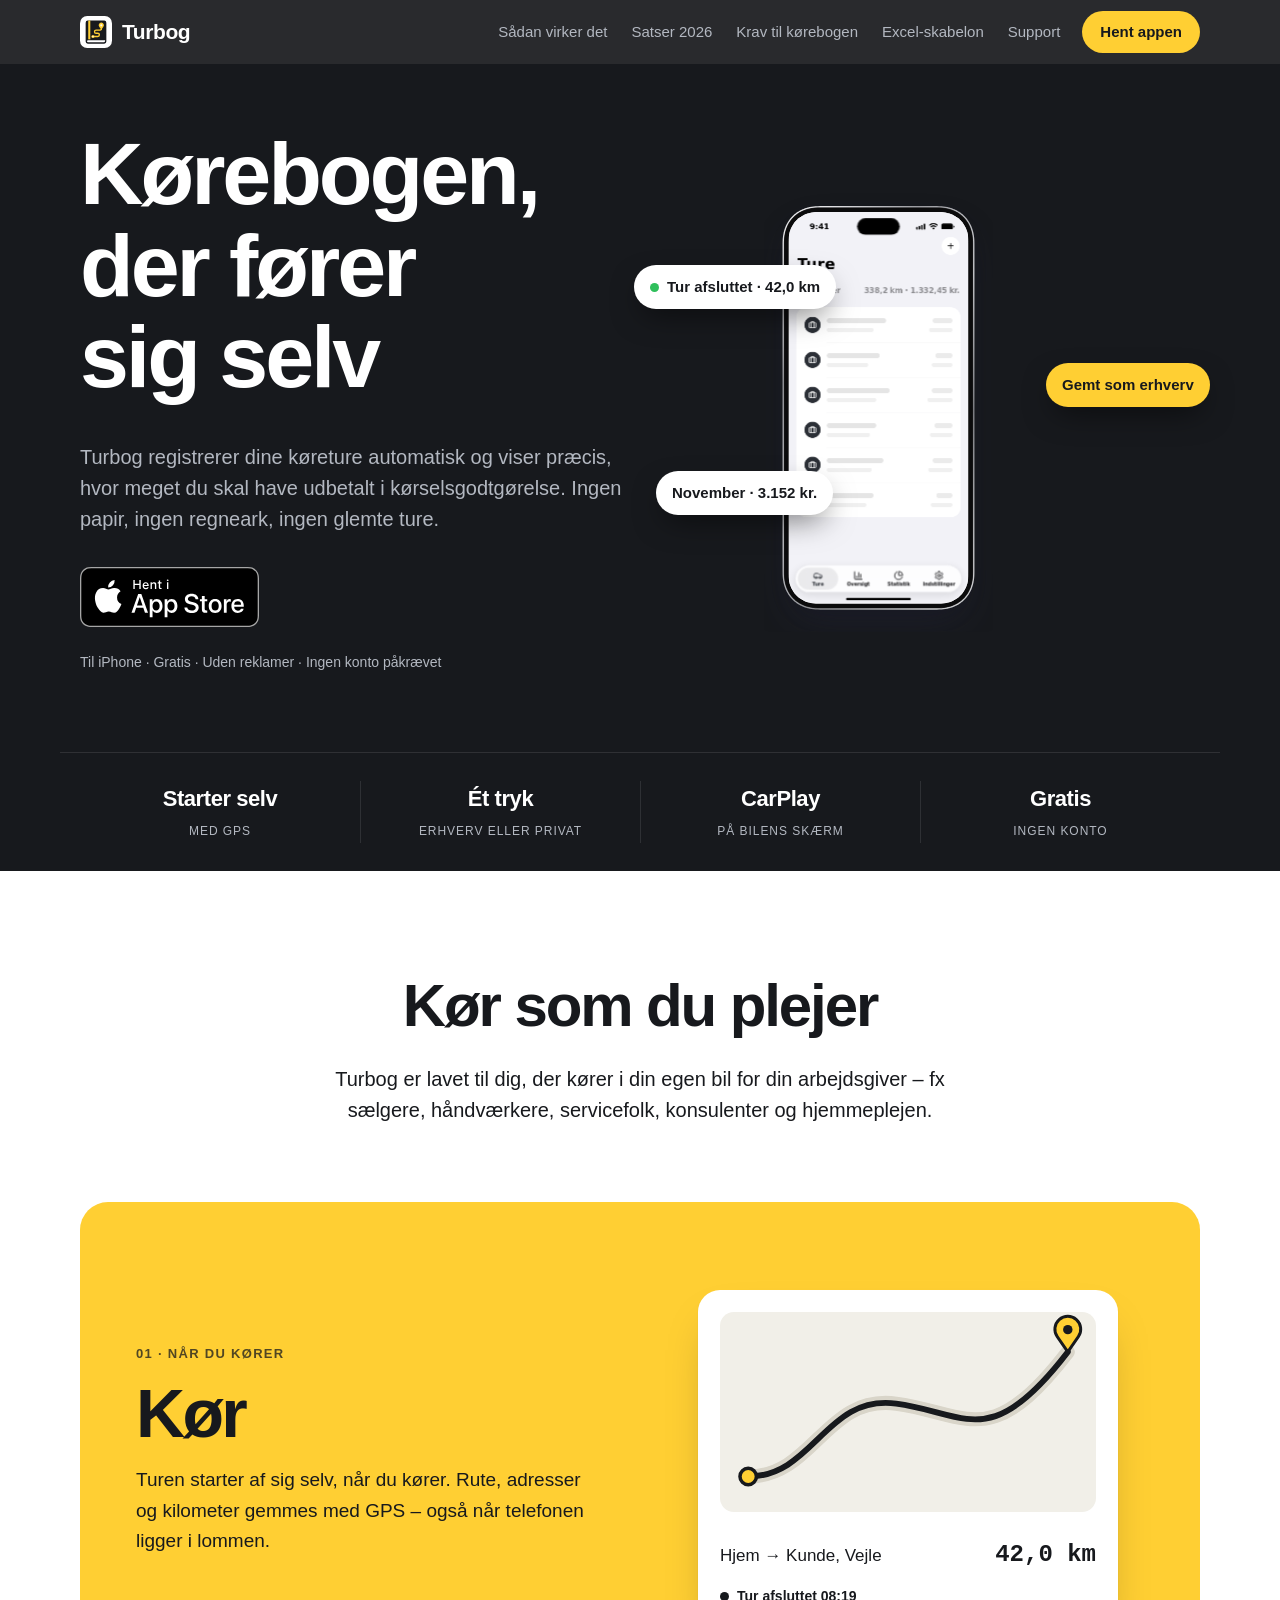
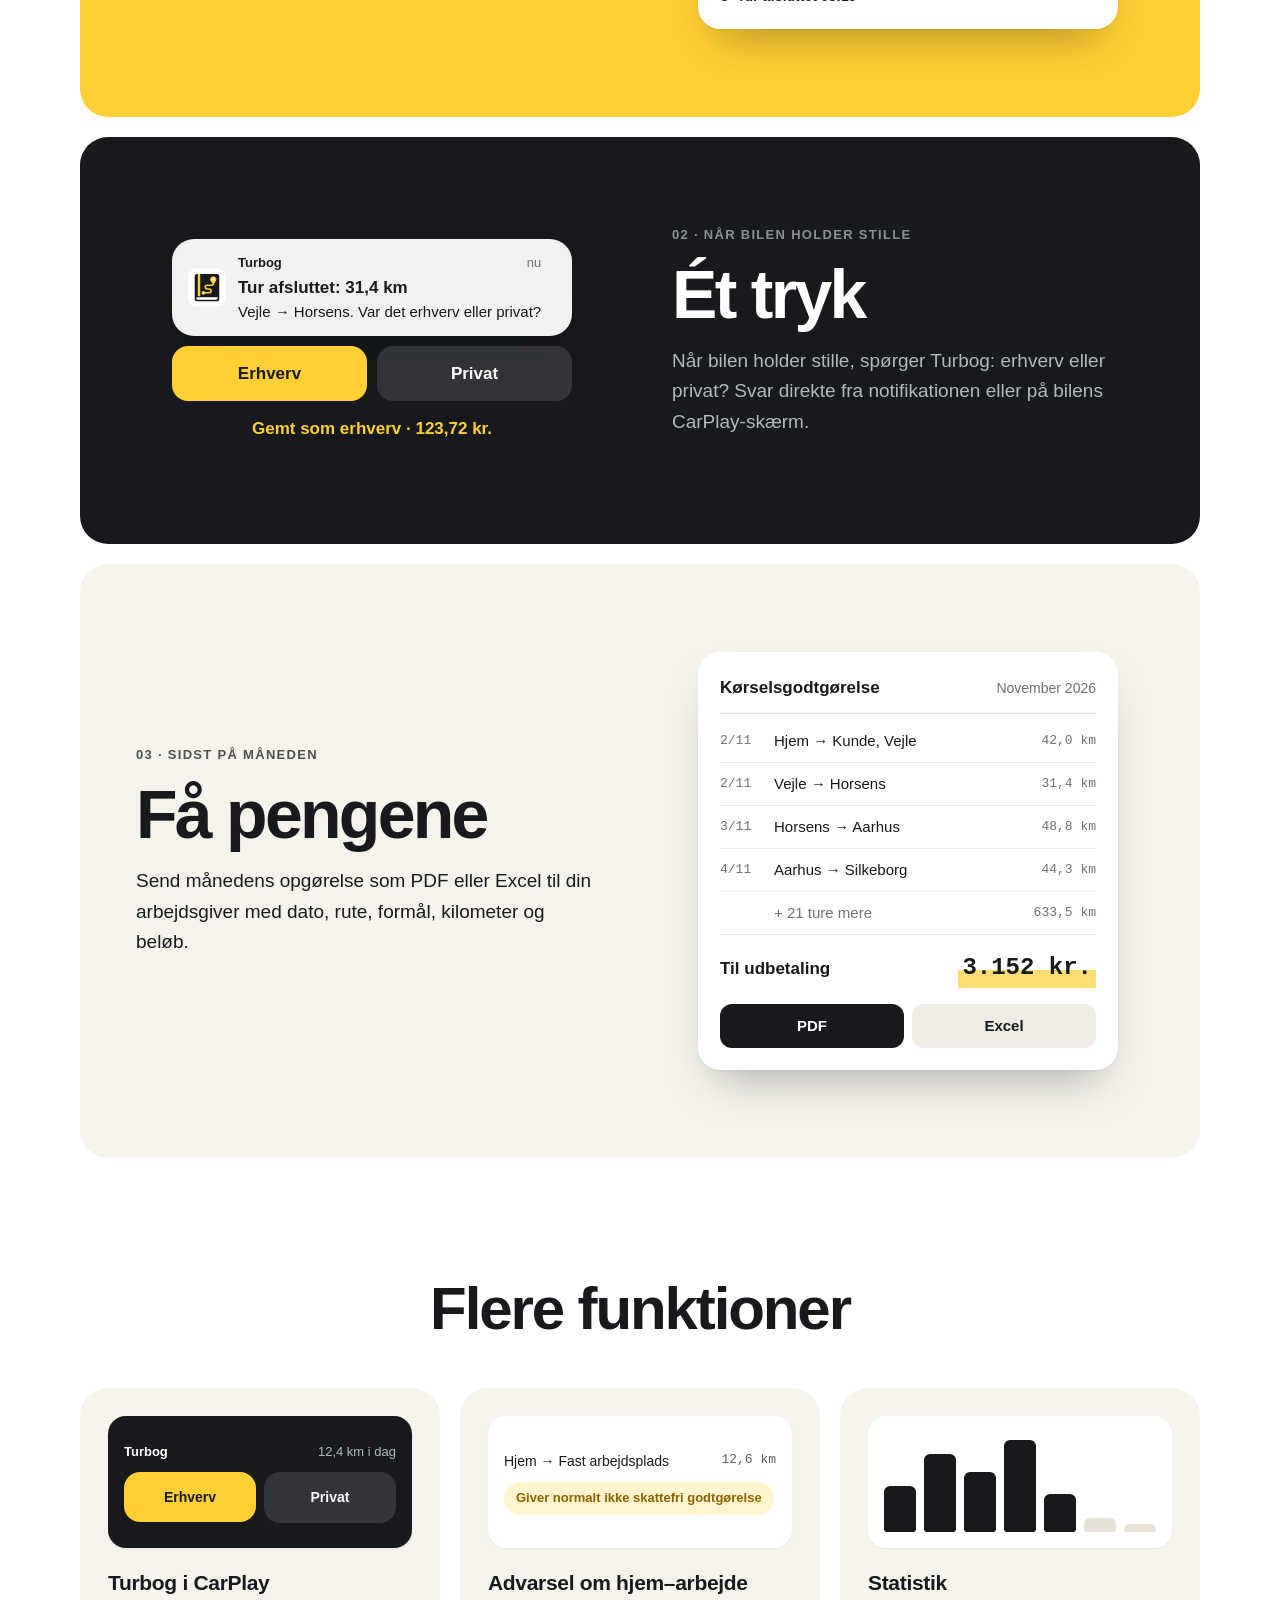
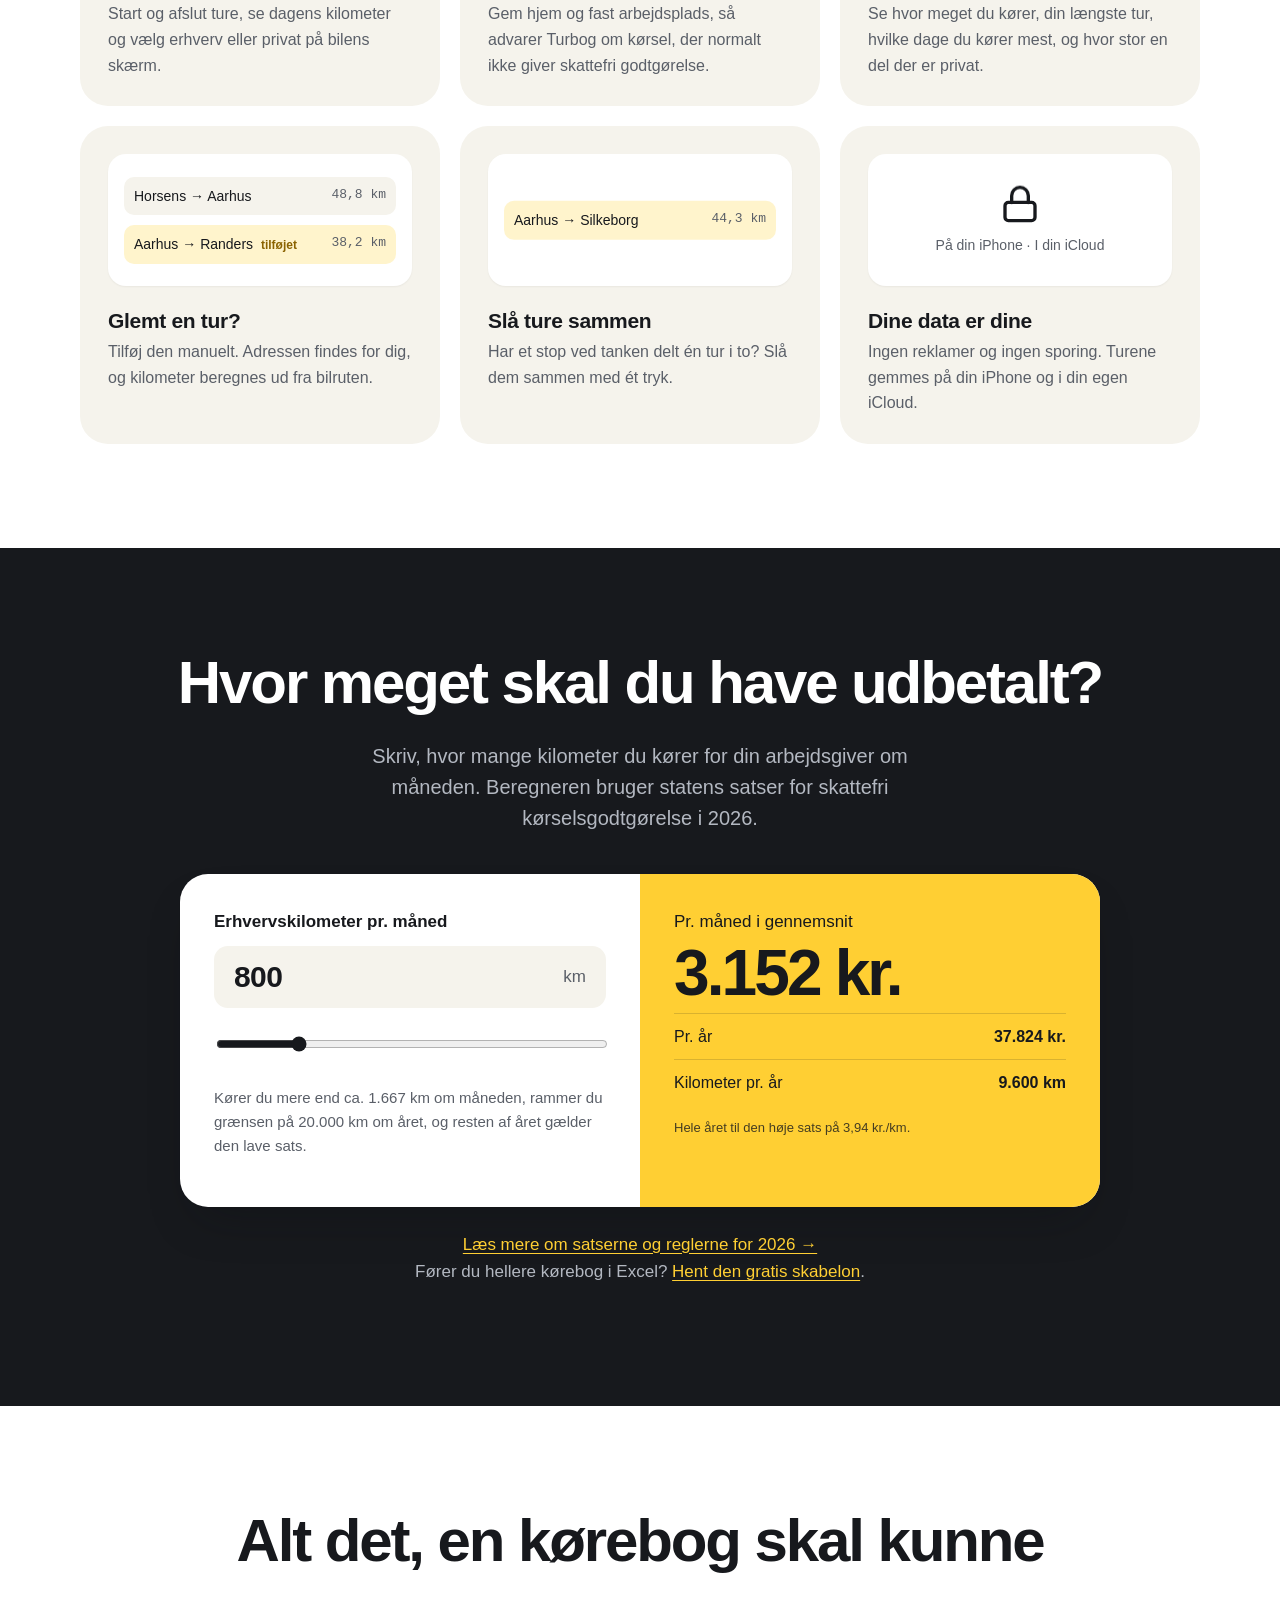
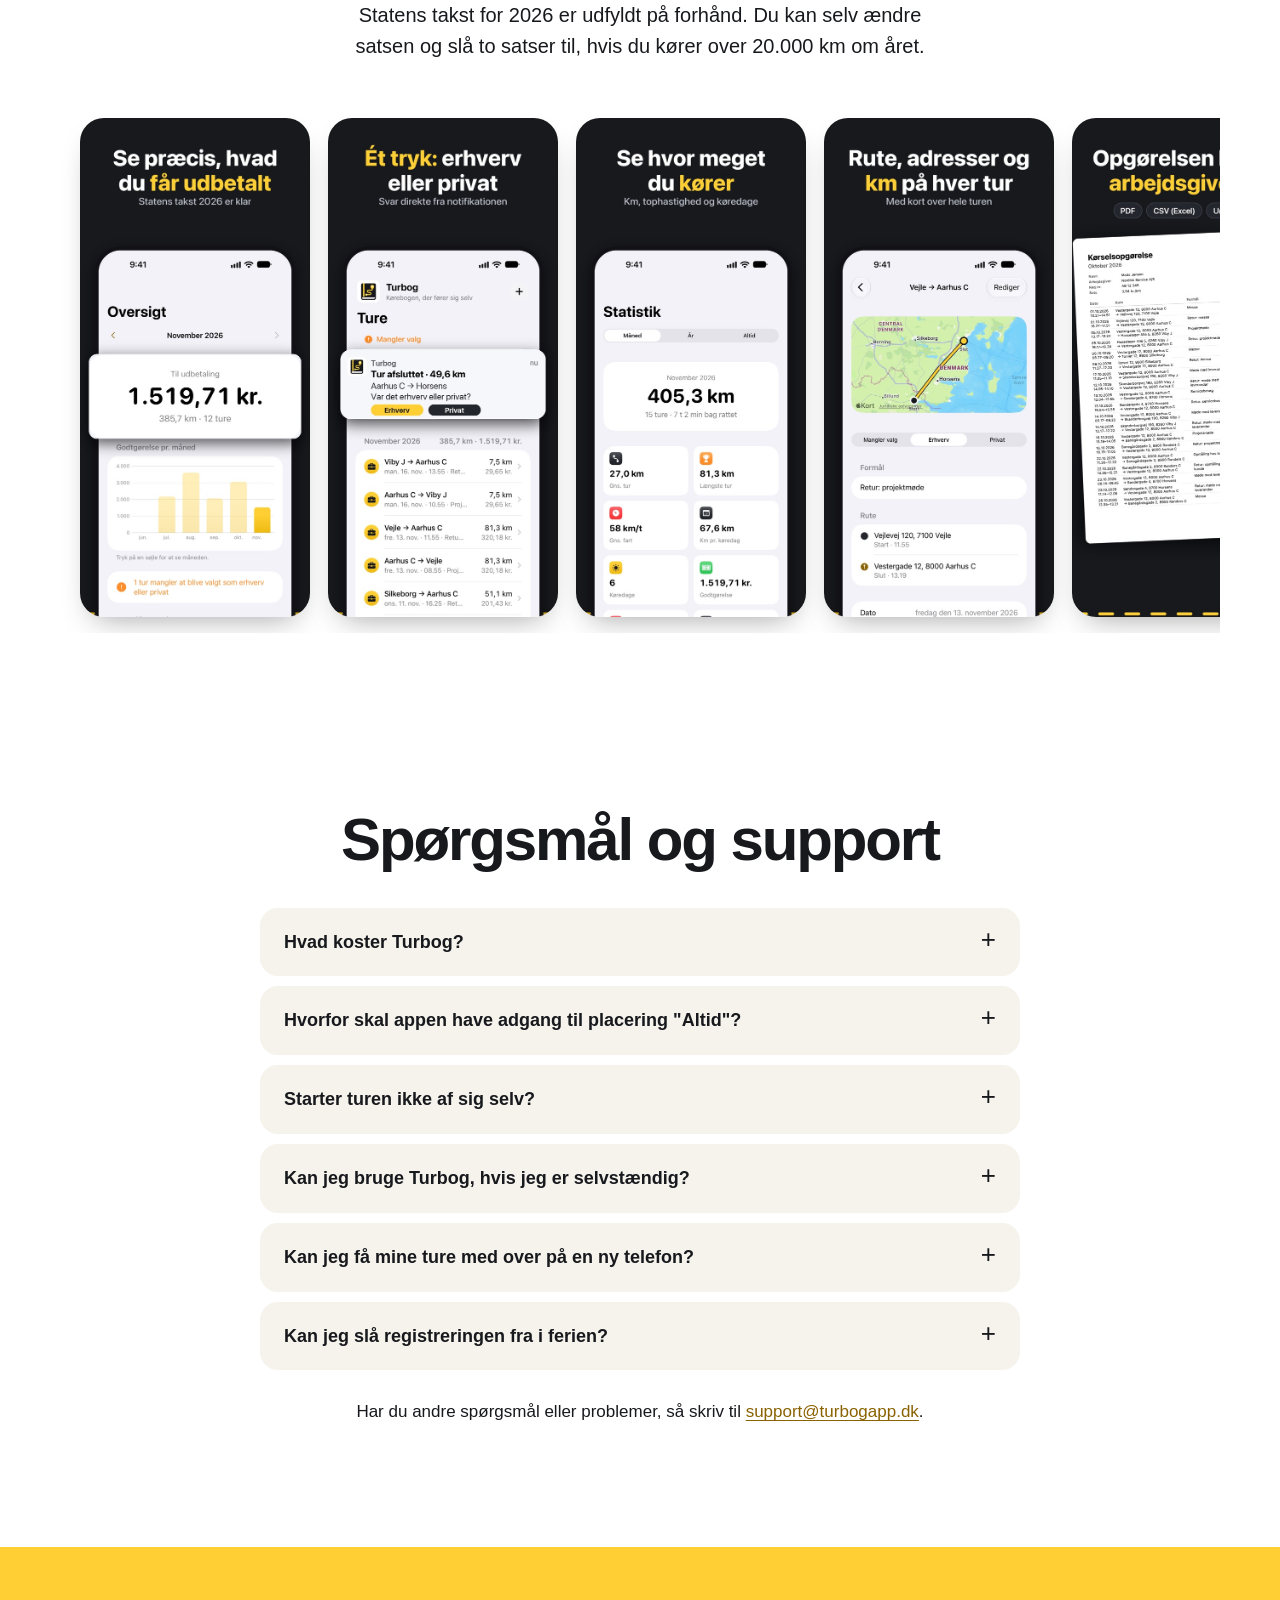
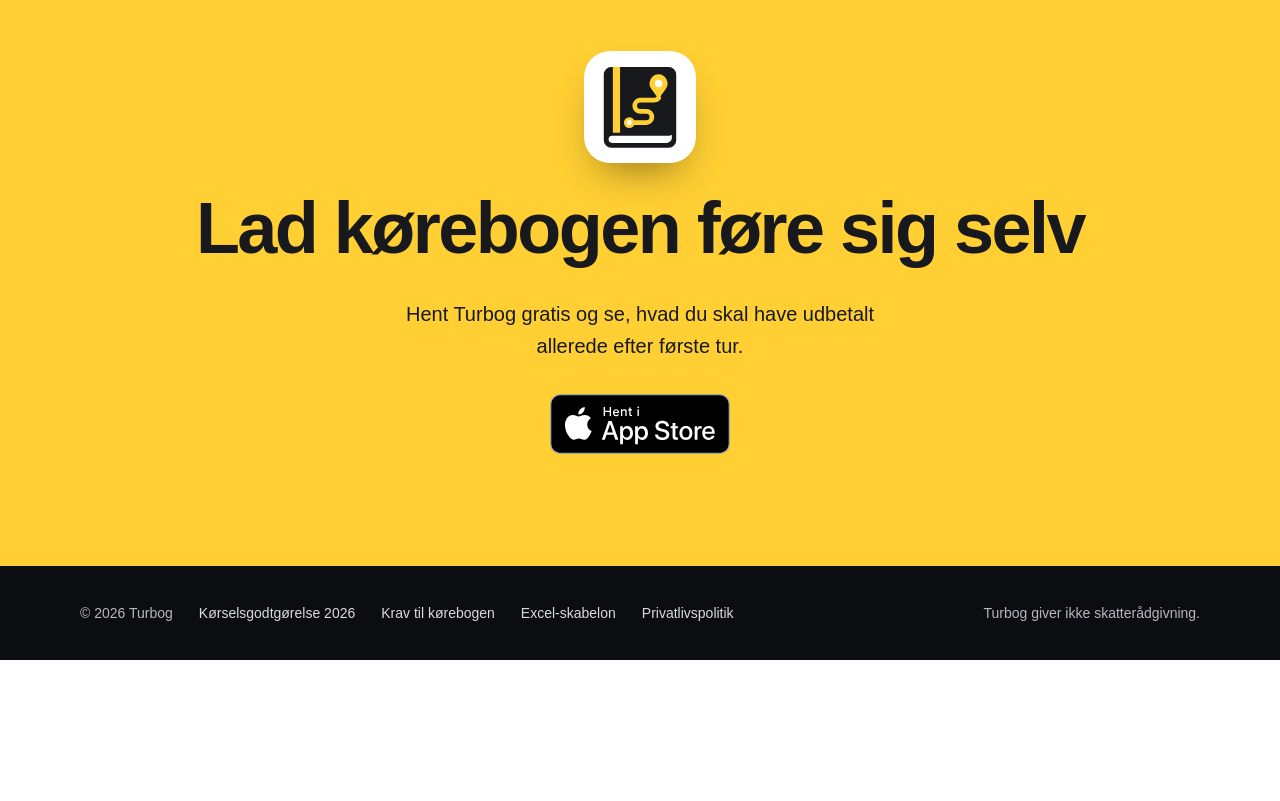
==== commit cd5bcf4b: "App Store-mærket på knapperne" ====
--- a/index.html
+++ b/index.html
@@ -53,10 +53,7 @@
       <div class="hero-text">
         <h1>Kørebogen, der fører sig selv</h1>
         <p class="lead">Turbog registrerer dine køreture automatisk og viser præcis, hvor meget du skal have udbetalt i kørselsgodtgørelse. Ingen papir, ingen regneark, ingen glemte ture.</p>
-        <a class="btn" href="https://apps.apple.com/dk/app/id6831318578">
-          <svg viewBox="0 0 24 24" fill="none" stroke="currentColor" stroke-width="2.2" stroke-linecap="round" stroke-linejoin="round" aria-hidden="true"><path d="M12 3v12m0 0-5-5m5 5 5-5M4 20h16"/></svg>
-          Hent gratis i App Store
-        </a>
+        <a class="store-badge" href="https://apps.apple.com/dk/app/id6831318578"><img src="img/app-store-badge.svg" alt="Hent i App Store" width="180" height="60"></a>
         <p class="note">Til iPhone · Gratis · Uden reklamer · Ingen konto påkrævet</p>
       </div>
       <div class="hero-device">
@@ -279,7 +276,7 @@
       <img class="cta-logo" src="img/logo.svg" alt="" width="112" height="112">
       <h2>Lad kørebogen føre sig selv</h2>
       <p>Hent Turbog gratis og se, hvad du skal have udbetalt allerede efter første tur.</p>
-      <a class="btn dark" href="https://apps.apple.com/dk/app/id6831318578">Hent gratis i App Store</a>
+      <a class="store-badge" href="https://apps.apple.com/dk/app/id6831318578"><img src="img/app-store-badge.svg" alt="Hent i App Store" width="180" height="60"></a>
     </div>
   </section>
 </main>
--- a/style.css
+++ b/style.css
@@ -89,6 +89,11 @@
 .btn.small { padding: 9px 18px; font-size: 15px; }
 .btn.dark { background: var(--brand); color: var(--on-brand); }
 
+/* Apples officielle "Hent i App Store"-mærke (dansk, sort). Bruges som det er: ikke farvet om eller strakt */
+.store-badge { display: inline-block; line-height: 0; border-radius: 12px; transition: transform 0.15s ease; }
+.store-badge img { display: block; width: auto; height: 60px; }
+.store-badge:hover { transform: translateY(-2px); }
+
 /* ---------- Toppen ---------- */
 
 .hero { color: var(--on-brand); background: var(--brand); padding: 64px 0 0; overflow: hidden; }
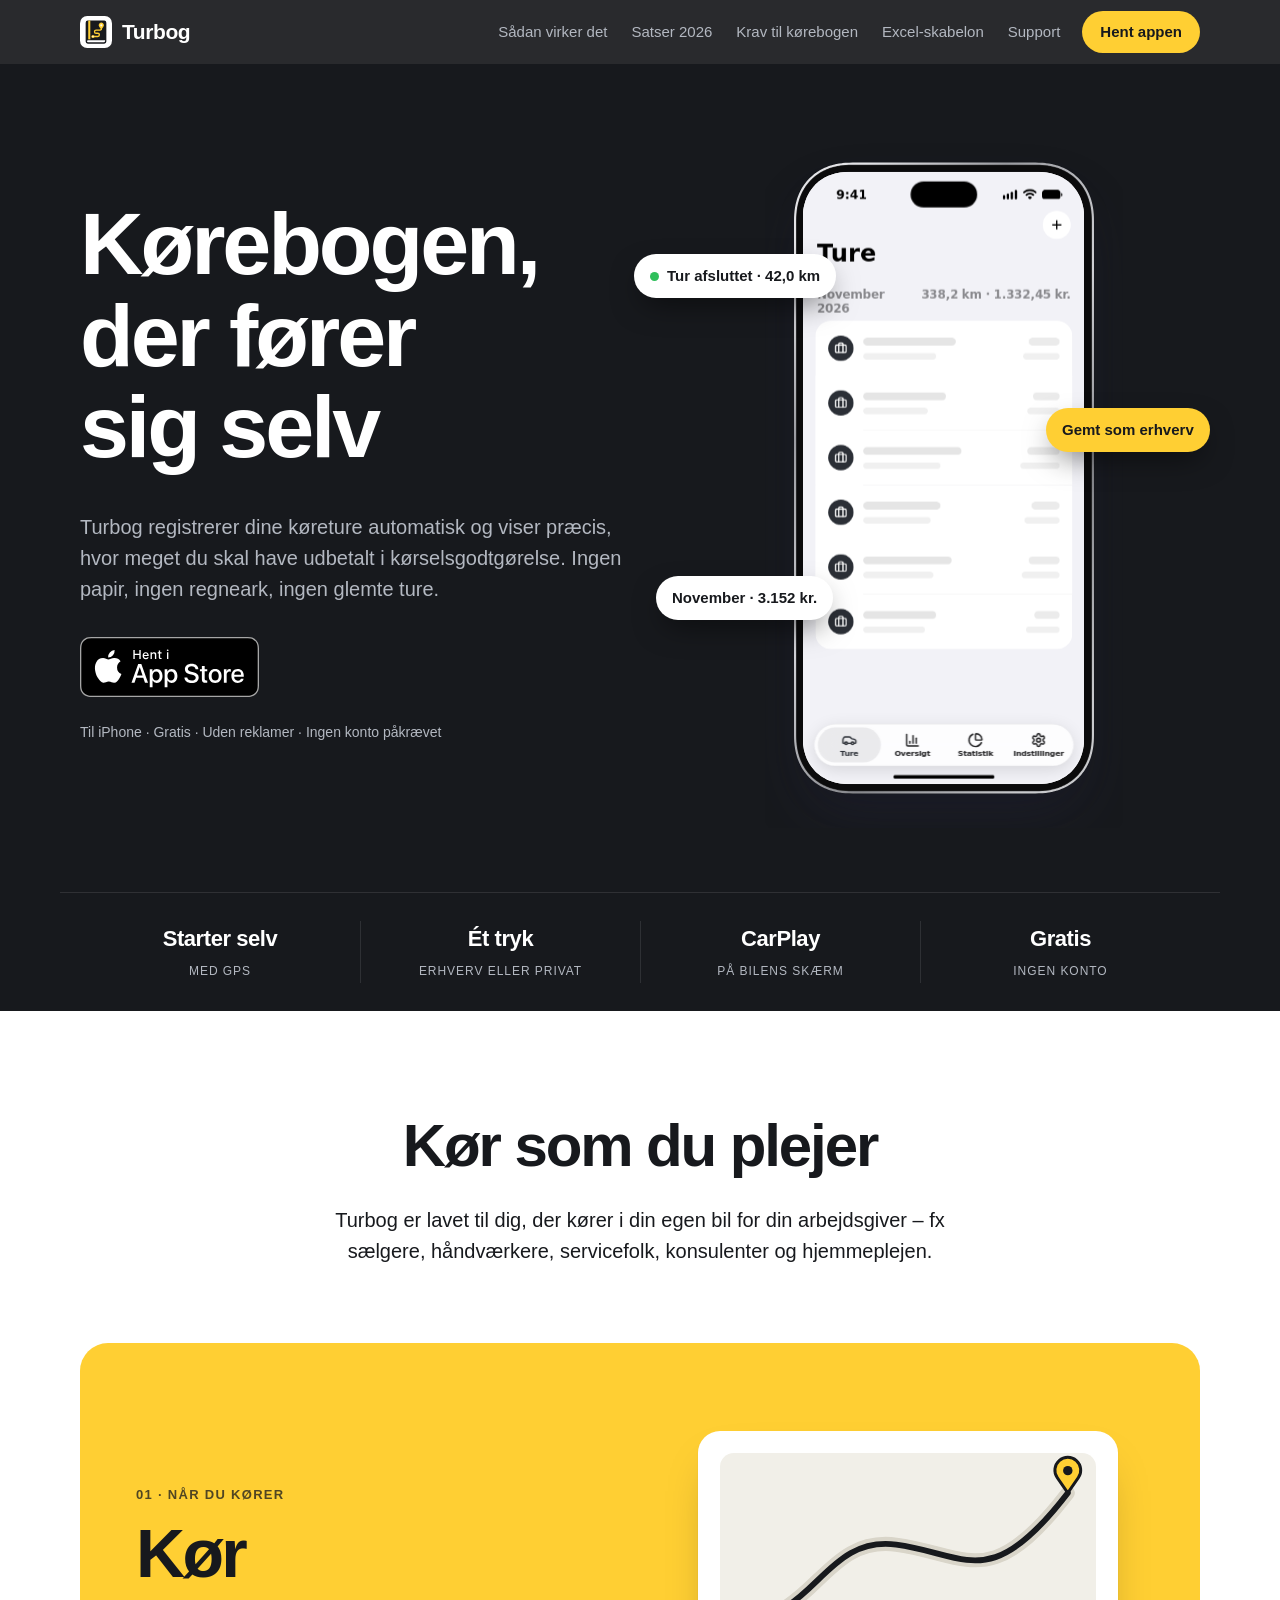
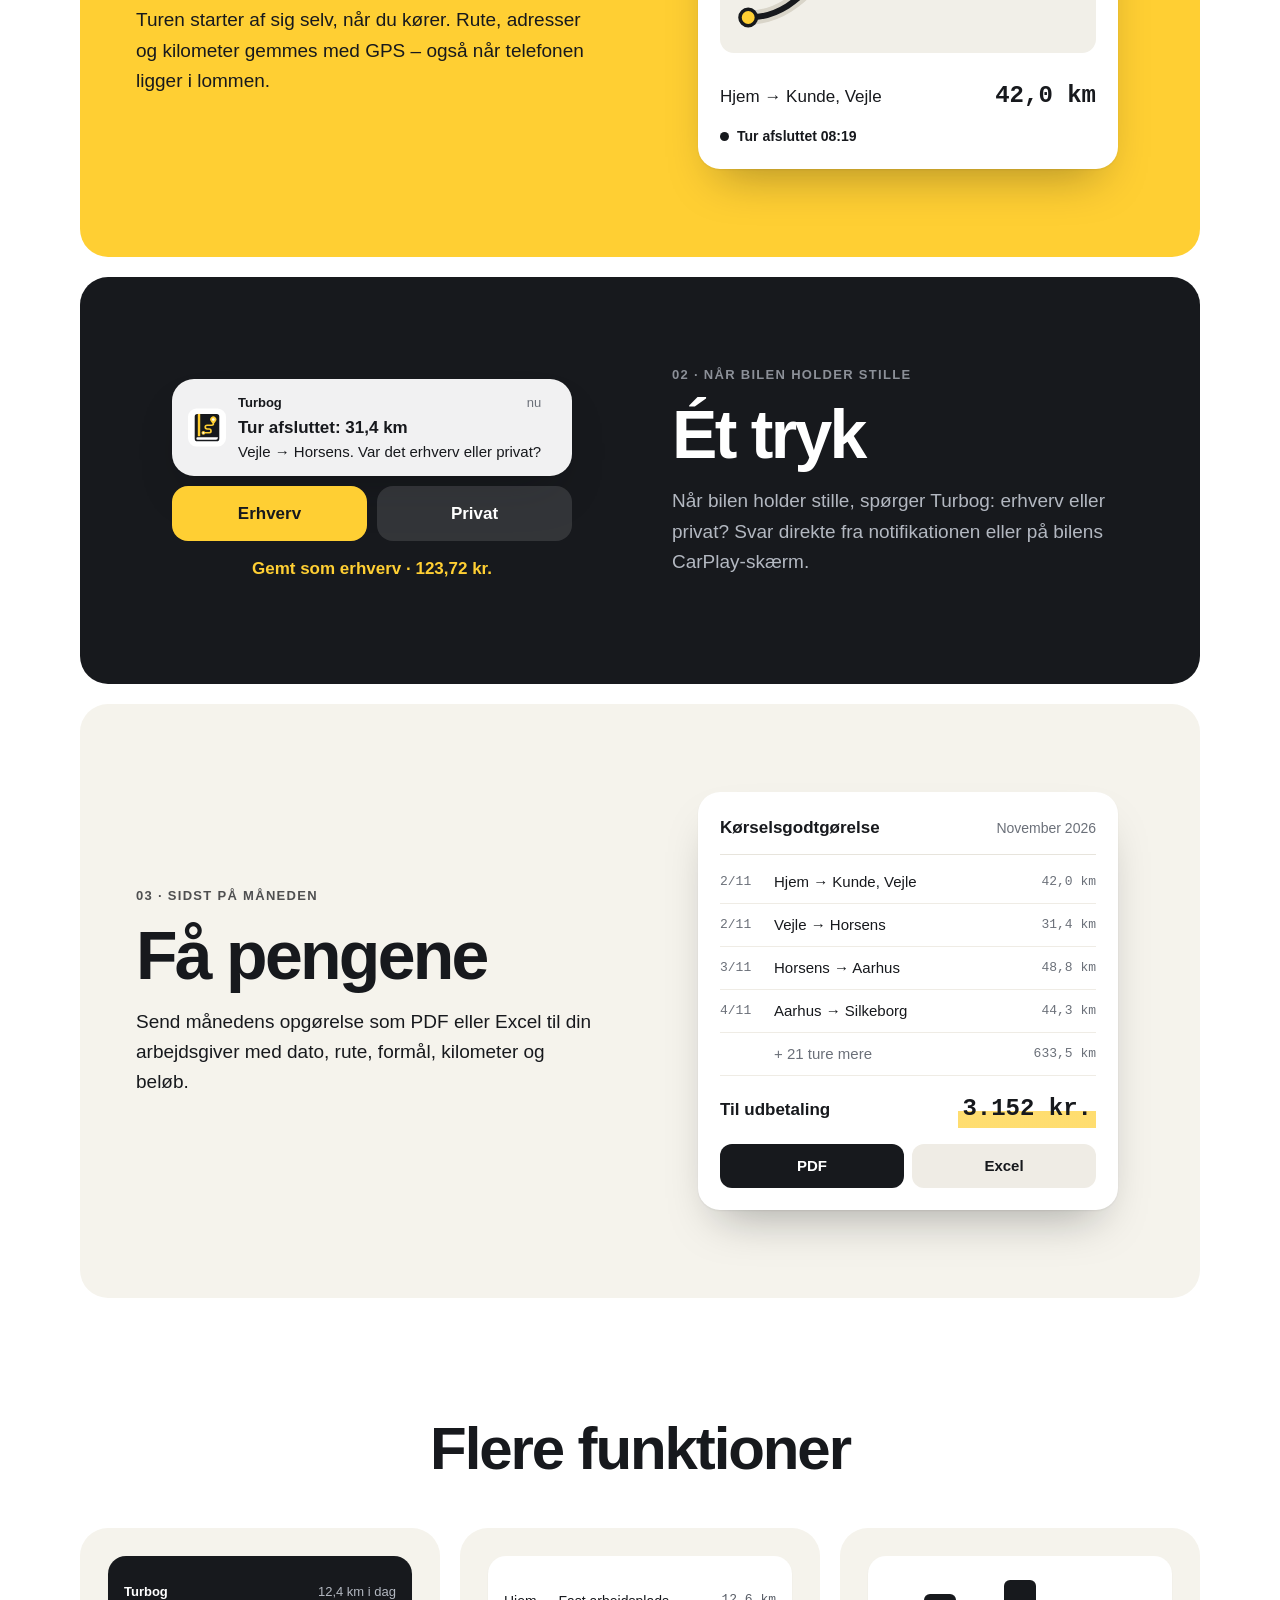
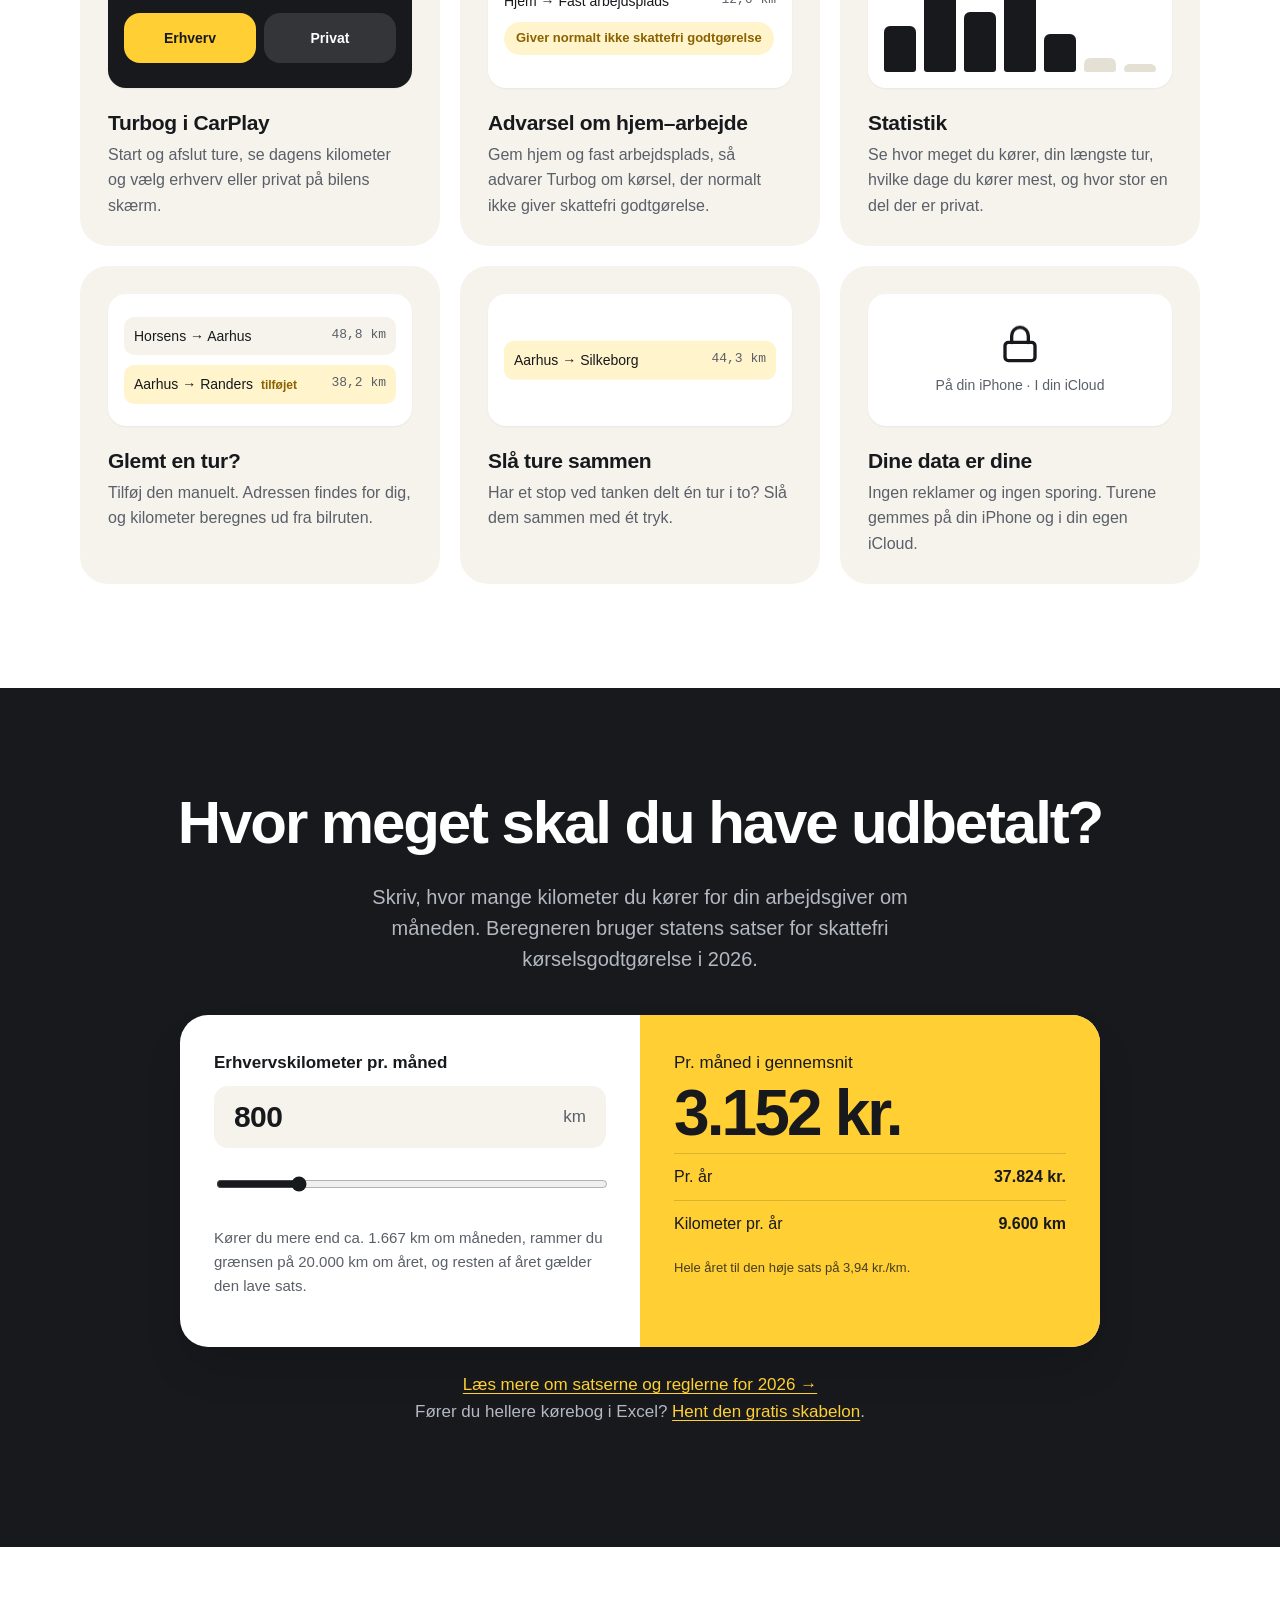
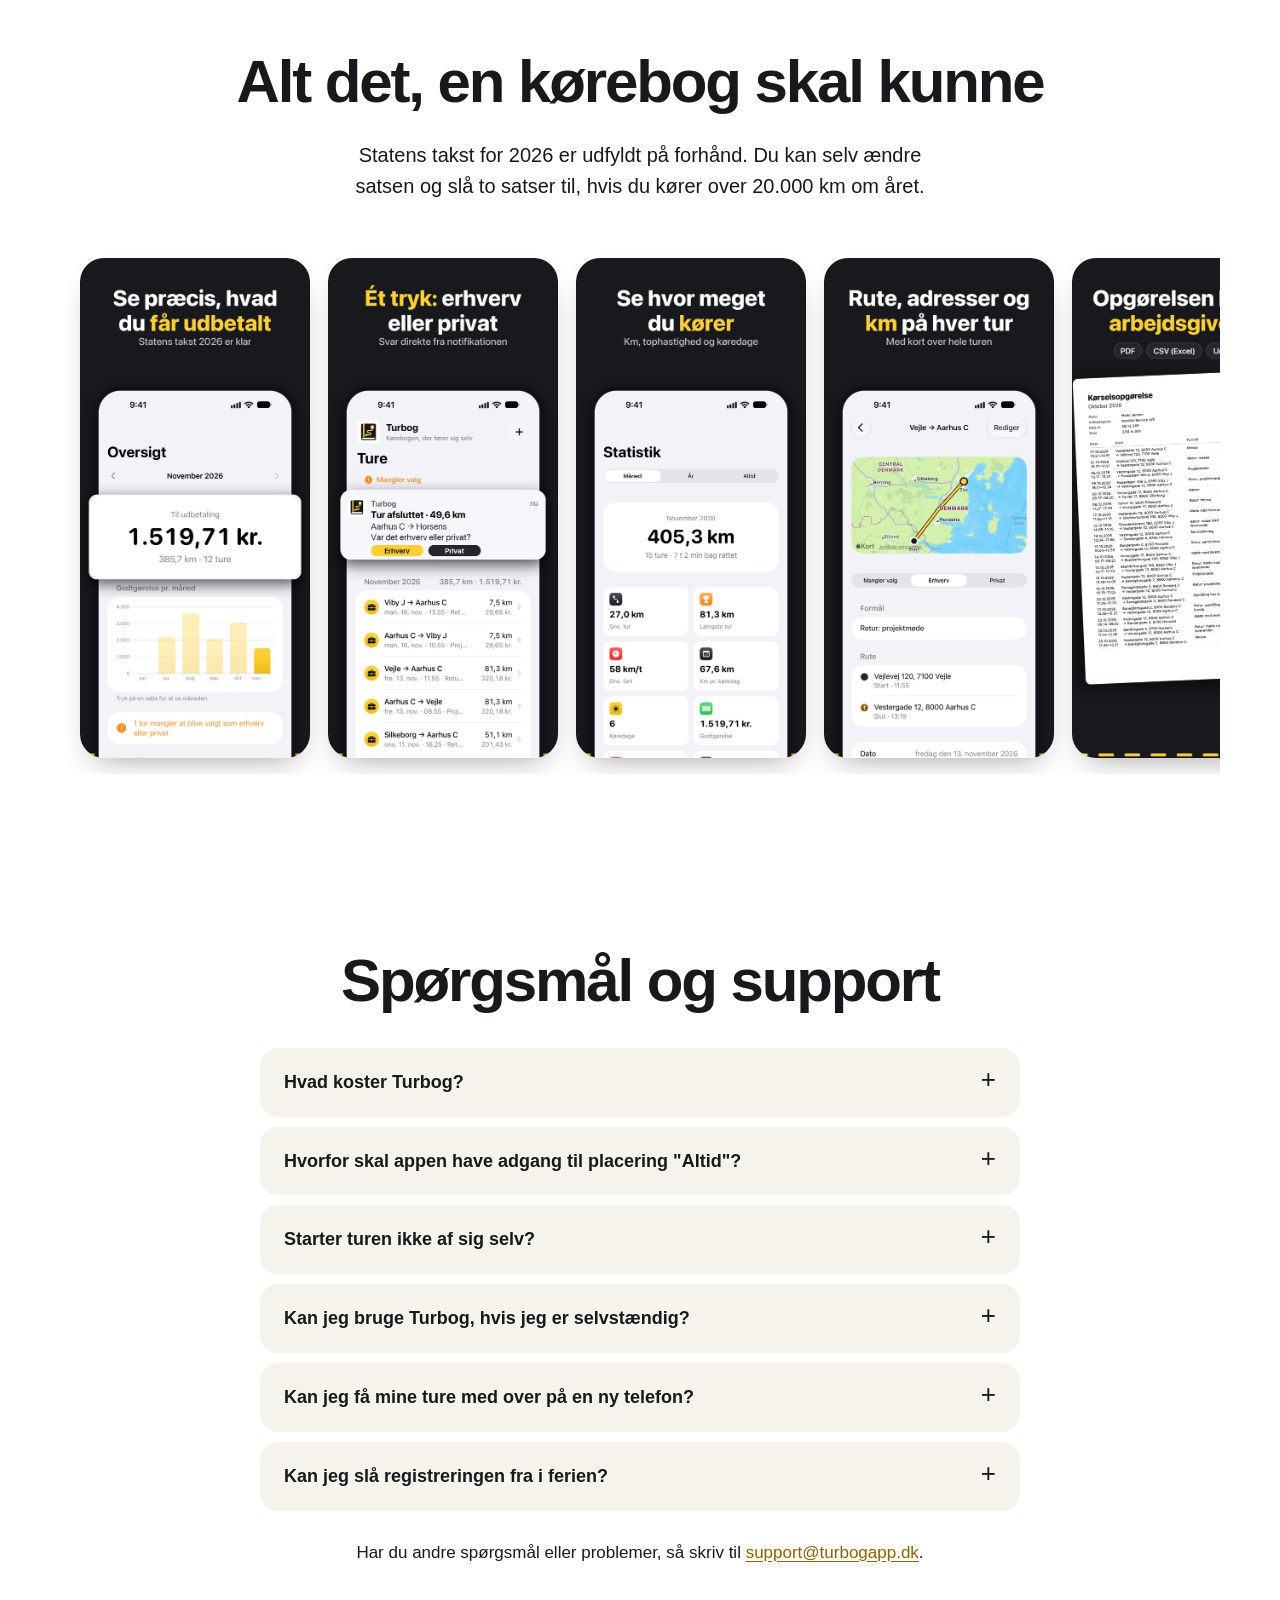
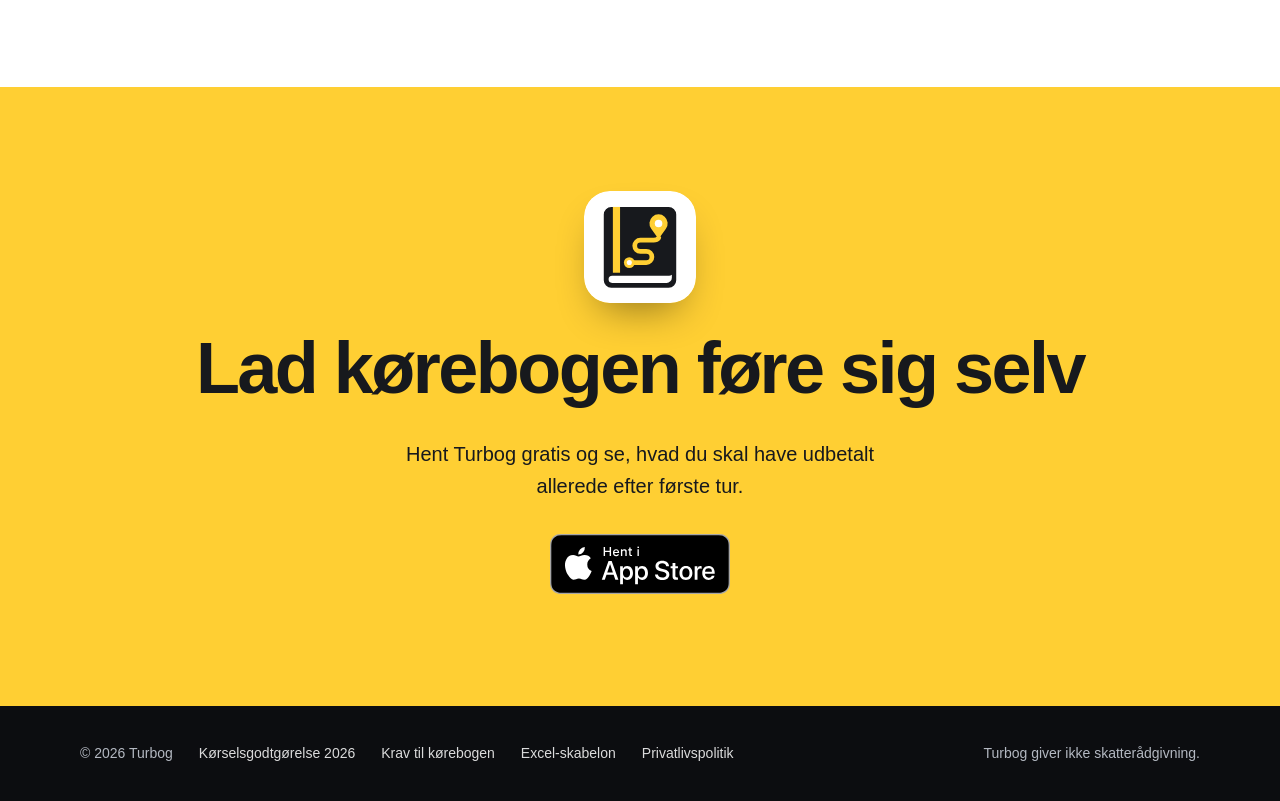
==== commit c8df740a: "Kortere sidetitel på forsiden (60 tegn)" ====
--- a/index.html
+++ b/index.html
@@ -3,7 +3,7 @@
 <head>
 <meta charset="utf-8">
 <meta name="viewport" content="width=device-width, initial-scale=1">
-<title>Turbog – automatisk kørebog til iPhone | Kørselsgodtgørelse uden besvær</title>
+<title>Turbog – automatisk kørebog og kørselsgodtgørelse til iPhone</title>
 <meta name="description" content="Gratis automatisk kørebog til iPhone. Registrerer dine ture med GPS, beregner kørselsgodtgørelse og laver opgørelsen til din arbejdsgiver.">
 <meta property="og:title" content="Turbog – kørebogen, der fører sig selv">
 <meta property="og:description" content="Gratis, automatisk kørebog til iPhone. Se præcis, hvad du får udbetalt i kørselsgodtgørelse.">
